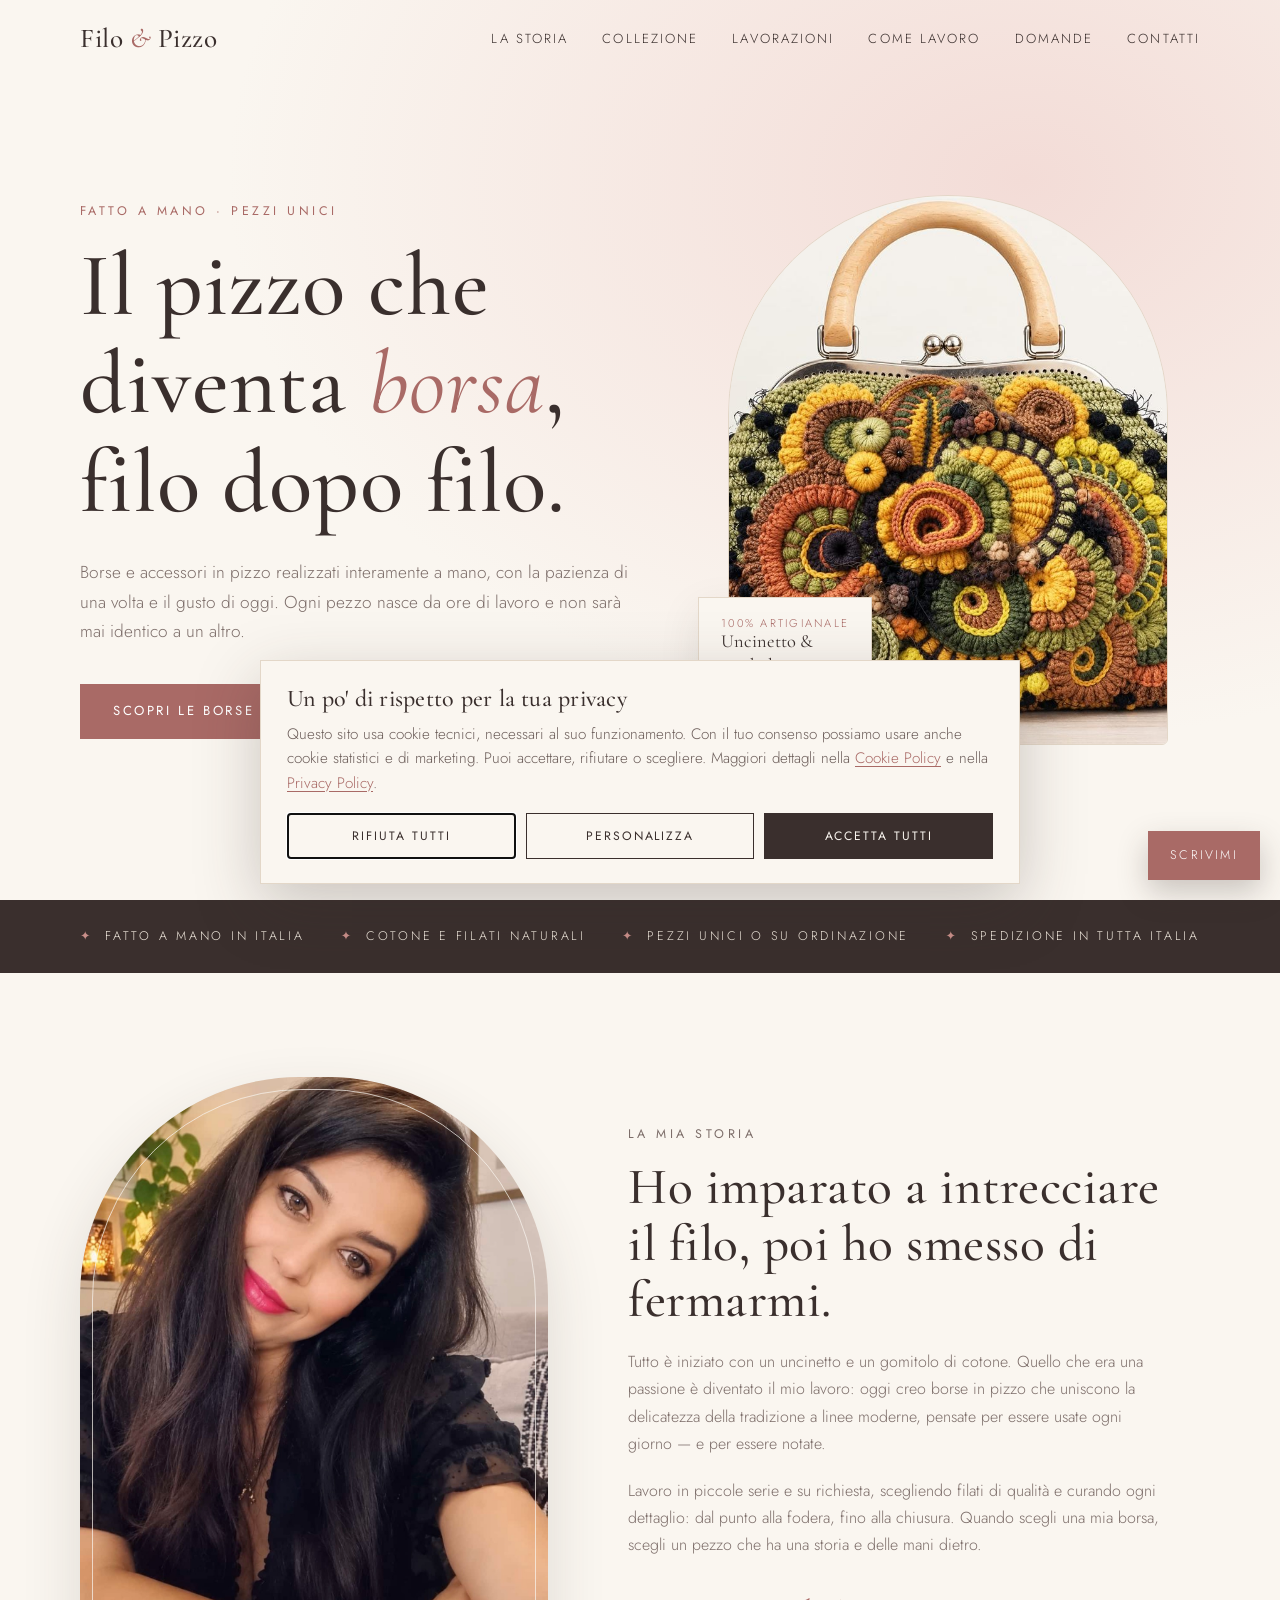
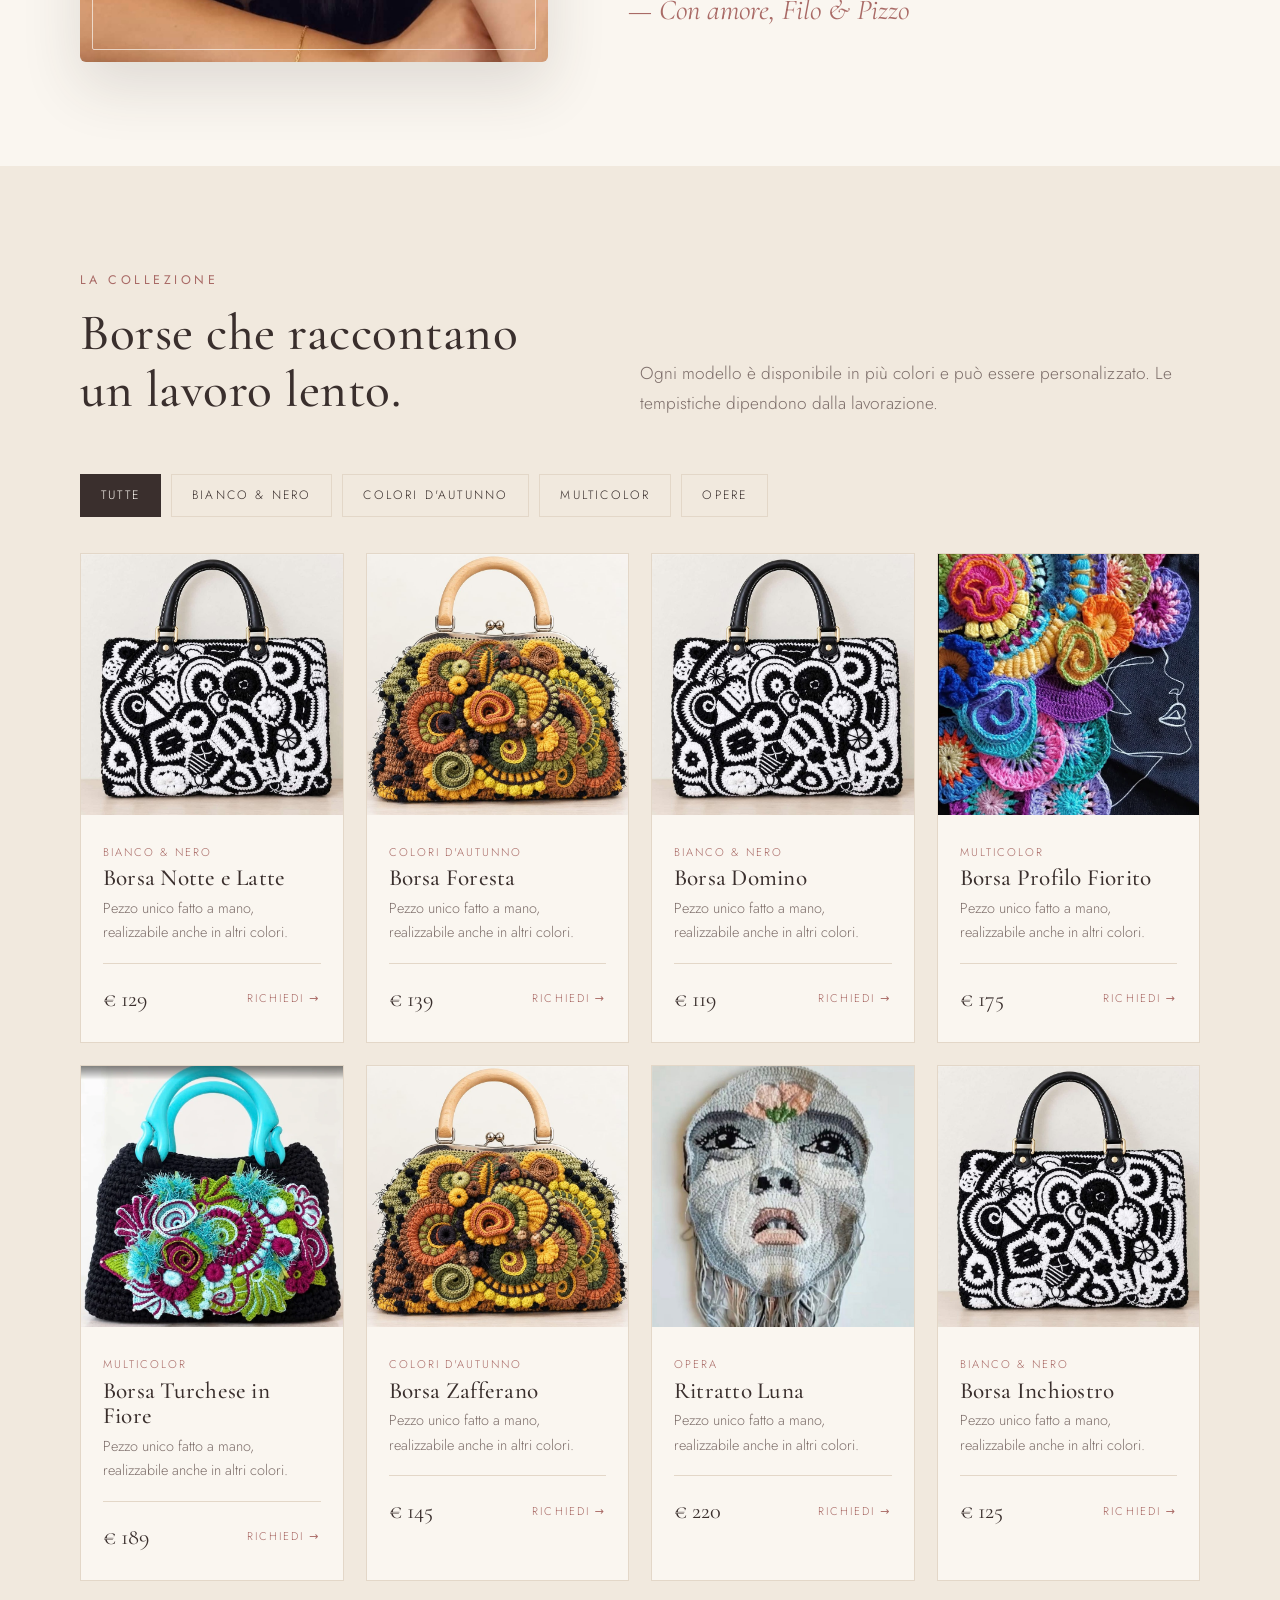
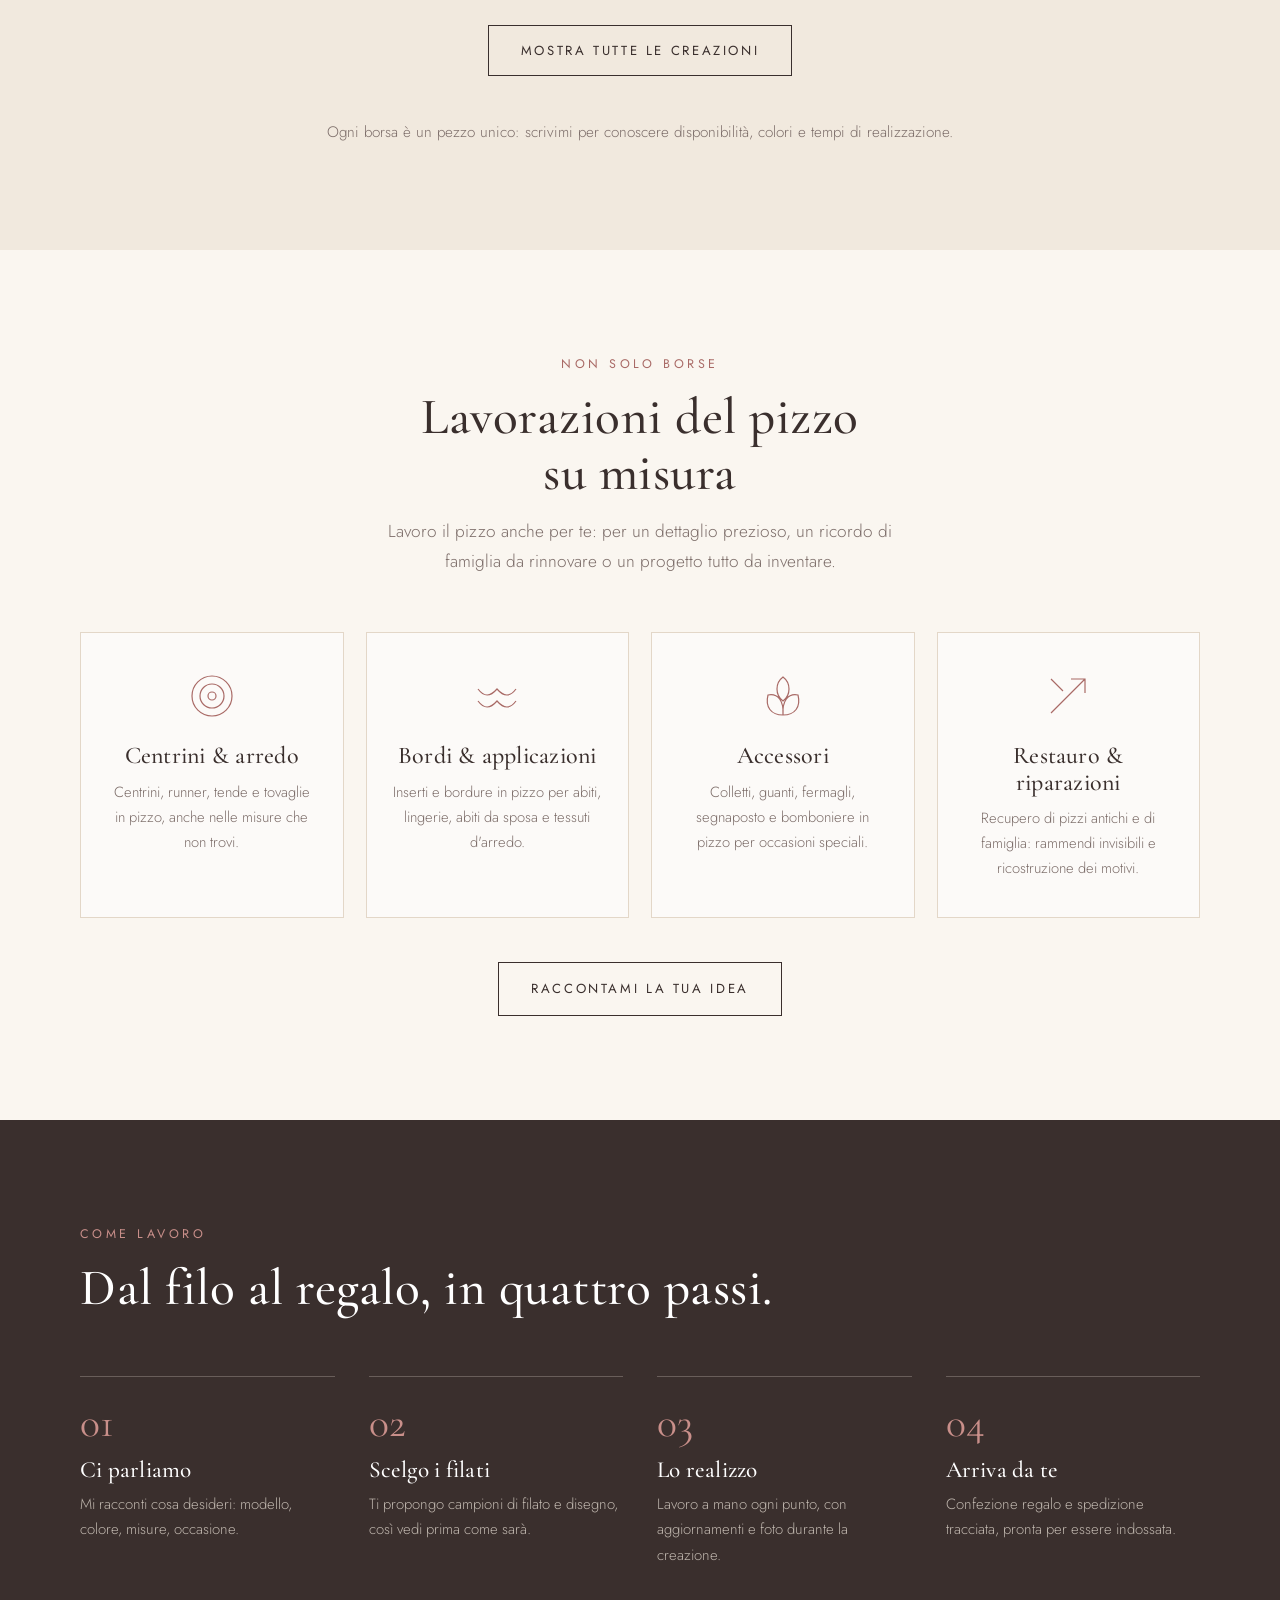
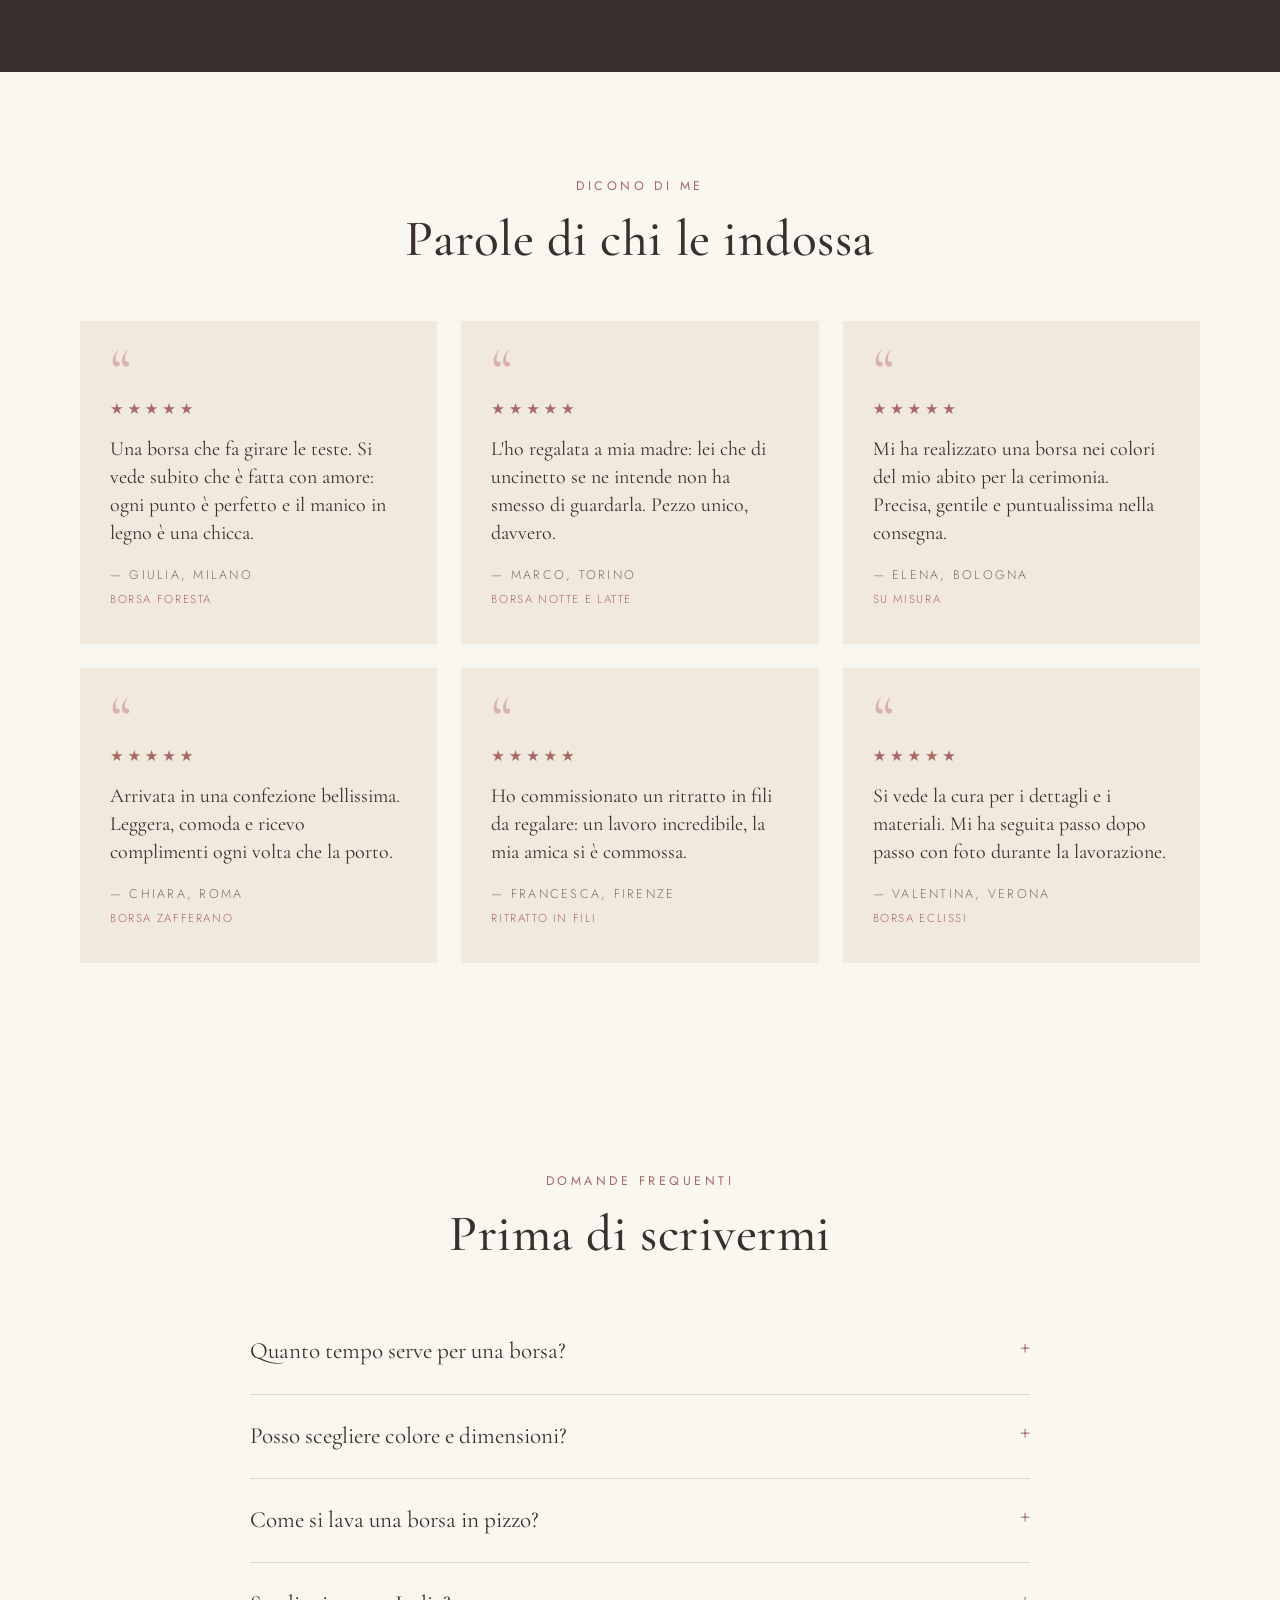
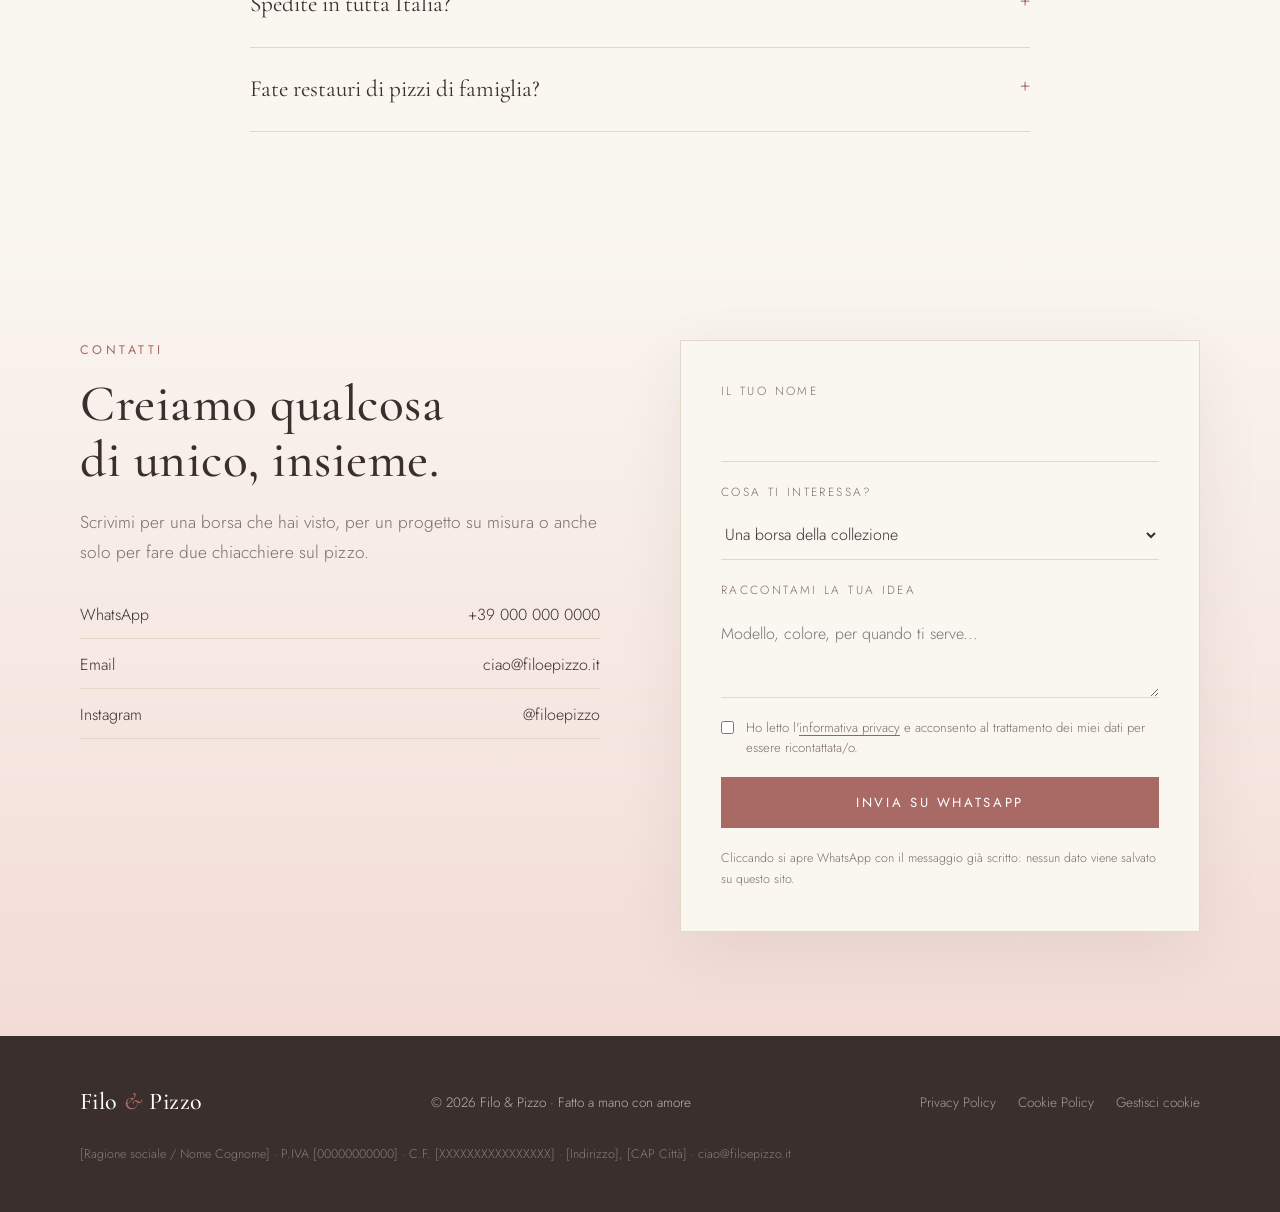
==== index.html @ 859f308c "Catalogo: aggiunta Borsa Turchese in Fiore Co-Authored-By: Claude Sonnet 5.5 <noreply@anthropic.com>" ====
<!DOCTYPE html>
<html lang="it">
<head>
<meta charset="UTF-8">
<meta name="viewport" content="width=device-width, initial-scale=1">
<title>Filo &amp; Pizzo — Borse di pizzo fatte a mano</title>
<meta name="description" content="Borse di pizzo fatte a mano, pezzi unici realizzati all'uncinetto e al tombolo. Lavorazioni del pizzo su misura per accessori, abiti e arredo.">
<meta property="og:title" content="Filo &amp; Pizzo — Borse di pizzo fatte a mano">
<meta property="og:description" content="Pezzi unici all'uncinetto e lavorazioni del pizzo su misura.">
<meta property="og:type" content="website">
<meta property="og:image" content="foto/ritratto.jpg">
<meta name="theme-color" content="#faf6f0">
<link rel="icon" href="data:image/svg+xml,%3Csvg xmlns='http://www.w3.org/2000/svg' viewBox='0 0 32 32'%3E%3Crect width='32' height='32' rx='16' fill='%23a96a66'/%3E%3Ccircle cx='16' cy='16' r='8' fill='none' stroke='%23fff' stroke-width='1.6'/%3E%3Ccircle cx='16' cy='16' r='2.6' fill='%23fff'/%3E%3C/svg%3E">
<link rel="preload" href="fonts/font2.woff2" as="font" type="font/woff2" crossorigin>
<link rel="stylesheet" href="fonts/fonts.css">
<style>
  :root{
    --ivory:#faf6f0;
    --cream:#f1e9de;
    --rose:#c98f8a;
    --rose-deep:#a96a66;
    --ink:#3a2f2d;
    --muted:#7d6e6a;
    --line:#e3d7c8;
    --serif:'Cormorant Garamond', Georgia, serif;
    --sans:'Jost', system-ui, sans-serif;
  }
  *{box-sizing:border-box;margin:0;padding:0}
  html{scroll-behavior:smooth}
  body{font-family:var(--sans);font-weight:300;color:var(--ink);background:var(--ivory);line-height:1.7;-webkit-font-smoothing:antialiased}
  img,svg{display:block;max-width:100%}
  a{color:inherit;text-decoration:none}
  .wrap{width:min(1120px,100% - 40px);margin-inline:auto}
  h1,h2,h3{font-family:var(--serif);font-weight:500;line-height:1.1;letter-spacing:.01em}
  h2{font-size:clamp(2.1rem,4.5vw,3.2rem)}
  .eyebrow{font-size:.78rem;letter-spacing:.28em;text-transform:uppercase;color:var(--rose-deep);font-weight:400;margin-bottom:14px}
  .lead{color:var(--muted);font-size:1.08rem;max-width:560px}
  section{padding:104px 0}
  .btn{display:inline-block;padding:15px 32px;font-size:.82rem;letter-spacing:.2em;text-transform:uppercase;font-weight:400;border:1px solid var(--ink);transition:.3s;cursor:pointer;background:transparent;font-family:var(--sans);color:var(--ink)}
  .btn:hover{background:var(--ink);color:var(--ivory)}
  .btn.solid{background:var(--rose-deep);border-color:var(--rose-deep);color:#fff}
  .btn.solid:hover{background:var(--ink);border-color:var(--ink)}
  .lace-edge{height:22px;background:
    radial-gradient(circle at 11px 0,transparent 8px,var(--ivory) 8.5px) 0 0/22px 22px repeat-x;}

  /* NAV */
  header{position:fixed;inset:0 0 auto 0;z-index:50;transition:.35s}
  header.scrolled{background:rgba(250,246,240,.94);backdrop-filter:blur(8px);box-shadow:0 1px 0 var(--line)}
  .nav{display:flex;align-items:center;justify-content:space-between;height:78px}
  .logo{font-family:var(--serif);font-size:1.7rem;font-weight:500;letter-spacing:.02em}
  .logo em{color:var(--rose-deep);font-style:italic}
  nav ul{display:flex;gap:34px;list-style:none;font-size:.82rem;letter-spacing:.16em;text-transform:uppercase}
  nav a:hover{color:var(--rose-deep)}
  .burger{display:none;background:none;border:0;cursor:pointer;width:32px;height:24px;position:relative}
  .burger span,.burger::before,.burger::after{content:"";position:absolute;left:0;width:100%;height:1.5px;background:var(--ink);transition:.3s}
  .burger::before{top:3px}.burger span{top:11px}.burger::after{top:19px}

  /* HERO */
  .hero{min-height:100vh;display:grid;align-items:center;padding:130px 0 90px;position:relative;overflow:hidden;
    background:radial-gradient(ellipse at 80% 20%,#f3dcd7 0,transparent 55%),var(--ivory)}
  .hero .wrap{display:grid;grid-template-columns:1.05fr .95fr;gap:60px;align-items:center}
  .hero h1{font-size:clamp(3rem,7vw,5.6rem);margin-bottom:26px}
  .hero h1 em{color:var(--rose-deep);font-weight:400}
  .hero .lead{margin-bottom:38px}
  .cta{display:flex;gap:16px;flex-wrap:wrap}
  .hero-art{position:relative;aspect-ratio:4/5;max-width:440px;margin-inline:auto;width:100%}
  .arch{position:absolute;inset:0;border-radius:220px 220px 6px 6px;background:var(--cream);overflow:hidden;border:1px solid var(--line)}
  .arch img{width:100%;height:100%;object-fit:cover}
  .badge{position:absolute;left:-30px;bottom:48px;background:var(--ivory);padding:18px 22px;border:1px solid var(--line);box-shadow:0 14px 40px rgba(58,47,45,.1);font-family:var(--serif);font-size:1.15rem;line-height:1.3}
  .badge small{display:block;font-family:var(--sans);font-size:.7rem;letter-spacing:.2em;text-transform:uppercase;color:var(--rose-deep)}

  /* STRIP */
  .strip{background:var(--ink);color:var(--cream);padding:26px 0}
  .strip ul{list-style:none;display:flex;justify-content:space-between;flex-wrap:wrap;gap:12px 30px;font-size:.78rem;letter-spacing:.22em;text-transform:uppercase}
  .strip li::before{content:"✦";color:var(--rose);margin-right:12px}

  /* STORIA */
  .about .wrap{display:grid;grid-template-columns:.9fr 1.1fr;gap:80px;align-items:center}
  .portrait{aspect-ratio:4/5;background:var(--cream);border-radius:220px 220px 6px 6px;position:relative;overflow:hidden;box-shadow:0 24px 60px rgba(58,47,45,.14)}
  .portrait img{width:100%;height:100%;object-fit:cover;object-position:50% 25%}
  .portrait::after{content:"";position:absolute;inset:12px;border:1px solid rgba(250,246,240,.7);border-radius:210px 210px 2px 2px;pointer-events:none}
  .about p{color:var(--muted);margin-top:20px;max-width:540px}
  .sign{font-family:var(--serif);font-style:italic;font-size:1.8rem;color:var(--rose-deep);margin-top:28px}

  /* COLLEZIONE */
  .collection{background:var(--cream)}
  .head{display:flex;justify-content:space-between;align-items:end;gap:30px;flex-wrap:wrap;margin-bottom:56px}
  .grid{display:grid;grid-template-columns:repeat(3,1fr);gap:28px}
  .card{background:var(--ivory);border:1px solid var(--line);transition:.35s}
  .card:hover{transform:translateY(-6px);box-shadow:0 22px 50px rgba(58,47,45,.1)}
  .card .pic{aspect-ratio:1;background:#f6eee6;overflow:hidden;position:relative}
  .card .pic img{width:100%;height:100%;object-fit:cover;transition:transform .7s ease}
  .card:hover .pic img{transform:scale(1.06)}
  .card .info{padding:22px 22px 24px}
  .card h3{font-size:1.45rem;margin:2px 0 4px}
  .card p{font-size:.9rem;color:var(--muted)}
  .products{grid-template-columns:repeat(4,1fr);gap:22px}
  .products .card.hide{display:none}
  .filters{display:flex;flex-wrap:wrap;gap:10px;margin-bottom:36px}
  .chip{font:inherit;font-size:.76rem;letter-spacing:.18em;text-transform:uppercase;padding:10px 20px;border:1px solid var(--line);background:transparent;color:var(--ink);cursor:pointer;transition:.3s}
  .chip:hover{border-color:var(--rose)}
  .chip.on{background:var(--ink);border-color:var(--ink);color:var(--ivory)}
  #more{margin-top:44px}
  #more[hidden]{display:none}
  .check{display:flex!important;grid-template-columns:none;align-items:flex-start;gap:12px;letter-spacing:0;text-transform:none;font-size:.82rem;line-height:1.5}
  .check input{width:auto;margin-top:3px;accent-color:var(--rose-deep);padding:0}
  .check a,.privacy a,footer.site a.lk{text-decoration:underline;text-underline-offset:3px}
  footer.site .flinks{display:flex;gap:22px;flex-wrap:wrap}
  footer.site .flinks a,footer.site .flinks button{font:inherit;color:inherit;background:none;border:0;cursor:pointer;opacity:.85}
  footer.site .flinks a:hover,footer.site .flinks button:hover{opacity:1;text-decoration:underline}
  .legal{width:100%;font-size:.78rem;opacity:.6;margin-top:6px}
  .card .row{display:flex;justify-content:space-between;align-items:center;margin-top:18px;padding-top:16px;border-top:1px solid var(--line)}
  .price{font-family:var(--serif);font-size:1.4rem}
  .tag{font-size:.7rem;letter-spacing:.18em;text-transform:uppercase;color:var(--rose-deep)}
  .note{text-align:center;margin-top:44px;color:var(--muted);font-size:.95rem}

  /* LAVORAZIONI */
  .services .grid{grid-template-columns:repeat(4,1fr);gap:22px}
  .service{padding:36px 26px;border:1px solid var(--line);text-align:center;transition:.3s;background:#fff8}
  .service:hover{border-color:var(--rose);background:#fff}
  .service svg{width:54px;height:54px;margin:0 auto 20px;stroke:var(--rose-deep);fill:none;stroke-width:1.2}
  .service h3{font-size:1.5rem;margin-bottom:10px}
  .service p{font-size:.92rem;color:var(--muted)}
  .center{text-align:center}
  .center .lead{margin-inline:auto}
  .services .head{display:block;text-align:center}
  .services .head .lead{margin:16px auto 0}

  /* PROCESSO */
  .process{background:var(--ink);color:var(--cream)}
  .process h2{color:#fff}
  .process .eyebrow{color:var(--rose)}
  .steps{display:grid;grid-template-columns:repeat(4,1fr);gap:34px;margin-top:60px;counter-reset:s}
  .step{border-top:1px solid rgba(241,233,222,.25);padding-top:26px}
  .step::before{counter-increment:s;content:"0" counter(s);font-family:var(--serif);font-size:2.6rem;color:var(--rose);display:block;line-height:1;margin-bottom:14px}
  .step h3{font-size:1.45rem;margin-bottom:8px;color:#fff}
  .step p{font-size:.93rem;color:rgba(241,233,222,.72)}

  /* RECENSIONI */
  .quotes{display:grid;grid-template-columns:repeat(3,1fr);gap:24px;margin-top:54px}
  blockquote{padding:34px 30px;background:var(--cream);position:relative}
  blockquote::before{content:"“";font-family:var(--serif);font-size:4rem;line-height:.5;color:var(--rose);display:block;margin-bottom:10px;opacity:.6}
  blockquote p{font-family:var(--serif);font-size:1.25rem;line-height:1.4}
  blockquote footer{margin-top:18px;font-size:.78rem;letter-spacing:.18em;text-transform:uppercase;color:var(--muted)}

  /* FAQ */
  .faq .list{max-width:780px;margin:48px auto 0;text-align:left}
  details{border-bottom:1px solid var(--line);padding:22px 0}
  summary{font-family:var(--serif);font-size:1.45rem;cursor:pointer;list-style:none;display:flex;justify-content:space-between;gap:20px}
  summary::-webkit-details-marker{display:none}
  summary::after{content:"+";color:var(--rose-deep);font-size:1.6rem;line-height:1;transition:.3s}
  details[open] summary::after{transform:rotate(45deg)}
  details p{color:var(--muted);margin-top:12px;max-width:640px}
  .wa{position:fixed;right:20px;bottom:20px;z-index:60;background:var(--rose-deep);color:#fff;padding:14px 22px;font-size:.78rem;letter-spacing:.18em;text-transform:uppercase;box-shadow:0 12px 30px rgba(58,47,45,.25);transition:.3s}
  .wa:hover{background:var(--ink)}

  .stars{color:var(--rose-deep);letter-spacing:.25em;font-size:.95rem;margin-bottom:12px}
  blockquote footer small{display:block;margin-top:4px;color:var(--rose-deep);letter-spacing:.14em;font-size:.72rem}
  /* CONTATTI */
  .contact{background:linear-gradient(180deg,var(--ivory),#f3dcd7)}
  .contact .wrap{display:grid;grid-template-columns:1fr 1fr;gap:80px;align-items:start}
  .contact .links{margin-top:34px;display:grid;gap:12px;font-size:1rem}
  .contact .links a{border-bottom:1px solid var(--line);padding-bottom:10px;display:flex;justify-content:space-between}
  .contact .links a:hover{color:var(--rose-deep);border-color:var(--rose)}
  form{background:var(--ivory);padding:40px;border:1px solid var(--line);box-shadow:0 20px 60px rgba(58,47,45,.08);display:grid;gap:20px}
  label{font-size:.74rem;letter-spacing:.2em;text-transform:uppercase;color:var(--muted);display:grid;gap:8px}
  input,select,textarea{font:inherit;font-weight:300;color:var(--ink);padding:12px 0;border:0;border-bottom:1px solid var(--line);background:transparent;outline:none;border-radius:0;font-size:1rem;letter-spacing:0;text-transform:none}
  input:focus,select:focus,textarea:focus{border-color:var(--rose-deep)}
  textarea{resize:vertical;min-height:90px}
  .privacy{font-size:.78rem;color:var(--muted);letter-spacing:0;text-transform:none}

  footer.site{background:var(--ink);color:rgba(241,233,222,.7);padding:46px 0;font-size:.85rem}
  footer.site .wrap{display:flex;justify-content:space-between;flex-wrap:wrap;gap:16px;align-items:center}
  footer.site .logo{color:#fff;font-size:1.5rem}

  .reveal{opacity:0;transform:translateY(26px);transition:opacity .9s ease,transform .9s ease}
  .reveal.in{opacity:1;transform:none}

  nav li,.logo{white-space:nowrap}
  @media (max-width:1040px){
    .burger{display:block}
    nav ul{position:absolute;top:78px;left:0;right:0;background:var(--ivory);flex-direction:column;gap:0;padding:8px 20px 20px;border-bottom:1px solid var(--line);display:none}
    nav ul.open{display:flex}
    nav li{padding:14px 0;border-bottom:1px solid var(--line)}
  }
  @media (max-width:980px){
    .hero .wrap,.about .wrap,.contact .wrap{grid-template-columns:1fr;gap:50px}
    .hero-art{max-width:340px}
    .badge{left:-10px}
    .grid,.services .grid,.products{grid-template-columns:repeat(2,1fr)}
    .steps{grid-template-columns:repeat(2,1fr)}
    .quotes{grid-template-columns:1fr}
    .portrait{max-width:380px}
  }
  @media (max-width:680px){
    section{padding:72px 0}
    .burger{display:block}
    nav ul{position:absolute;top:78px;left:0;right:0;background:var(--ivory);flex-direction:column;gap:0;padding:8px 20px 20px;border-bottom:1px solid var(--line);display:none}
    nav ul.open{display:flex}
    nav li{padding:14px 0;border-bottom:1px solid var(--line)}
    .grid,.services .grid,.steps{grid-template-columns:1fr}
    .products{grid-template-columns:repeat(2,1fr);gap:12px}
    .card .info{padding:14px 14px 16px}
    .card h3{font-size:1.2rem}
    .card p{display:none}
    .card .row{margin-top:10px;padding-top:10px}
    .price{font-size:1.15rem}
    form{padding:28px 22px}
    .strip ul{justify-content:center;text-align:center}
  }
  @media (prefers-reduced-motion:reduce){*{transition:none!important;scroll-behavior:auto!important}.reveal{opacity:1;transform:none}}
</style>
</head>
<body>

<header id="top">
  <div class="wrap nav">
    <a href="#" class="logo">Filo <em>&amp;</em> Pizzo</a>
    <nav>
      <ul id="menu">
        <li><a href="#storia">La storia</a></li>
        <li><a href="#collezione">Collezione</a></li>
        <li><a href="#lavorazioni">Lavorazioni</a></li>
        <li><a href="#come">Come lavoro</a></li>
        <li><a href="#faq">Domande</a></li>
        <li><a href="#contatti">Contatti</a></li>
      </ul>
    </nav>
    <button class="burger" id="burger" aria-label="Apri il menu"><span></span></button>
  </div>
</header>

<main>
<!-- HERO -->
<section class="hero">
  <div class="wrap">
    <div class="reveal">
      <p class="eyebrow">Fatto a mano · Pezzi unici</p>
      <h1>Il pizzo che diventa <em>borsa</em>, filo dopo filo.</h1>
      <p class="lead">Borse e accessori in pizzo realizzati interamente a mano, con la pazienza di una volta e il gusto di oggi. Ogni pezzo nasce da ore di lavoro e non sarà mai identico a un altro.</p>
      <div class="cta">
        <a href="#collezione" class="btn solid">Scopri le borse</a>
        <a href="#contatti" class="btn">Richiedi un pezzo su misura</a>
      </div>
    </div>
    <div class="hero-art reveal">
      <div class="arch">
        <img src="foto/borsa-autunno.jpg" alt="Borsa fatta a mano all'uncinetto con fiori e spirali in lana colorata e manico in legno" fetchpriority="high">
      </div>
      <div class="badge"><small>100% artigianale</small>Uncinetto &amp;<br>tombolo</div>
    </div>
  </div>
</section>

<div class="strip">
  <div class="wrap"><ul>
    <li>Fatto a mano in Italia</li>
    <li>Cotone e filati naturali</li>
    <li>Pezzi unici o su ordinazione</li>
    <li>Spedizione in tutta Italia</li>
  </ul></div>
</div>

<!-- STORIA -->
<section class="about" id="storia">
  <div class="wrap">
    <div class="portrait reveal">
      <img src="foto/ritratto.jpg" alt="Ritratto dell'artigiana che realizza le borse in pizzo" loading="lazy">
    </div>
    <div class="reveal">
      <p class="eyebrow">La mia storia</p>
      <h2>Ho imparato a intrecciare il filo, poi ho smesso di fermarmi.</h2>
      <p>Tutto è iniziato con un uncinetto e un gomitolo di cotone. Quello che era una passione è diventato il mio lavoro: oggi creo borse in pizzo che uniscono la delicatezza della tradizione a linee moderne, pensate per essere usate ogni giorno — e per essere notate.</p>
      <p>Lavoro in piccole serie e su richiesta, scegliendo filati di qualità e curando ogni dettaglio: dal punto alla fodera, fino alla chiusura. Quando scegli una mia borsa, scegli un pezzo che ha una storia e delle mani dietro.</p>
      <div class="sign">— Con amore, Filo &amp; Pizzo</div>
    </div>
  </div>
</section>

<!-- COLLEZIONE -->
<section class="collection" id="collezione">
  <div class="wrap">
    <div class="head reveal">
      <div>
        <p class="eyebrow">La collezione</p>
        <h2>Borse che raccontano<br>un lavoro lento.</h2>
      </div>
      <p class="lead">Ogni modello è disponibile in più colori e può essere personalizzato. Le tempistiche dipendono dalla lavorazione.</p>
    </div>

    <div class="filters reveal" role="tablist" aria-label="Filtra la collezione">
      <button class="chip on" data-f="all">Tutte</button>
      <button class="chip" data-f="bn">Bianco &amp; nero</button>
      <button class="chip" data-f="au">Colori d'autunno</button>
      <button class="chip" data-f="mc">Multicolor</button>
      <button class="chip" data-f="op">Opere</button>
    </div>

    <!-- BOZZA: prodotti generati da JS (script in fondo) con le foto di esempio ripetute; sostituire con i modelli reali -->
    <div class="grid products" id="products"></div>
    <p class="center"><button class="btn" id="more" type="button">Mostra tutte le creazioni</button></p>
    <!-- BOZZA: nomi, prezzi e descrizioni sono esempi; sostituire con i modelli reali e le foto dei prodotti -->
    <p class="note">Ogni borsa è un pezzo unico: scrivimi per conoscere disponibilità, colori e tempi di realizzazione.</p>
  </div>
</section>

<!-- LAVORAZIONI -->
<section class="services" id="lavorazioni">
  <div class="wrap">
    <div class="head reveal">
      <p class="eyebrow">Non solo borse</p>
      <h2>Lavorazioni del pizzo<br>su misura</h2>
      <p class="lead">Lavoro il pizzo anche per te: per un dettaglio prezioso, un ricordo di famiglia da rinnovare o un progetto tutto da inventare.</p>
    </div>
    <div class="grid">
      <div class="service reveal">
        <svg viewBox="0 0 54 54"><circle cx="27" cy="27" r="20"/><circle cx="27" cy="27" r="12"/><circle cx="27" cy="27" r="4"/></svg>
        <h3>Centrini &amp; arredo</h3>
        <p>Centrini, runner, tende e tovaglie in pizzo, anche nelle misure che non trovi.</p>
      </div>
      <div class="service reveal">
        <svg viewBox="0 0 54 54"><path d="M8 20c6 8 12 8 19 0 7 8 13 8 19 0M8 32c6 8 12 8 19 0 7 8 13 8 19 0"/></svg>
        <h3>Bordi &amp; applicazioni</h3>
        <p>Inserti e bordure in pizzo per abiti, lingerie, abiti da sposa e tessuti d'arredo.</p>
      </div>
      <div class="service reveal">
        <svg viewBox="0 0 54 54"><path d="M27 8c8 6 8 18 0 24-8-6-8-18 0-24ZM12 26c10-2 16 6 15 20-12 0-18-8-15-20ZM42 26c-10-2-16 6-15 20 12 0 18-8 15-20Z"/></svg>
        <h3>Accessori</h3>
        <p>Colletti, guanti, fermagli, segnaposto e bomboniere in pizzo per occasioni speciali.</p>
      </div>
      <div class="service reveal">
        <svg viewBox="0 0 54 54"><path d="M10 44 L44 10M30 10h14v14M10 10l12 12"/></svg>
        <h3>Restauro &amp; riparazioni</h3>
        <p>Recupero di pizzi antichi e di famiglia: rammendi invisibili e ricostruzione dei motivi.</p>
      </div>
    </div>
    <p class="note center reveal" style="margin-top:44px"><a href="#contatti" class="btn">Raccontami la tua idea</a></p>
  </div>
</section>

<!-- PROCESSO -->
<section class="process" id="come">
  <div class="wrap">
    <p class="eyebrow">Come lavoro</p>
    <h2>Dal filo al regalo, in quattro passi.</h2>
    <div class="steps">
      <div class="step reveal"><h3>Ci parliamo</h3><p>Mi racconti cosa desideri: modello, colore, misure, occasione.</p></div>
      <div class="step reveal"><h3>Scelgo i filati</h3><p>Ti propongo campioni di filato e disegno, così vedi prima come sarà.</p></div>
      <div class="step reveal"><h3>Lo realizzo</h3><p>Lavoro a mano ogni punto, con aggiornamenti e foto durante la creazione.</p></div>
      <div class="step reveal"><h3>Arriva da te</h3><p>Confezione regalo e spedizione tracciata, pronta per essere indossata.</p></div>
    </div>
  </div>
</section>

<!-- RECENSIONI -->
<section id="recensioni">
  <div class="wrap center">
    <p class="eyebrow">Dicono di me</p>
    <h2>Parole di chi le indossa</h2>
    <div class="quotes" style="text-align:left">
      <blockquote class="reveal"><div class="stars" aria-label="5 stelle su 5">★★★★★</div><p>Una borsa che fa girare le teste. Si vede subito che è fatta con amore: ogni punto è perfetto e il manico in legno è una chicca.</p><footer>— Giulia, Milano<small>Borsa Foresta</small></footer></blockquote>
      <blockquote class="reveal"><div class="stars" aria-label="5 stelle su 5">★★★★★</div><p>L'ho regalata a mia madre: lei che di uncinetto se ne intende non ha smesso di guardarla. Pezzo unico, davvero.</p><footer>— Marco, Torino<small>Borsa Notte e Latte</small></footer></blockquote>
      <blockquote class="reveal"><div class="stars" aria-label="5 stelle su 5">★★★★★</div><p>Mi ha realizzato una borsa nei colori del mio abito per la cerimonia. Precisa, gentile e puntualissima nella consegna.</p><footer>— Elena, Bologna<small>Su misura</small></footer></blockquote>
      <blockquote class="reveal"><div class="stars" aria-label="5 stelle su 5">★★★★★</div><p>Arrivata in una confezione bellissima. Leggera, comoda e ricevo complimenti ogni volta che la porto.</p><footer>— Chiara, Roma<small>Borsa Zafferano</small></footer></blockquote>
      <blockquote class="reveal"><div class="stars" aria-label="5 stelle su 5">★★★★★</div><p>Ho commissionato un ritratto in fili da regalare: un lavoro incredibile, la mia amica si è commossa.</p><footer>— Francesca, Firenze<small>Ritratto in Fili</small></footer></blockquote>
      <blockquote class="reveal"><div class="stars" aria-label="5 stelle su 5">★★★★★</div><p>Si vede la cura per i dettagli e i materiali. Mi ha seguita passo dopo passo con foto durante la lavorazione.</p><footer>— Valentina, Verona<small>Borsa Eclissi</small></footer></blockquote>
    </div>
    <!-- BOZZA: recensioni di esempio inventate. Prima della pubblicazione sostituirle con recensioni reali e autorizzate dalle clienti (le recensioni false sono vietate) -->
</div>
</section>

<!-- FAQ -->
<section class="faq center" id="faq">
  <div class="wrap">
    <p class="eyebrow">Domande frequenti</p>
    <h2>Prima di scrivermi</h2>
    <div class="list">
      <details><summary>Quanto tempo serve per una borsa?</summary><p>Dipende dal modello: di solito da una a tre settimane. Per i pezzi su misura ti do una data precisa dopo aver definito il progetto.</p></details>
      <details><summary>Posso scegliere colore e dimensioni?</summary><p>Certo. Ogni modello si può realizzare in più colori di filato, con misure e finiture personalizzate.</p></details>
      <details><summary>Come si lava una borsa in pizzo?</summary><p>Lavaggio a mano in acqua fredda con sapone neutro, asciugatura in piano. Insieme alla borsa ricevi le istruzioni di cura.</p></details>
      <details><summary>Spedite in tutta Italia?</summary><p>Sì, con corriere tracciato e confezione regalo. I tempi di consegna sono di 2–4 giorni lavorativi.</p></details>
      <details><summary>Fate restauri di pizzi di famiglia?</summary><p>Sì, valuto ogni pezzo con te e ti dico con onestà cosa si può recuperare.</p></details>
    </div>
  </div>
</section>

<!-- CONTATTI -->
<section class="contact" id="contatti">
  <div class="wrap">
    <div class="reveal">
      <p class="eyebrow">Contatti</p>
      <h2>Creiamo qualcosa<br>di unico, insieme.</h2>
      <p class="lead" style="margin-top:20px">Scrivimi per una borsa che hai visto, per un progetto su misura o anche solo per fare due chiacchiere sul pizzo.</p>
      <div class="links">
        <a href="https://wa.me/390000000000" target="_blank" rel="noopener"><span>WhatsApp</span><span>+39 000 000 0000</span></a>
        <a href="mailto:ciao@filoepizzo.it"><span>Email</span><span>ciao@filoepizzo.it</span></a>
        <a href="https://instagram.com/" target="_blank" rel="noopener"><span>Instagram</span><span>@filoepizzo</span></a>
      </div>
    </div>

    <form id="form" class="reveal">
      <label>Il tuo nome<input type="text" name="nome" required autocomplete="name"></label>
      <label>Cosa ti interessa?
        <select name="tipo">
          <option>Una borsa della collezione</option>
          <option>Una borsa su misura</option>
          <option>Lavorazione del pizzo</option>
          <option>Restauro / riparazione</option>
          <option>Altro</option>
        </select>
      </label>
      <label>Raccontami la tua idea<textarea name="msg" placeholder="Modello, colore, per quando ti serve..."></textarea></label>
      <label class="check"><input type="checkbox" name="privacy" required><span>Ho letto l'<a href="privacy.html" target="_blank" rel="noopener">informativa privacy</a> e acconsento al trattamento dei miei dati per essere ricontattata/o.</span></label>
      <button class="btn solid" type="submit">Invia su WhatsApp</button>
      <p class="privacy">Cliccando si apre WhatsApp con il messaggio già scritto: nessun dato viene salvato su questo sito.</p>
    </form>
  </div>
</section>
</main>

<a class="wa" href="https://wa.me/390000000000" target="_blank" rel="noopener" aria-label="Scrivimi su WhatsApp">Scrivimi</a>

<footer class="site">
  <div class="wrap">
    <a href="#" class="logo">Filo <em>&amp;</em> Pizzo</a>
    <span>© <span id="y"></span> Filo &amp; Pizzo · Fatto a mano con amore</span>
    <div class="flinks">
      <a href="privacy.html">Privacy Policy</a>
      <a href="cookie.html">Cookie Policy</a>
      <button type="button" data-cookie-settings>Gestisci cookie</button>
    </div>
    <p class="legal">[Ragione sociale / Nome Cognome] · P.IVA [00000000000] · C.F. [XXXXXXXXXXXXXXXX] · [Indirizzo], [CAP Città] · ciao@filoepizzo.it</p>
  </div>
</footer>

<script>
  // Header che cambia allo scroll
  const header = document.getElementById('top');
  const onScroll = () => header.classList.toggle('scrolled', scrollY > 30);
  addEventListener('scroll', onScroll, {passive:true}); onScroll();

  // Menu mobile
  const menu = document.getElementById('menu');
  document.getElementById('burger').addEventListener('click', () => menu.classList.toggle('open'));
  menu.querySelectorAll('a').forEach(a => a.addEventListener('click', () => menu.classList.remove('open')));

  // Comparsa morbida delle sezioni
  const io = new IntersectionObserver(es => es.forEach(e => {
    if (e.isIntersecting) { e.target.classList.add('in'); io.unobserve(e.target); }
  }), {threshold:.12});
  document.querySelectorAll('.reveal').forEach(el => io.observe(el));

  // Collezione di esempio (20 pezzi) — BOZZA: foto ripetute, sostituire con i prodotti reali
  const PHOTOS = {
    bn:{src:'foto/borsa-bianconera.jpg', alt:'Borsa all\'uncinetto freeform in bianco e nero con manici in pelle', label:'Bianco & nero', pos:'50% 50%'},
    au:{src:'foto/borsa-autunno.jpg', alt:'Borsa all\'uncinetto freeform nei colori dell\'autunno con manico in legno', label:'Colori d\'autunno', pos:'50% 50%'},
    mc:{src:'foto/borsa-multicolor.webp', alt:'Borsa nera con fiori, spirali e rosoni a uncinetto in colori vivaci accanto a un profilo disegnato', label:'Multicolor', pos:'35% 40%'},
    mc2:{src:'foto/borsa-turchese.webp', alt:"Borsa nera in cotone con manici turchesi e grande composizione di fiori e spirali a uncinetto in turchese, verde e magenta", label:'Multicolor', pos:'50% 55%'},
    op:{src:'foto/opera-volto.jpg', alt:'Ritratto di un volto realizzato interamente all\'uncinetto', label:'Opera', pos:'50% 30%'}
  };
  const PRODUCTS = [
    ['bn','Borsa Notte e Latte',129],['au','Borsa Foresta',139],['bn','Borsa Domino',119],['mc','Borsa Profilo Fiorito',175],['mc','Borsa Turchese in Fiore',189,'mc2'],['au','Borsa Zafferano',145],
    ['op','Ritratto Luna',220],['bn','Borsa Inchiostro',125],['au','Borsa Terra Bruciata',135],['bn','Borsa Eclissi',149],
    ['au','Borsa Muschio',129],['bn','Borsa Scacco',115],['au','Borsa Quercia',155],['bn','Borsa Panna e Carbone',122],
    ['au','Borsa Ruggine',139],['bn','Borsa Onice',132],['au','Borsa Cannella',125],['bn','Borsa Piano Nero',118],
    ['au','Borsa Giardino d\'Autunno',165],['op','Ritratto in Fili',240],['bn','Borsa Zebra',128],['au','Borsa Sottobosco',149]
  ];
  const list = document.getElementById('products'), more = document.getElementById('more');
  const VISIBLE = 8; let filter = 'all', expanded = false;
  list.innerHTML = PRODUCTS.map(([k,name,price,photo]) => {
    const p = PHOTOS[photo || k];
    return `<article class="card reveal" data-k="${k}">
      <div class="pic"><img src="${p.src}" alt="${p.alt}" loading="lazy" style="object-position:${p.pos}"></div>
      <div class="info"><span class="tag">${p.label}</span><h3>${name}</h3>
        <p>Pezzo unico fatto a mano, realizzabile anche in altri colori.</p>
        <div class="row"><span class="price">€ ${price}</span><a href="#contatti" class="tag" data-ask="${name}">Richiedi →</a></div></div>
    </article>`;
  }).join('');
  function render(){
    let n = 0, total = 0;
    list.querySelectorAll('.card').forEach(c => {
      const ok = filter === 'all' || c.dataset.k === filter;
      if (ok) total++;
      const show = ok && (expanded || n < VISIBLE);
      c.classList.toggle('hide', !show);
      if (show) { n++; c.classList.add('in'); }
    });
    more.hidden = expanded || total <= VISIBLE;
  }
  document.querySelectorAll('.chip').forEach(b => b.addEventListener('click', () => {
    document.querySelectorAll('.chip').forEach(x => x.classList.remove('on'));
    b.classList.add('on'); filter = b.dataset.f; render();
  }));
  more.addEventListener('click', () => { expanded = true; render(); });
  render();

  // "Richiedi" precompila il messaggio del form
  list.addEventListener('click', e => {
    const a = e.target.closest('[data-ask]'); if (!a) return;
    const t = document.querySelector('#form textarea');
    t.value = `Vorrei informazioni su: ${a.dataset.ask}.`;
    document.querySelector('#form select').value = 'Una borsa della collezione';
  });

  // Form → WhatsApp (cambia il numero qui sotto, formato internazionale senza +)
  const WHATSAPP = '390000000000';
  document.getElementById('form').addEventListener('submit', e => {
    e.preventDefault();
    const f = new FormData(e.target);
    const text = `Ciao! Sono ${f.get('nome')}. Mi interessa: ${f.get('tipo')}.\n${f.get('msg') || ''}`;
    window.open(`https://wa.me/${WHATSAPP}?text=${encodeURIComponent(text)}`, '_blank', 'noopener');
  });

  document.getElementById('y').textContent = new Date().getFullYear();
</script>
<script src="cookie.js" defer></script>
</body>
</html>
---- fonts/fonts.css ----
@font-face {
  font-family: 'Cormorant Garamond';
  font-style: italic;
  font-weight: 400;
  font-display: swap;
  src: url(font1.woff2) format('woff2');
  unicode-range: U+0000-00FF, U+0131, U+0152-0153, U+02BB-02BC, U+02C6, U+02DA, U+02DC, U+0304, U+0308, U+0329, U+2000-206F, U+20AC, U+2122, U+2191, U+2193, U+2212, U+2215, U+FEFF, U+FFFD;
}
@font-face {
  font-family: 'Cormorant Garamond';
  font-style: italic;
  font-weight: 500;
  font-display: swap;
  src: url(font1.woff2) format('woff2');
  unicode-range: U+0000-00FF, U+0131, U+0152-0153, U+02BB-02BC, U+02C6, U+02DA, U+02DC, U+0304, U+0308, U+0329, U+2000-206F, U+20AC, U+2122, U+2191, U+2193, U+2212, U+2215, U+FEFF, U+FFFD;
}
@font-face {
  font-family: 'Cormorant Garamond';
  font-style: normal;
  font-weight: 400;
  font-display: swap;
  src: url(font2.woff2) format('woff2');
  unicode-range: U+0000-00FF, U+0131, U+0152-0153, U+02BB-02BC, U+02C6, U+02DA, U+02DC, U+0304, U+0308, U+0329, U+2000-206F, U+20AC, U+2122, U+2191, U+2193, U+2212, U+2215, U+FEFF, U+FFFD;
}
@font-face {
  font-family: 'Cormorant Garamond';
  font-style: normal;
  font-weight: 500;
  font-display: swap;
  src: url(font2.woff2) format('woff2');
  unicode-range: U+0000-00FF, U+0131, U+0152-0153, U+02BB-02BC, U+02C6, U+02DA, U+02DC, U+0304, U+0308, U+0329, U+2000-206F, U+20AC, U+2122, U+2191, U+2193, U+2212, U+2215, U+FEFF, U+FFFD;
}
@font-face {
  font-family: 'Cormorant Garamond';
  font-style: normal;
  font-weight: 600;
  font-display: swap;
  src: url(font2.woff2) format('woff2');
  unicode-range: U+0000-00FF, U+0131, U+0152-0153, U+02BB-02BC, U+02C6, U+02DA, U+02DC, U+0304, U+0308, U+0329, U+2000-206F, U+20AC, U+2122, U+2191, U+2193, U+2212, U+2215, U+FEFF, U+FFFD;
}
@font-face {
  font-family: 'Jost';
  font-style: normal;
  font-weight: 300;
  font-display: swap;
  src: url(font3.woff2) format('woff2');
  unicode-range: U+0000-00FF, U+0131, U+0152-0153, U+02BB-02BC, U+02C6, U+02DA, U+02DC, U+0304, U+0308, U+0329, U+2000-206F, U+20AC, U+2122, U+2191, U+2193, U+2212, U+2215, U+FEFF, U+FFFD;
}
@font-face {
  font-family: 'Jost';
  font-style: normal;
  font-weight: 400;
  font-display: swap;
  src: url(font3.woff2) format('woff2');
  unicode-range: U+0000-00FF, U+0131, U+0152-0153, U+02BB-02BC, U+02C6, U+02DA, U+02DC, U+0304, U+0308, U+0329, U+2000-206F, U+20AC, U+2122, U+2191, U+2193, U+2212, U+2215, U+FEFF, U+FFFD;
}
@font-face {
  font-family: 'Jost';
  font-style: normal;
  font-weight: 500;
  font-display: swap;
  src: url(font3.woff2) format('woff2');
  unicode-range: U+0000-00FF, U+0131, U+0152-0153, U+02BB-02BC, U+02C6, U+02DA, U+02DC, U+0304, U+0308, U+0329, U+2000-206F, U+20AC, U+2122, U+2191, U+2193, U+2212, U+2215, U+FEFF, U+FFFD;
}
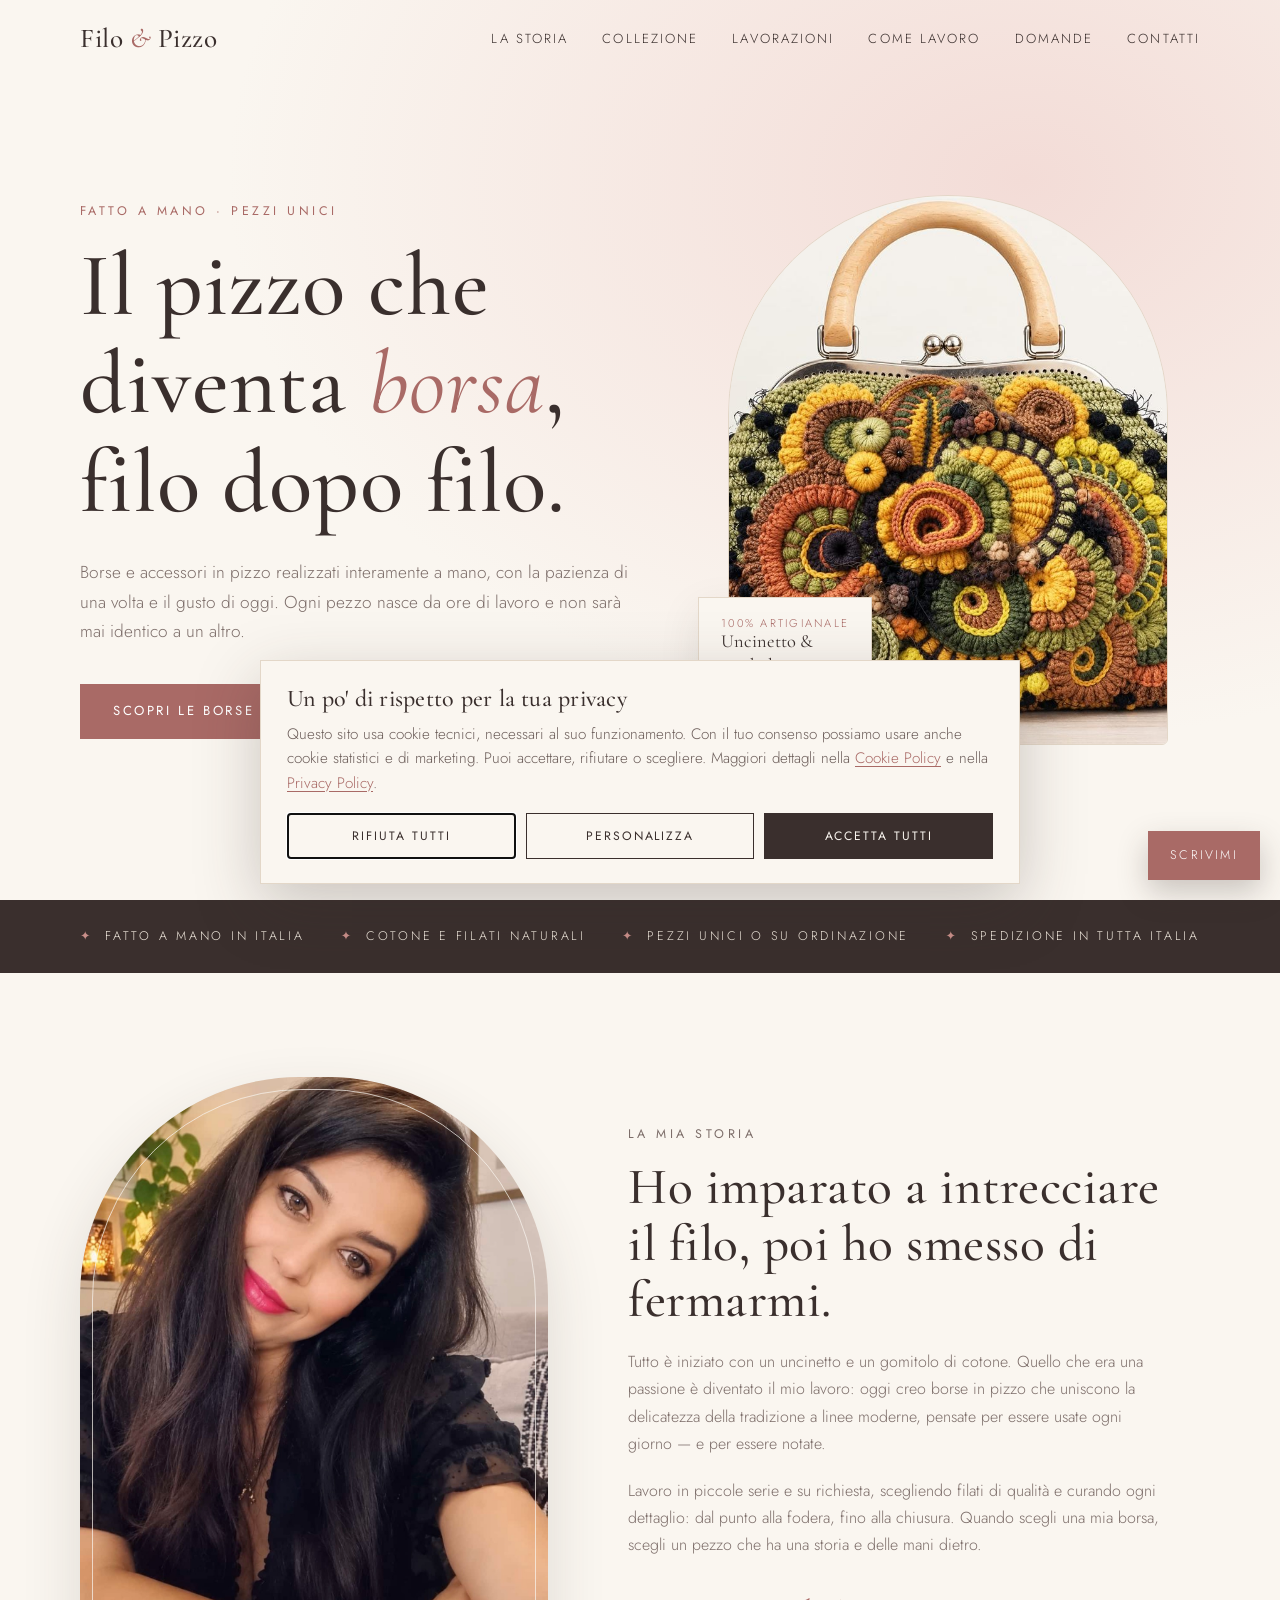
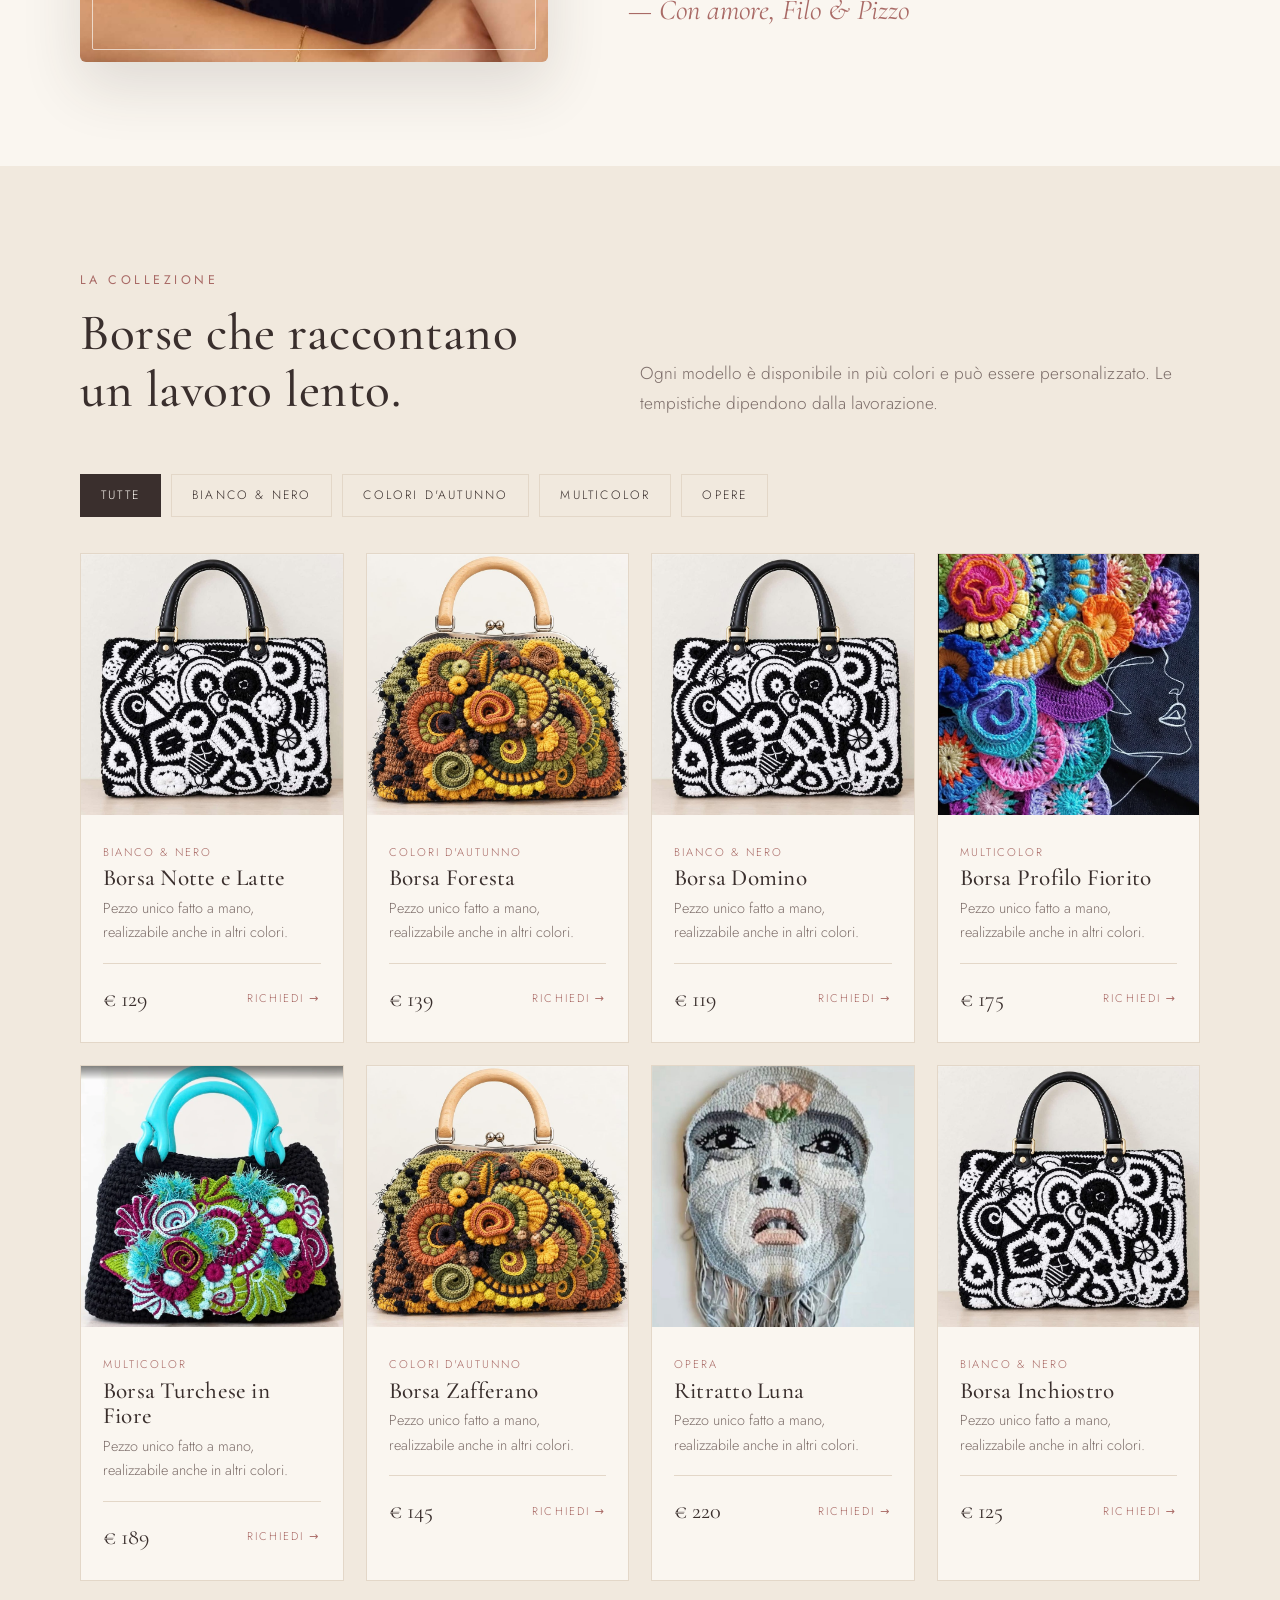
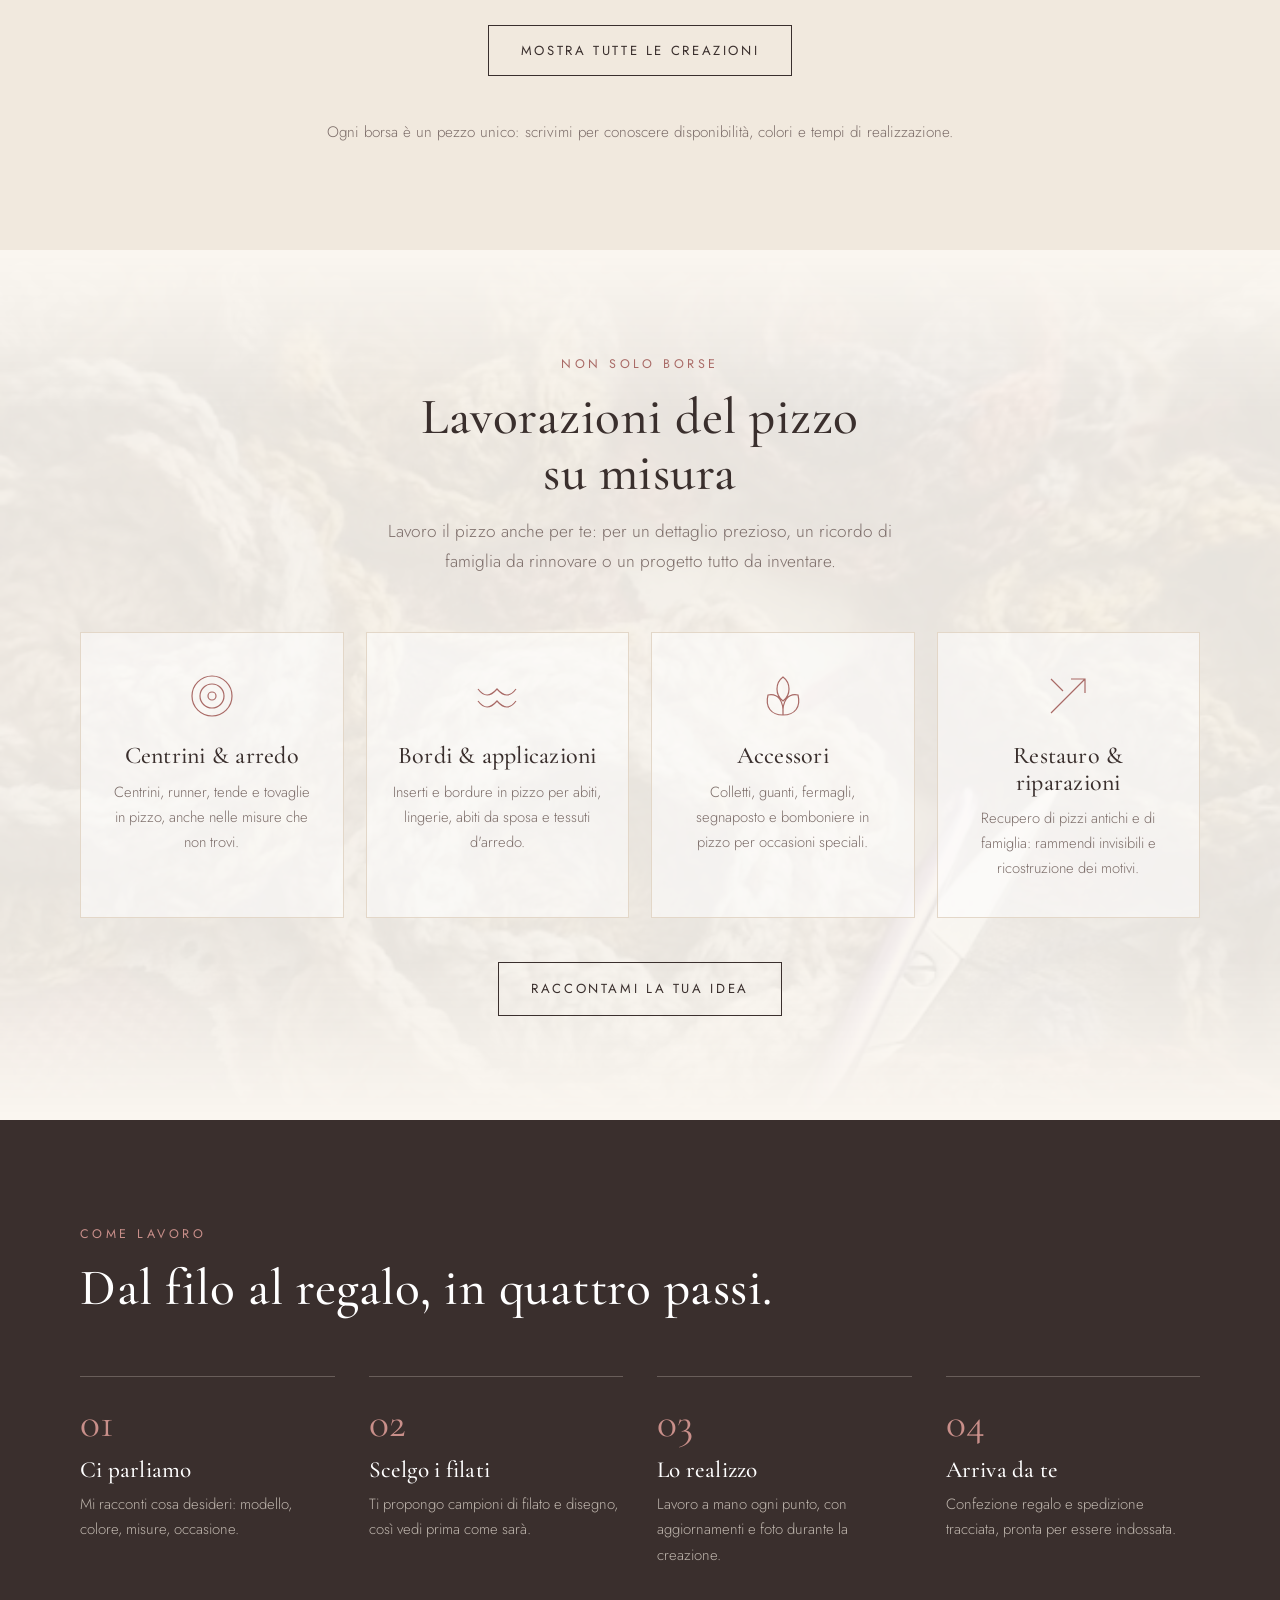
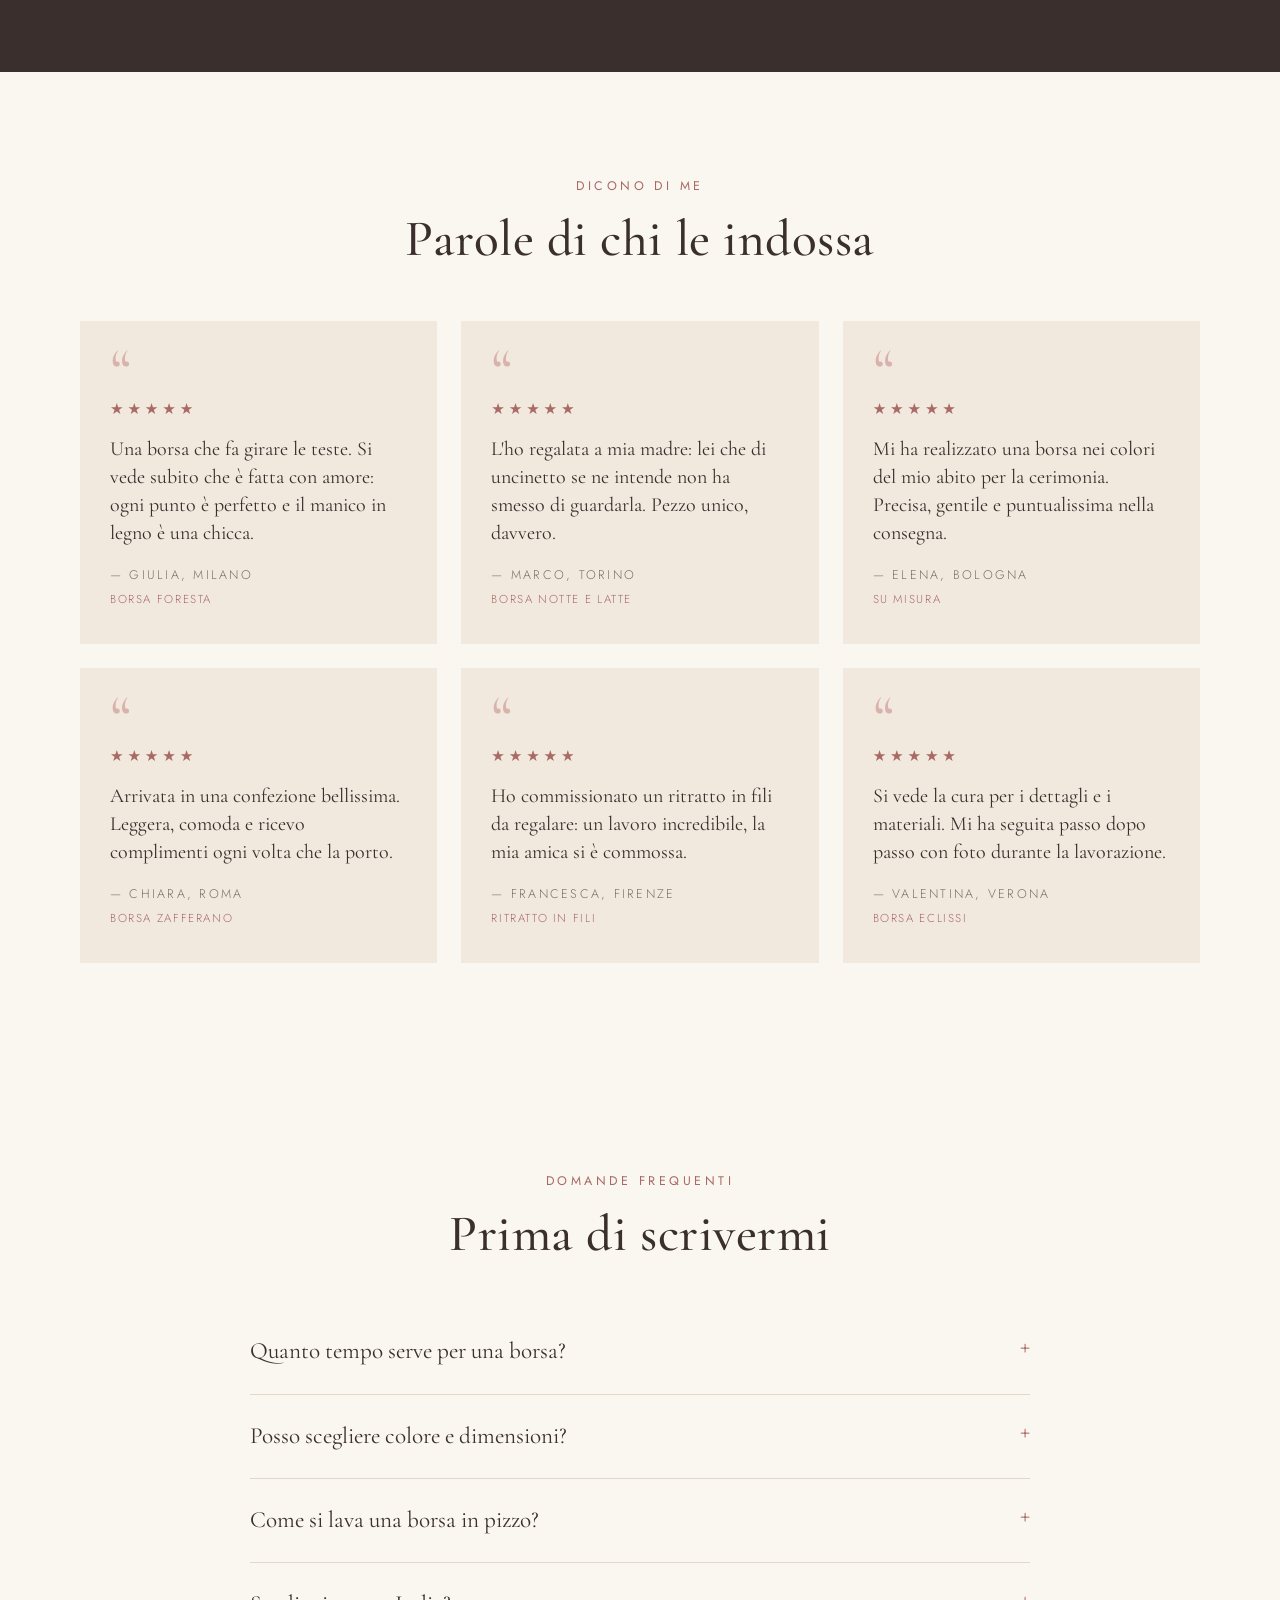
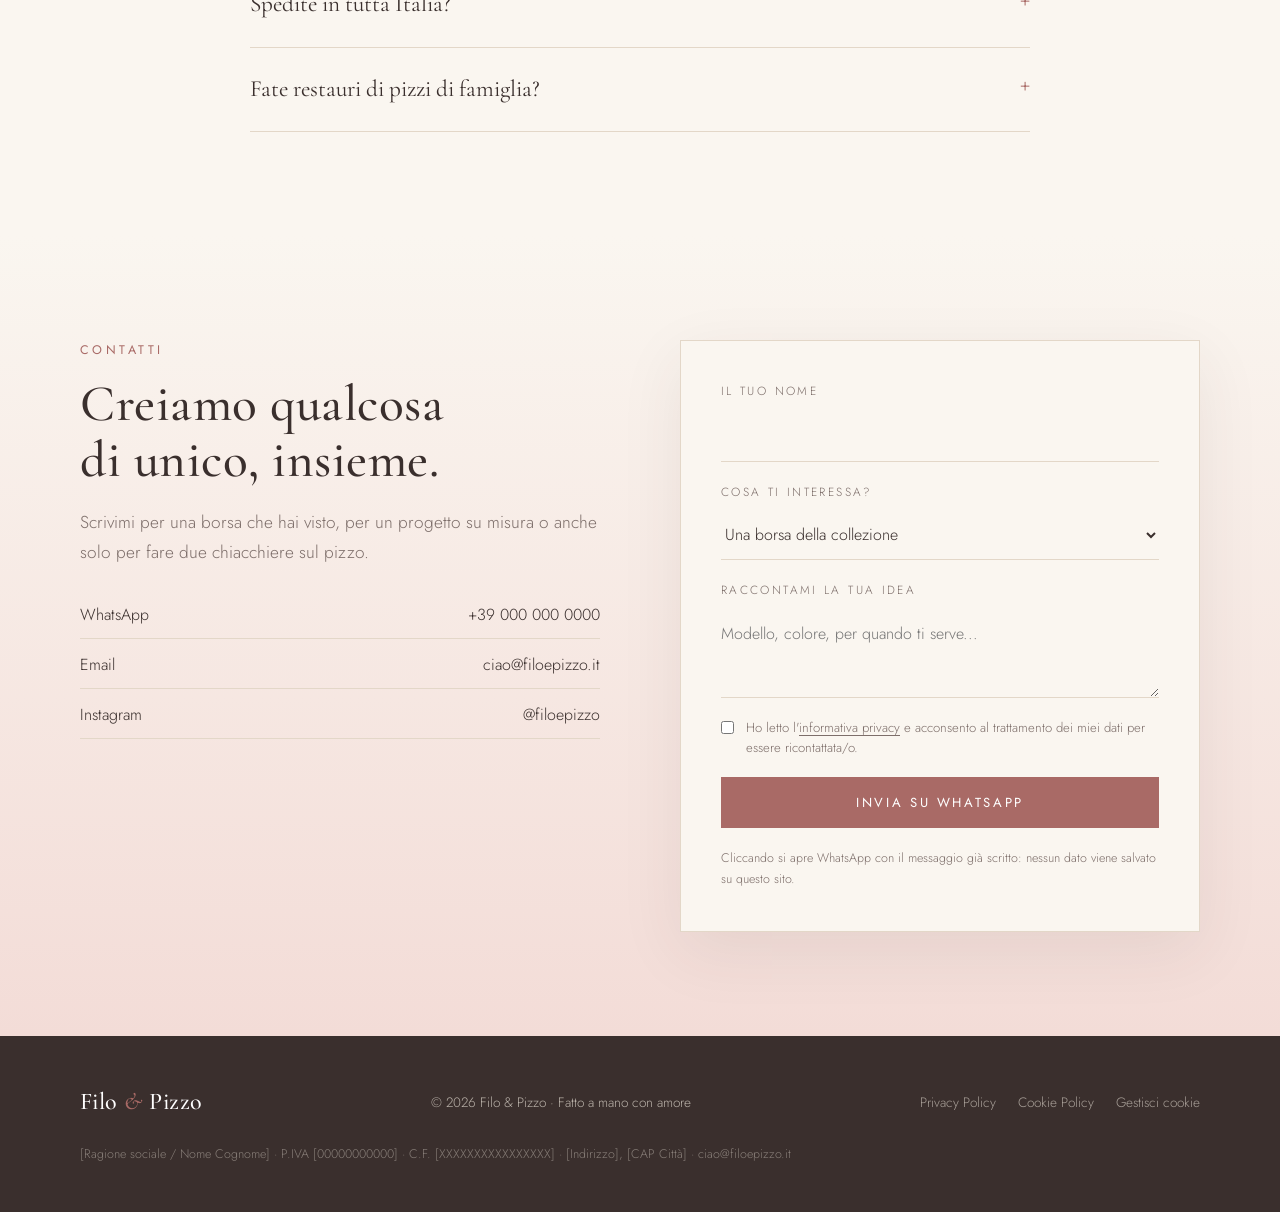
==== commit df5c28a4: "Sezione Lavorazioni: sfondo fotografico in trasparenza Co-Authored-By: Claude Sonnet 5.5 <noreply@an" ====
--- a/index.html
+++ b/index.html
@@ -115,6 +115,9 @@
   .note{text-align:center;margin-top:44px;color:var(--muted);font-size:.95rem}
 
   /* LAVORAZIONI */
+  .services{position:relative;isolation:isolate;overflow:hidden}
+  .services::before{content:"";position:absolute;inset:0;z-index:-1;background:url(foto/sfondo-lavorazioni.webp) center/cover no-repeat;opacity:.08;
+    -webkit-mask-image:linear-gradient(to bottom,transparent 0,#000 18%,#000 82%,transparent 100%);mask-image:linear-gradient(to bottom,transparent 0,#000 18%,#000 82%,transparent 100%)}
   .services .grid{grid-template-columns:repeat(4,1fr);gap:22px}
   .service{padding:36px 26px;border:1px solid var(--line);text-align:center;transition:.3s;background:#fff8}
   .service:hover{border-color:var(--rose);background:#fff}
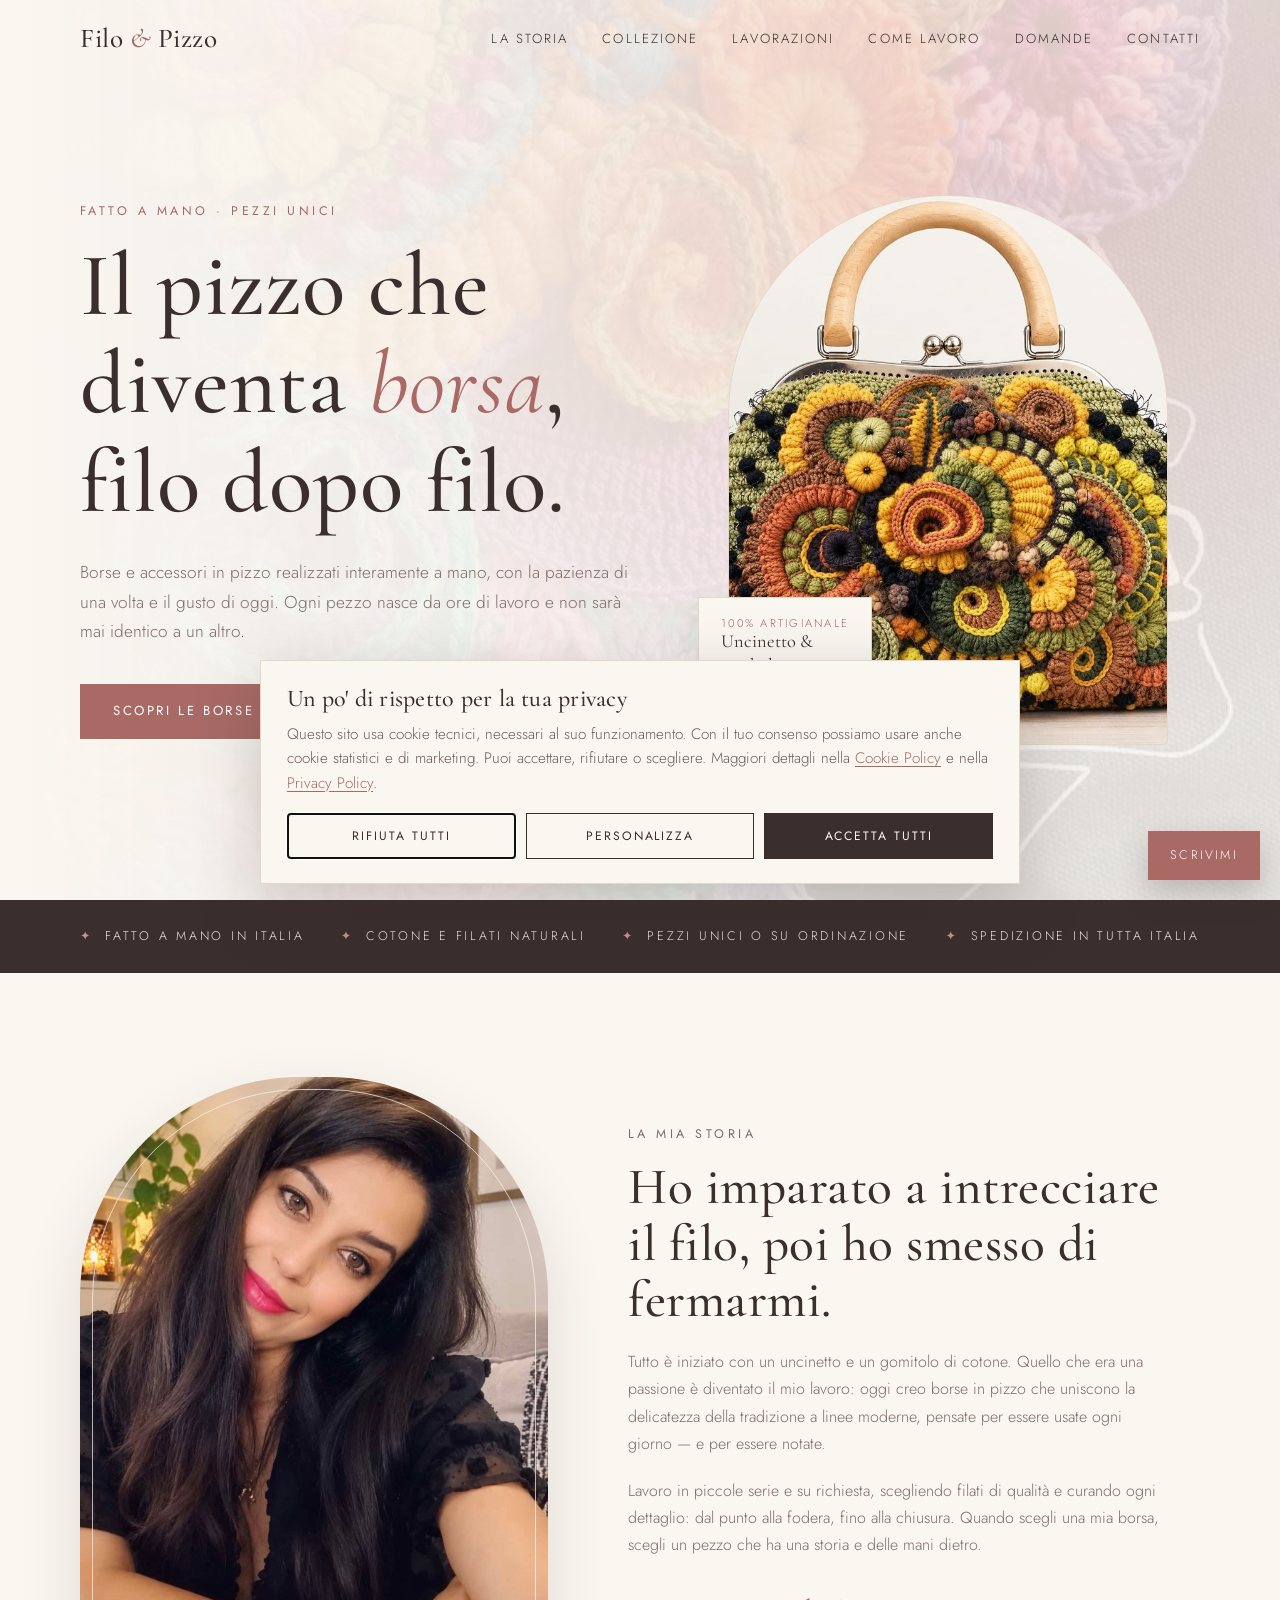
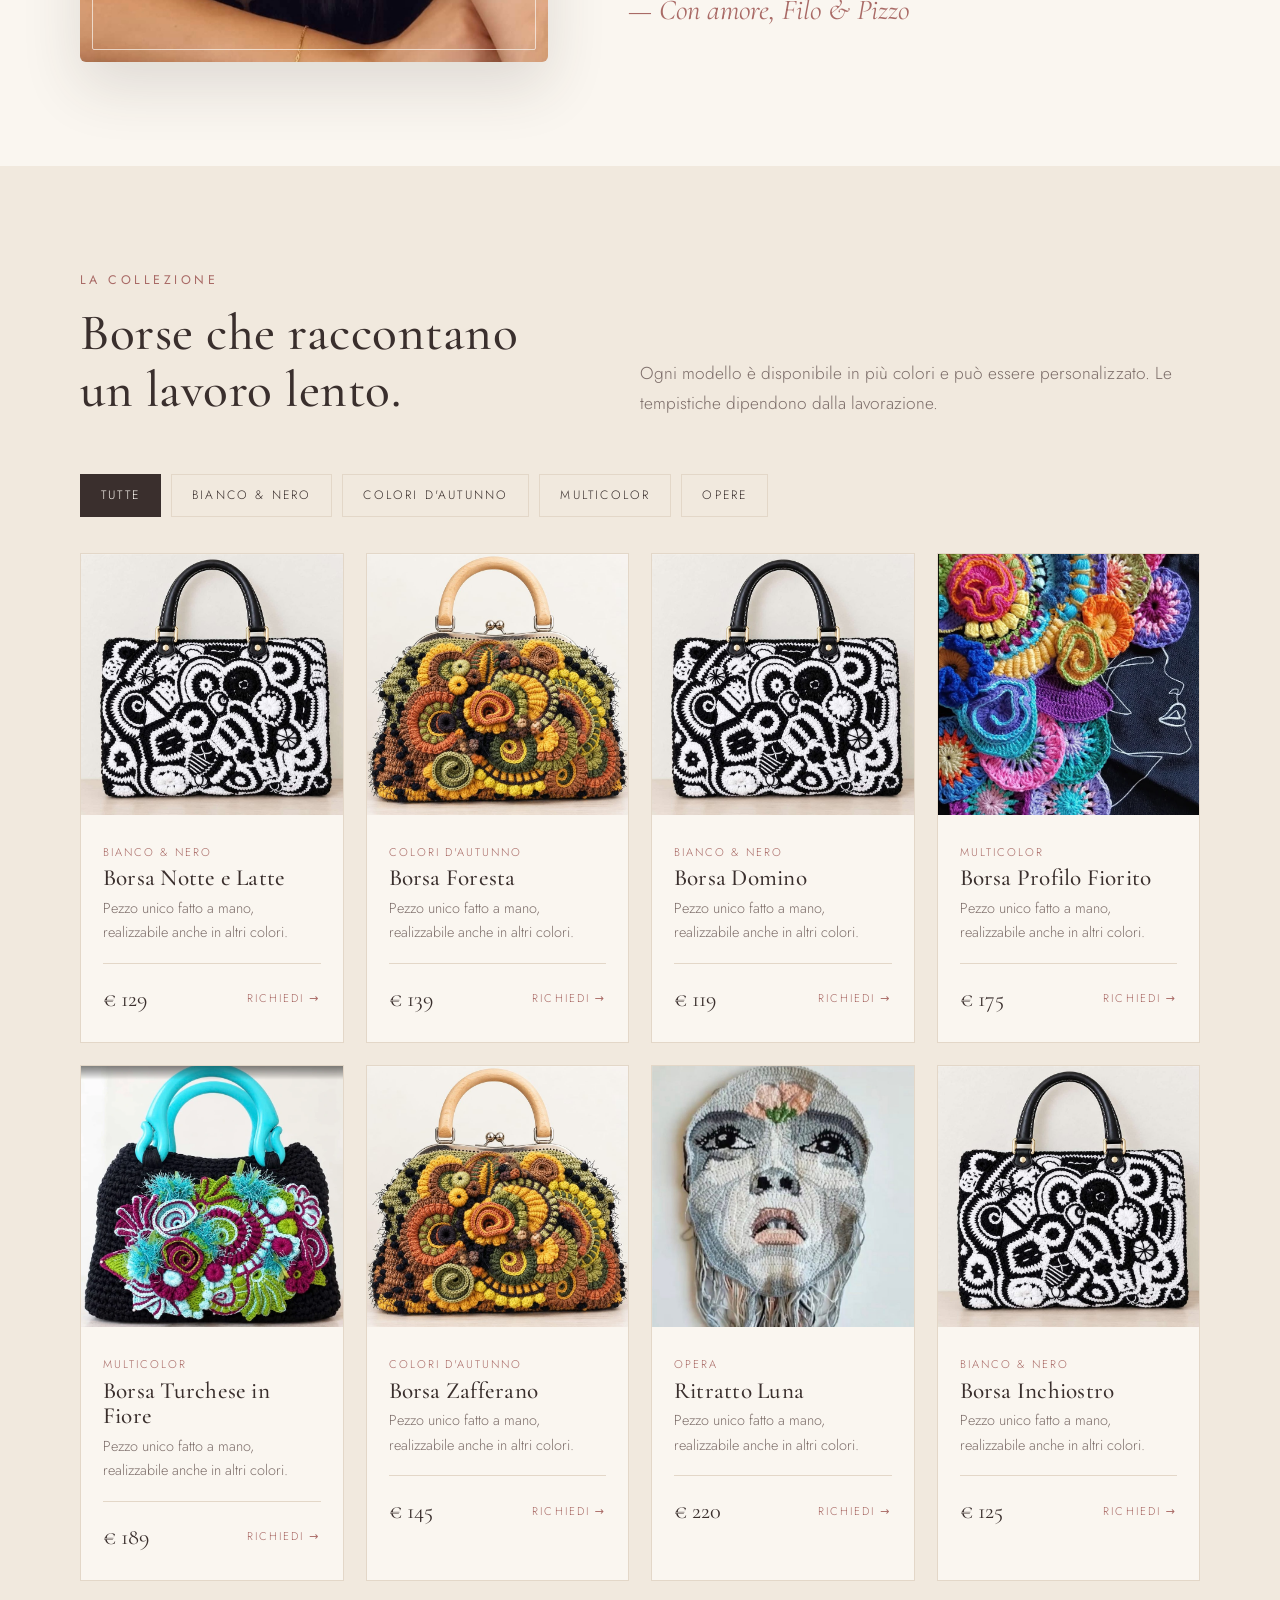
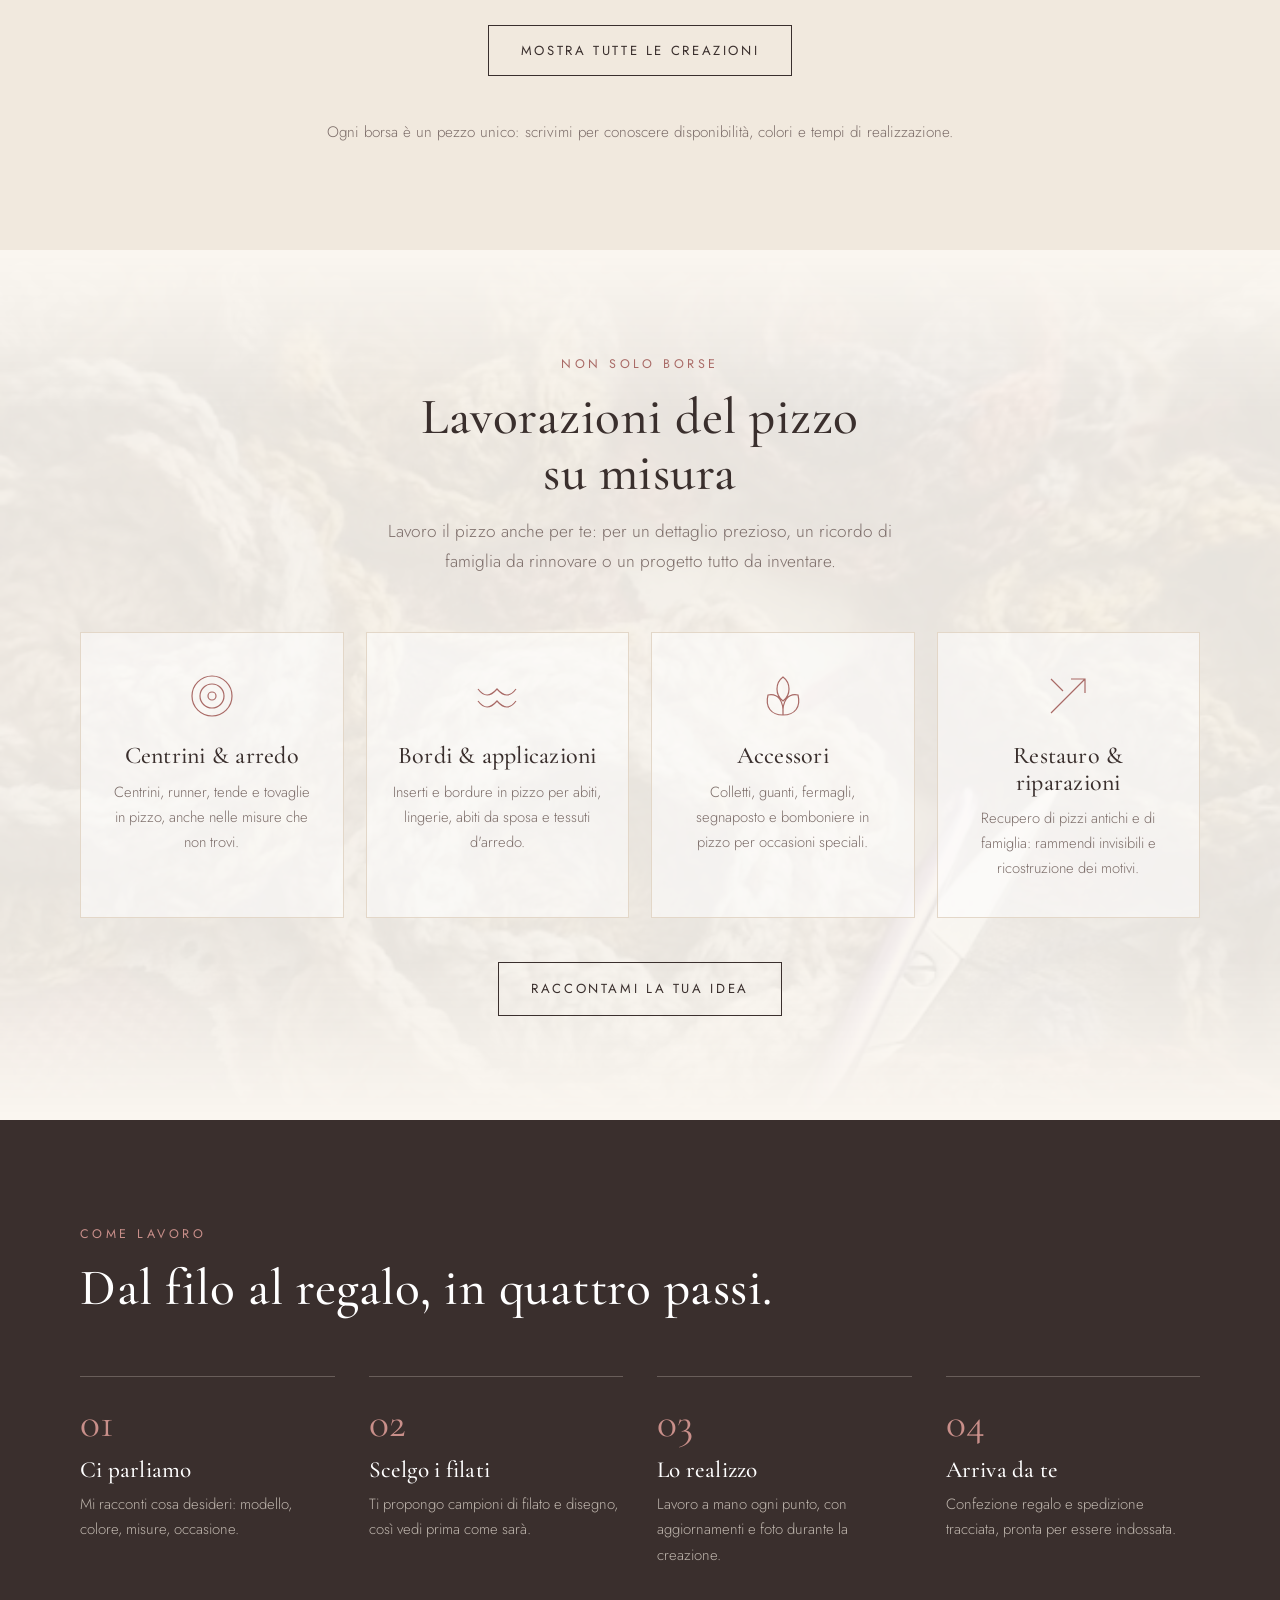
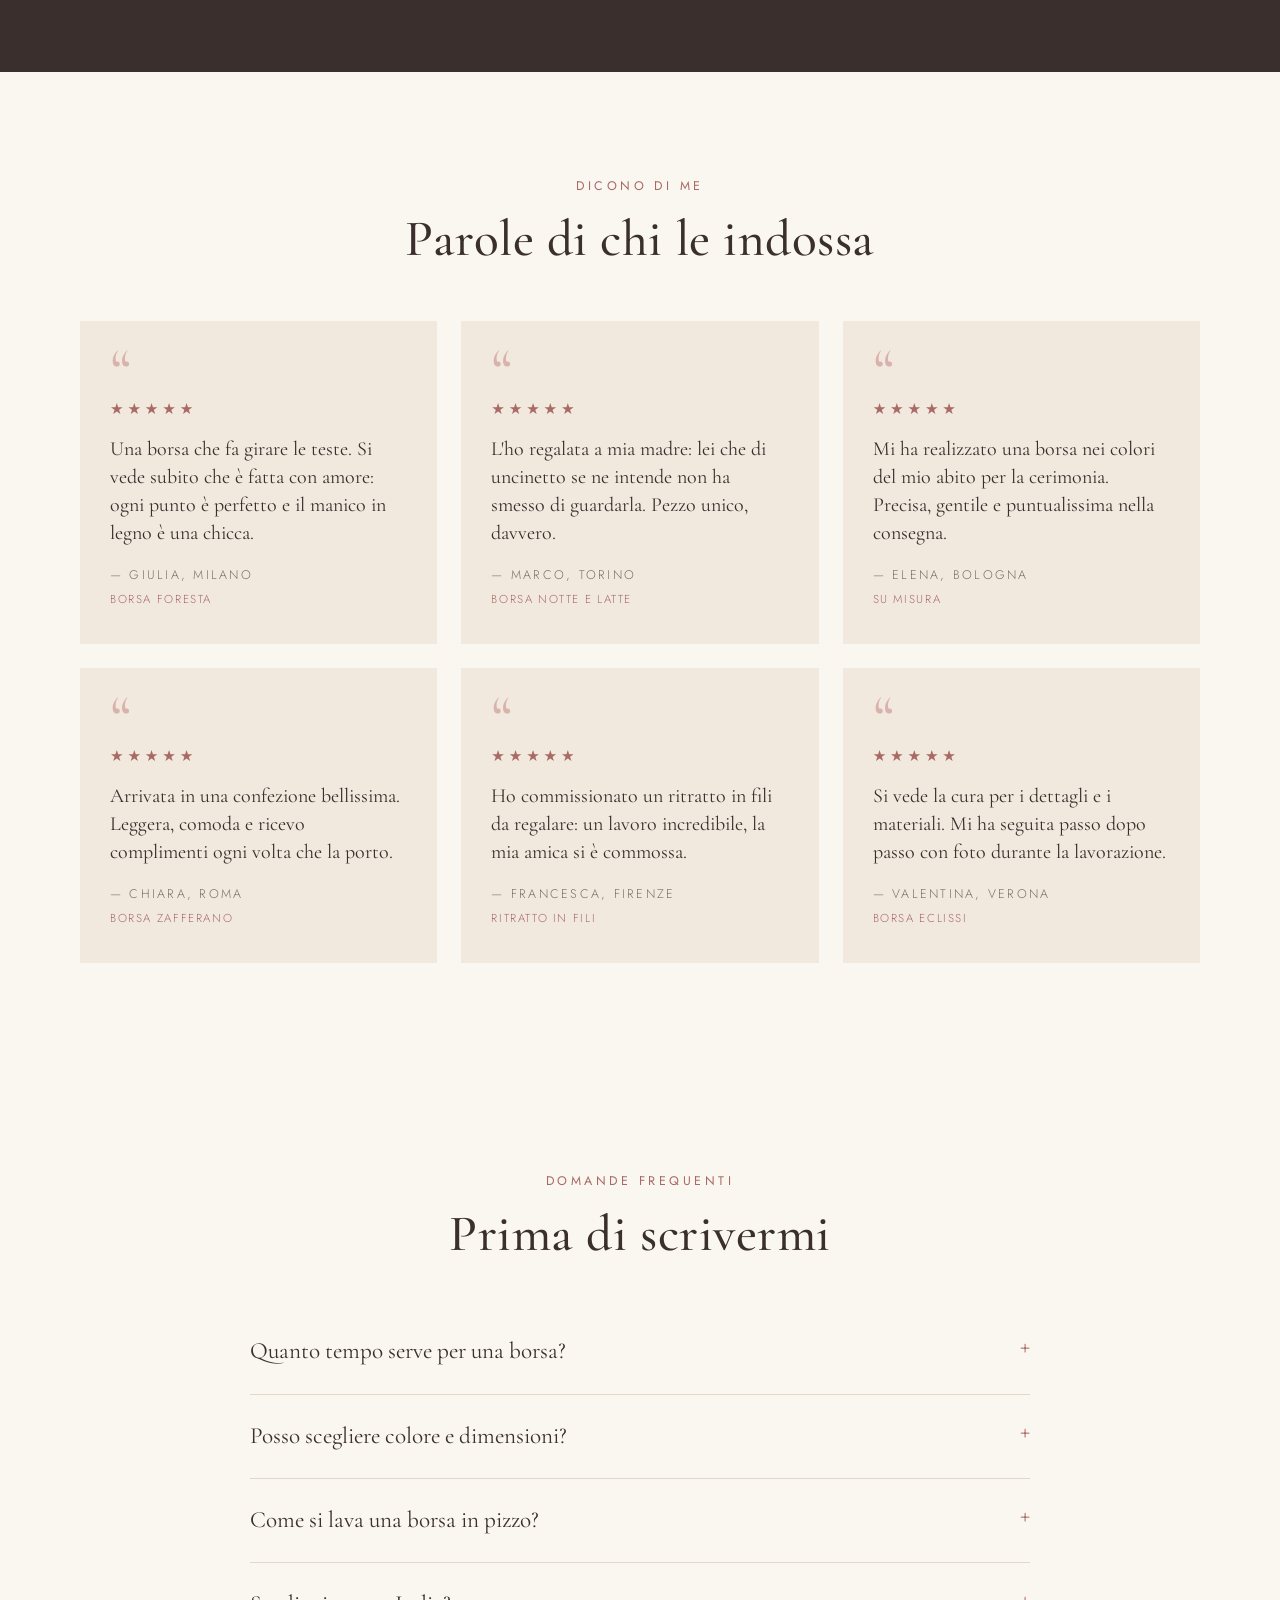
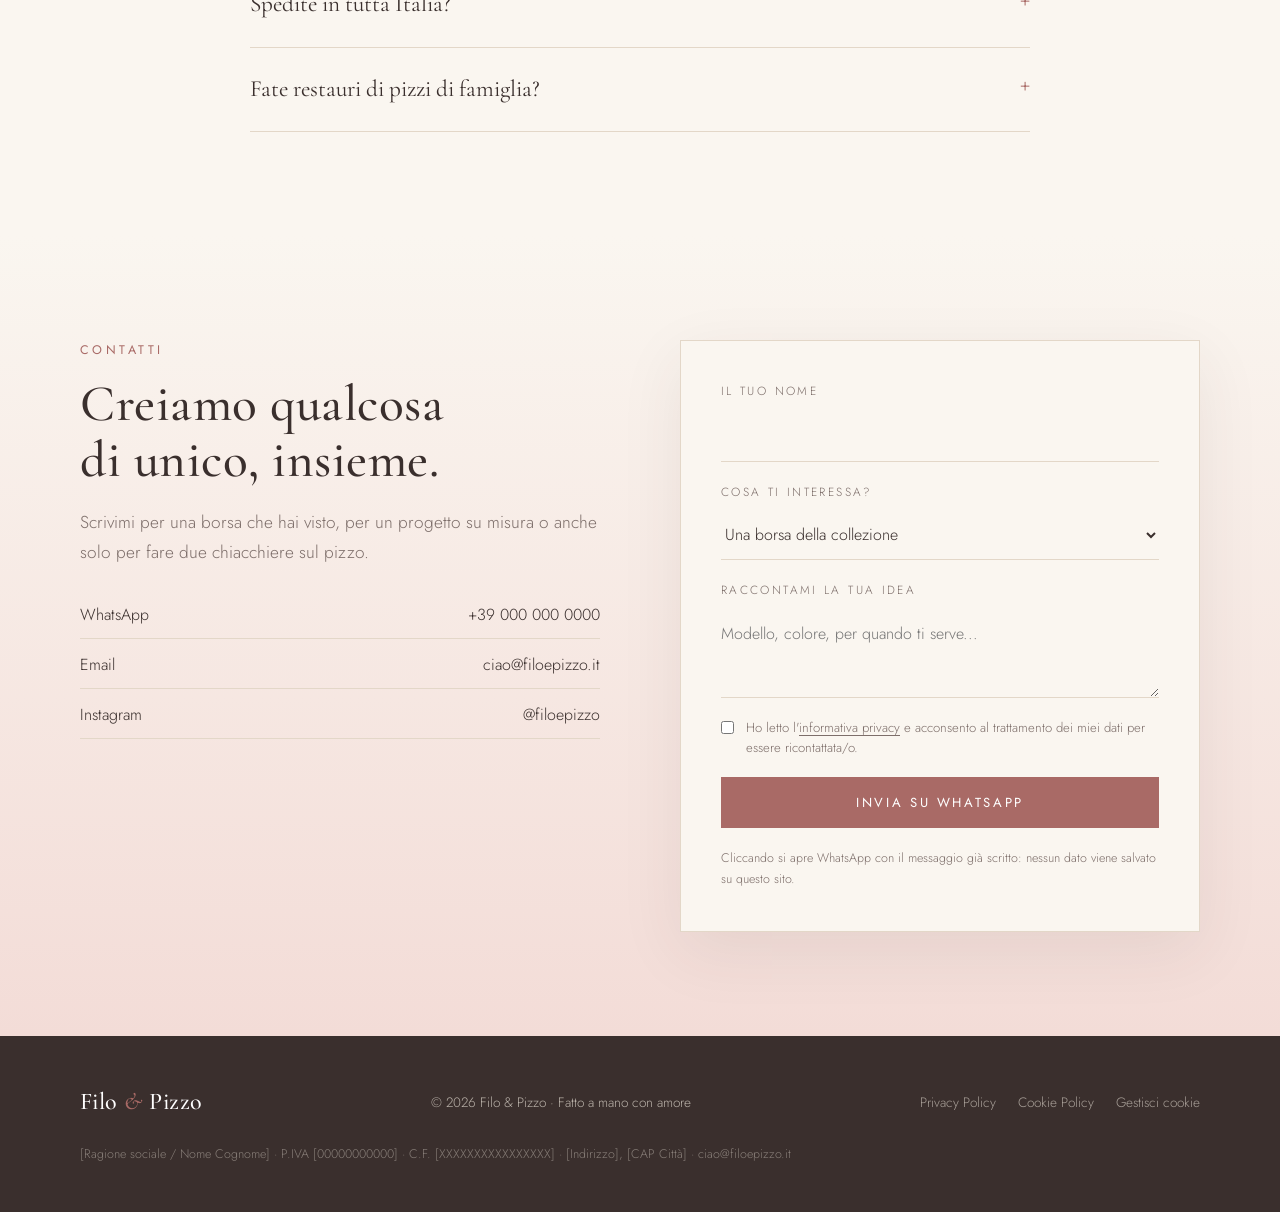
==== commit 225af7fc: "Hero: sfondo fotografico in trasparenza Co-Authored-By: Claude Sonnet 5.5 <noreply@anthropic.com>" ====
--- a/index.html
+++ b/index.html
@@ -58,6 +58,9 @@
   /* HERO */
   .hero{min-height:100vh;display:grid;align-items:center;padding:130px 0 90px;position:relative;overflow:hidden;
     background:radial-gradient(ellipse at 80% 20%,#f3dcd7 0,transparent 55%),var(--ivory)}
+  .hero{isolation:isolate}
+  .hero::before{content:"";position:absolute;inset:0;z-index:-1;background:url(foto/sfondo-hero.webp) right center/cover no-repeat;opacity:.1;
+    -webkit-mask-image:linear-gradient(to right,transparent 0,#000 70%);mask-image:linear-gradient(to right,transparent 0,#000 70%)}
   .hero .wrap{display:grid;grid-template-columns:1.05fr .95fr;gap:60px;align-items:center}
   .hero h1{font-size:clamp(3rem,7vw,5.6rem);margin-bottom:26px}
   .hero h1 em{color:var(--rose-deep);font-weight:400}
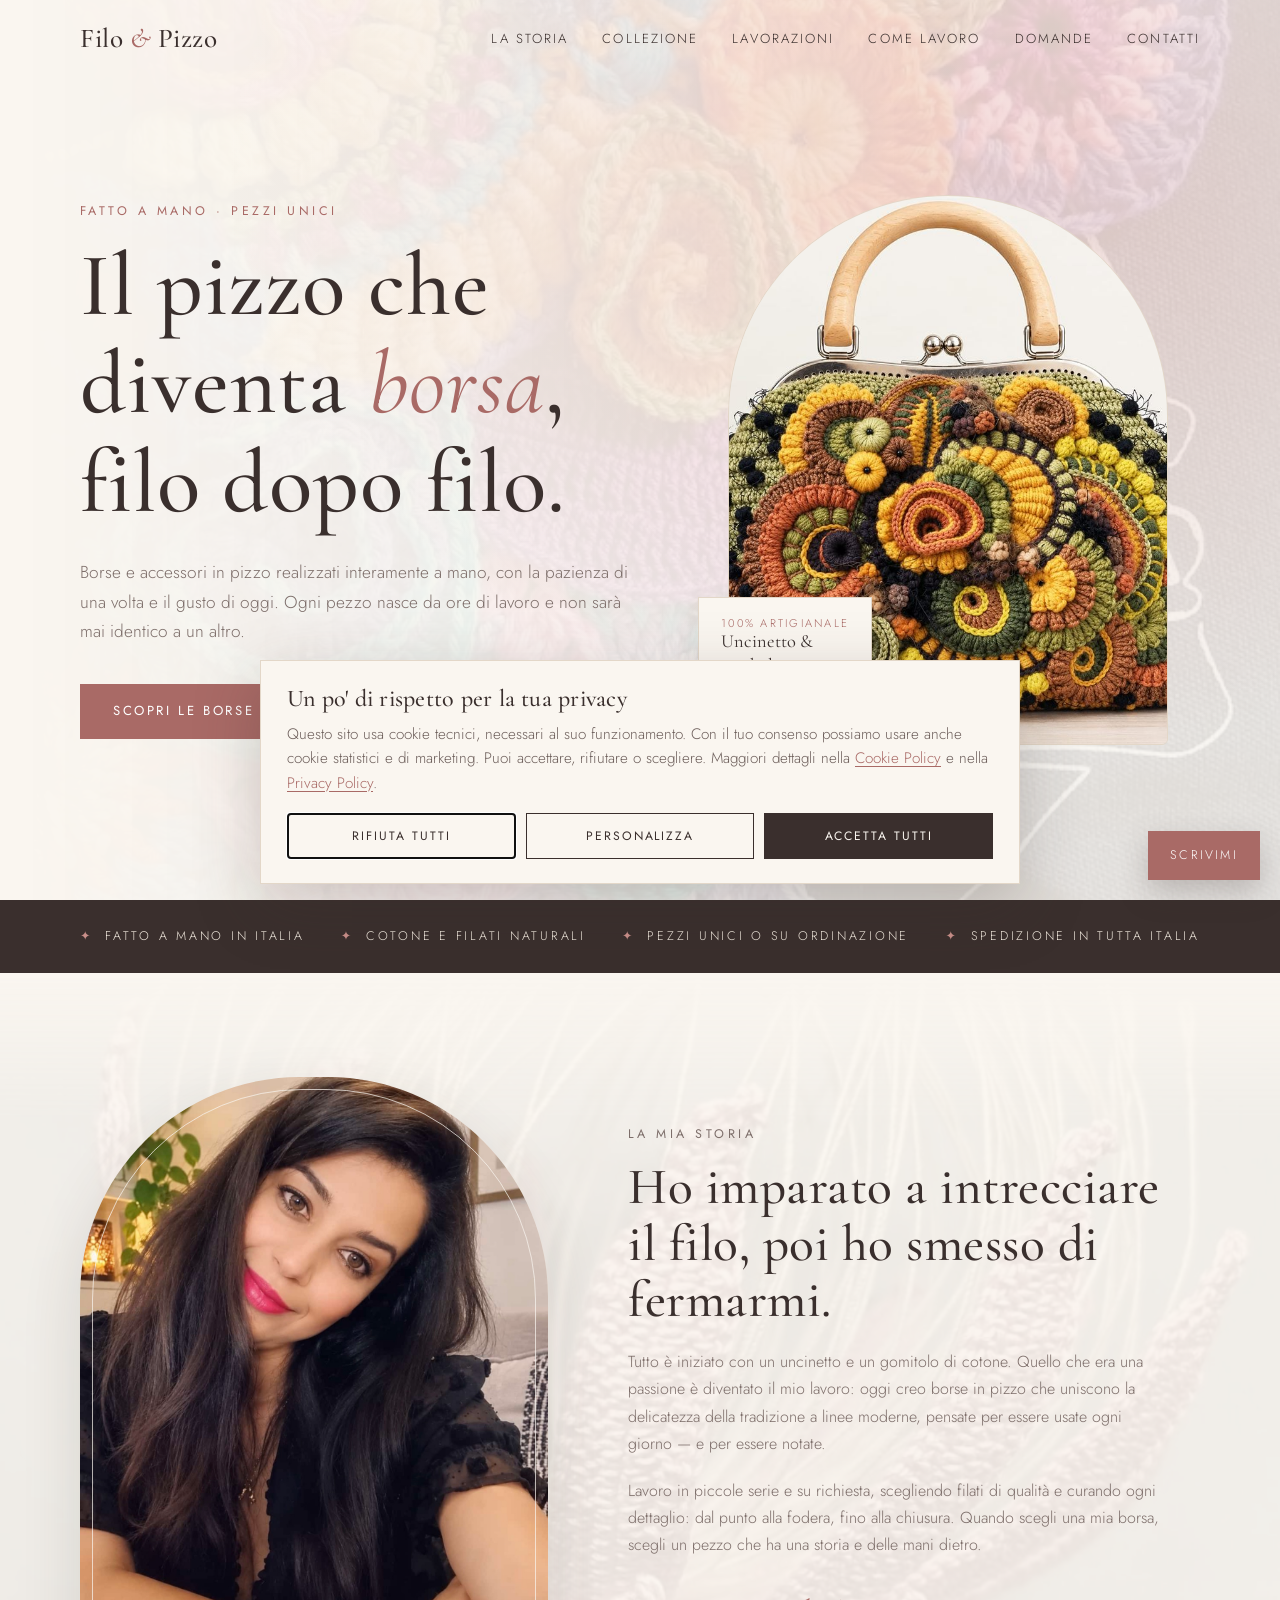
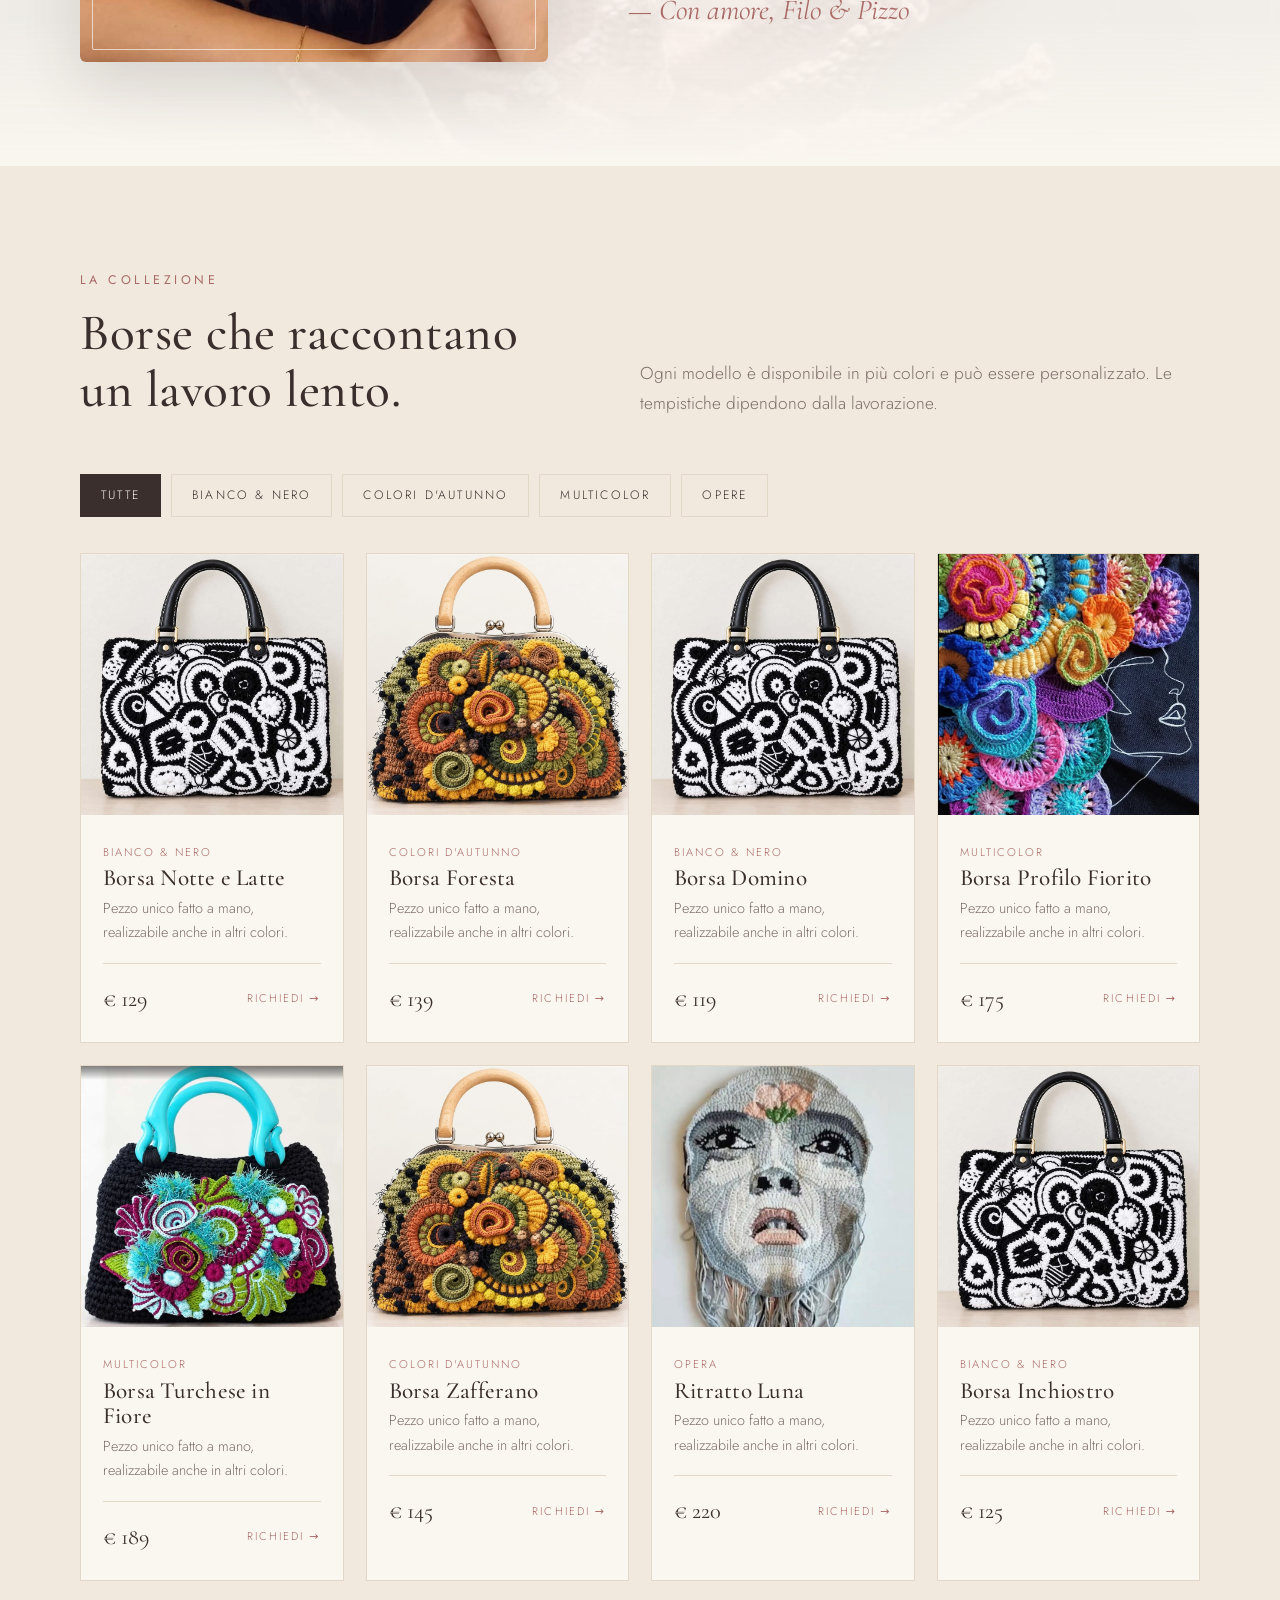
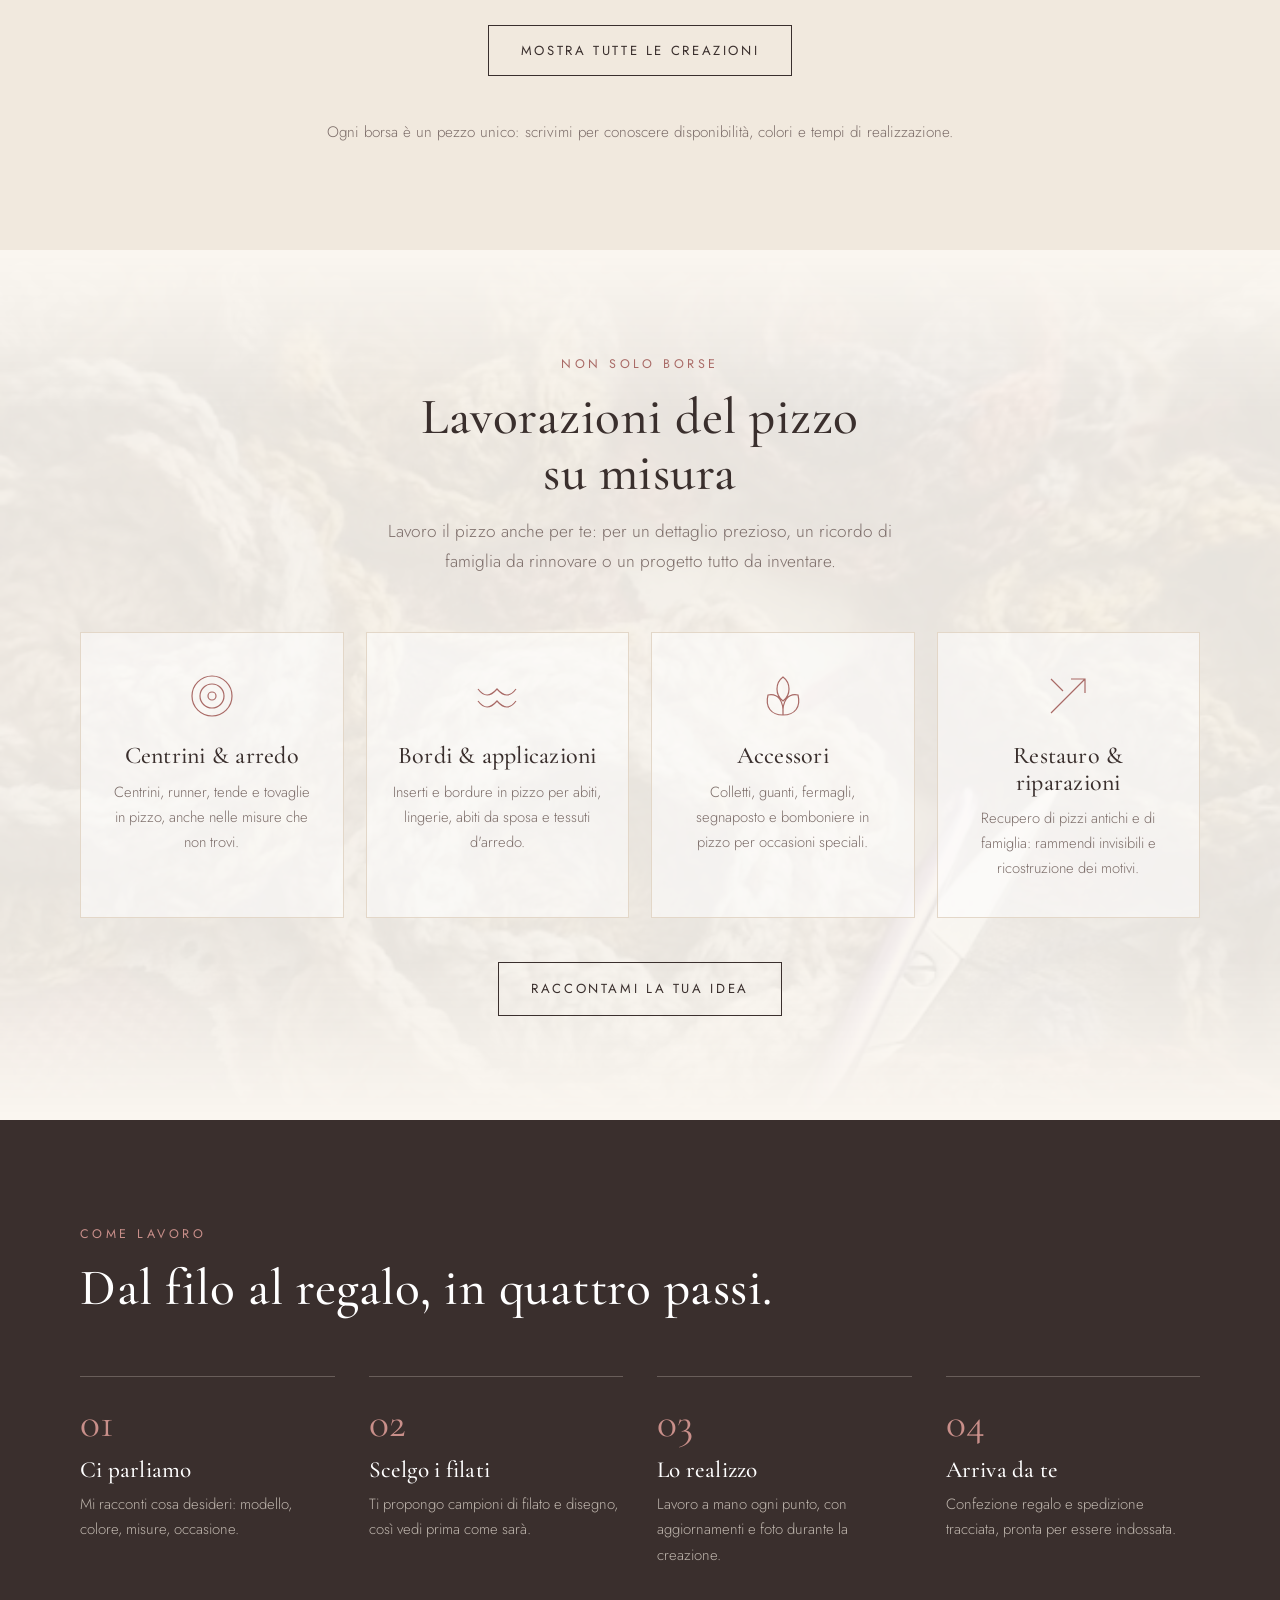
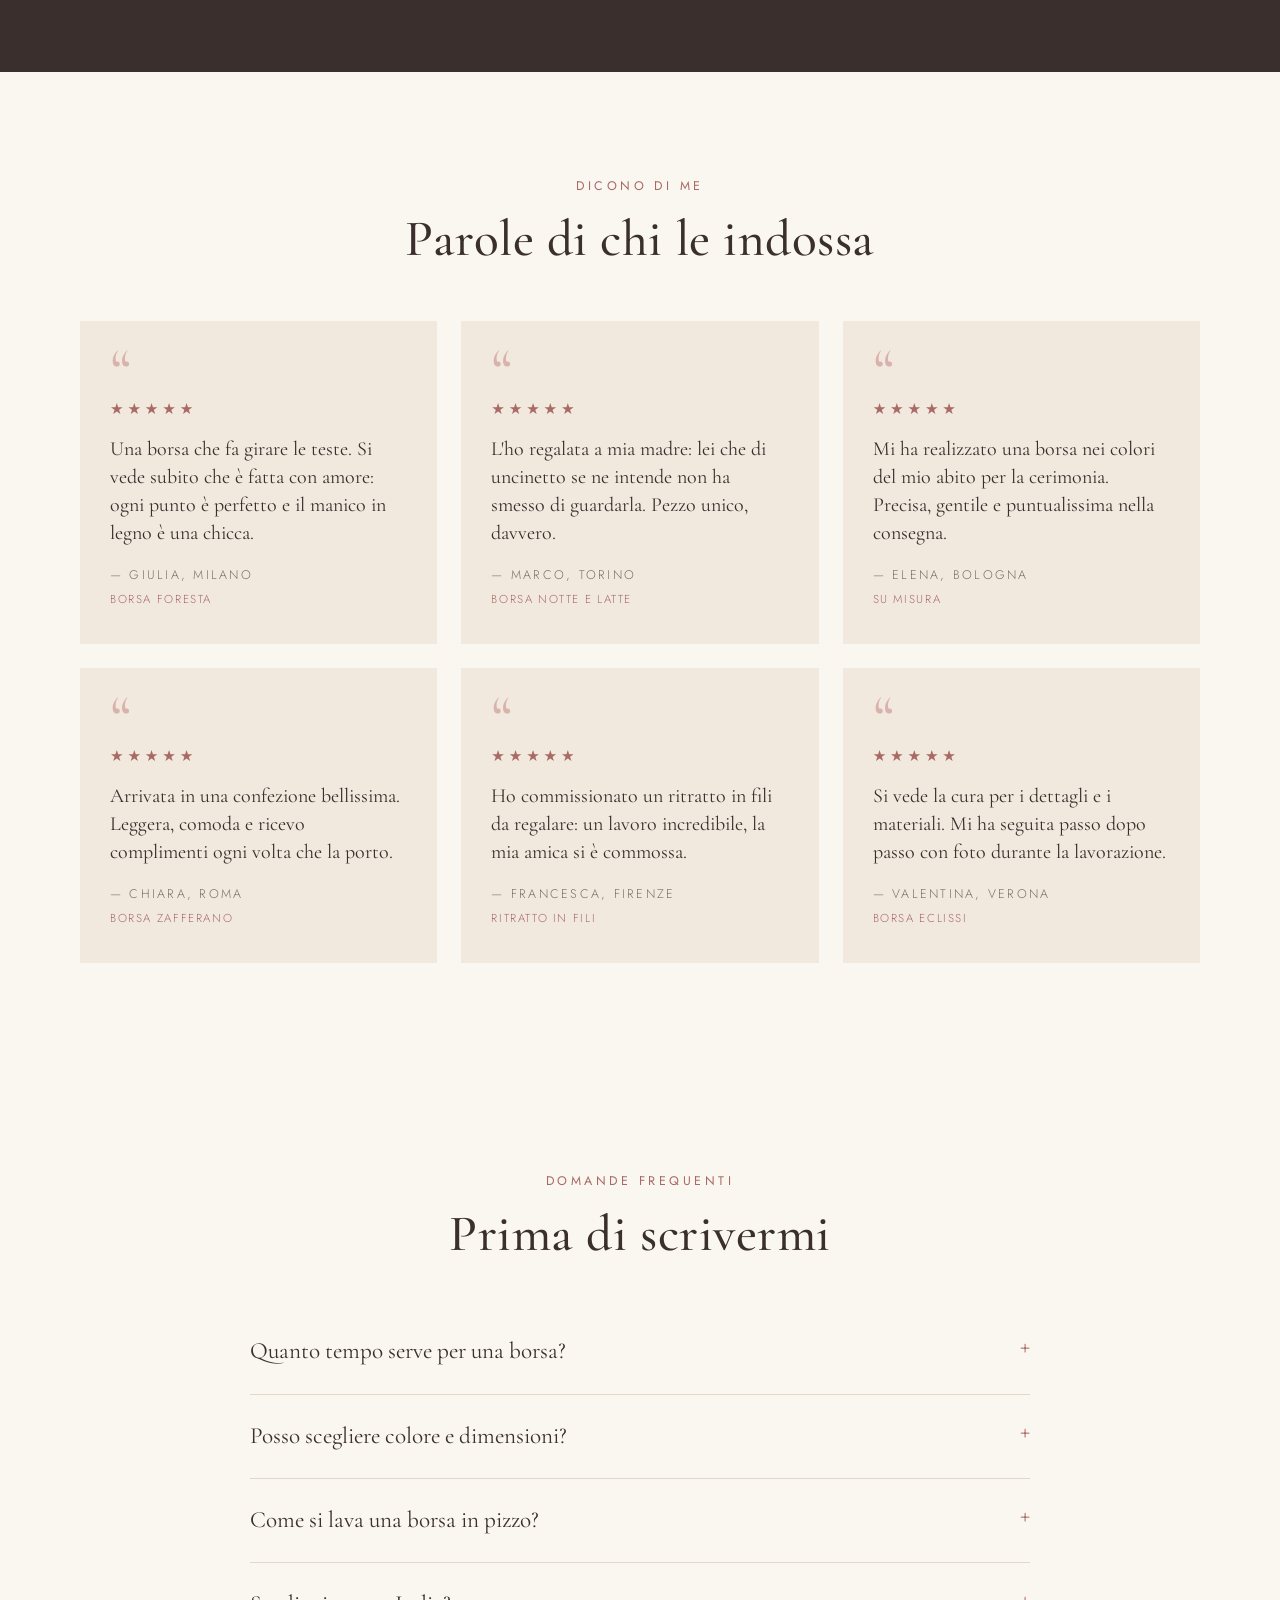
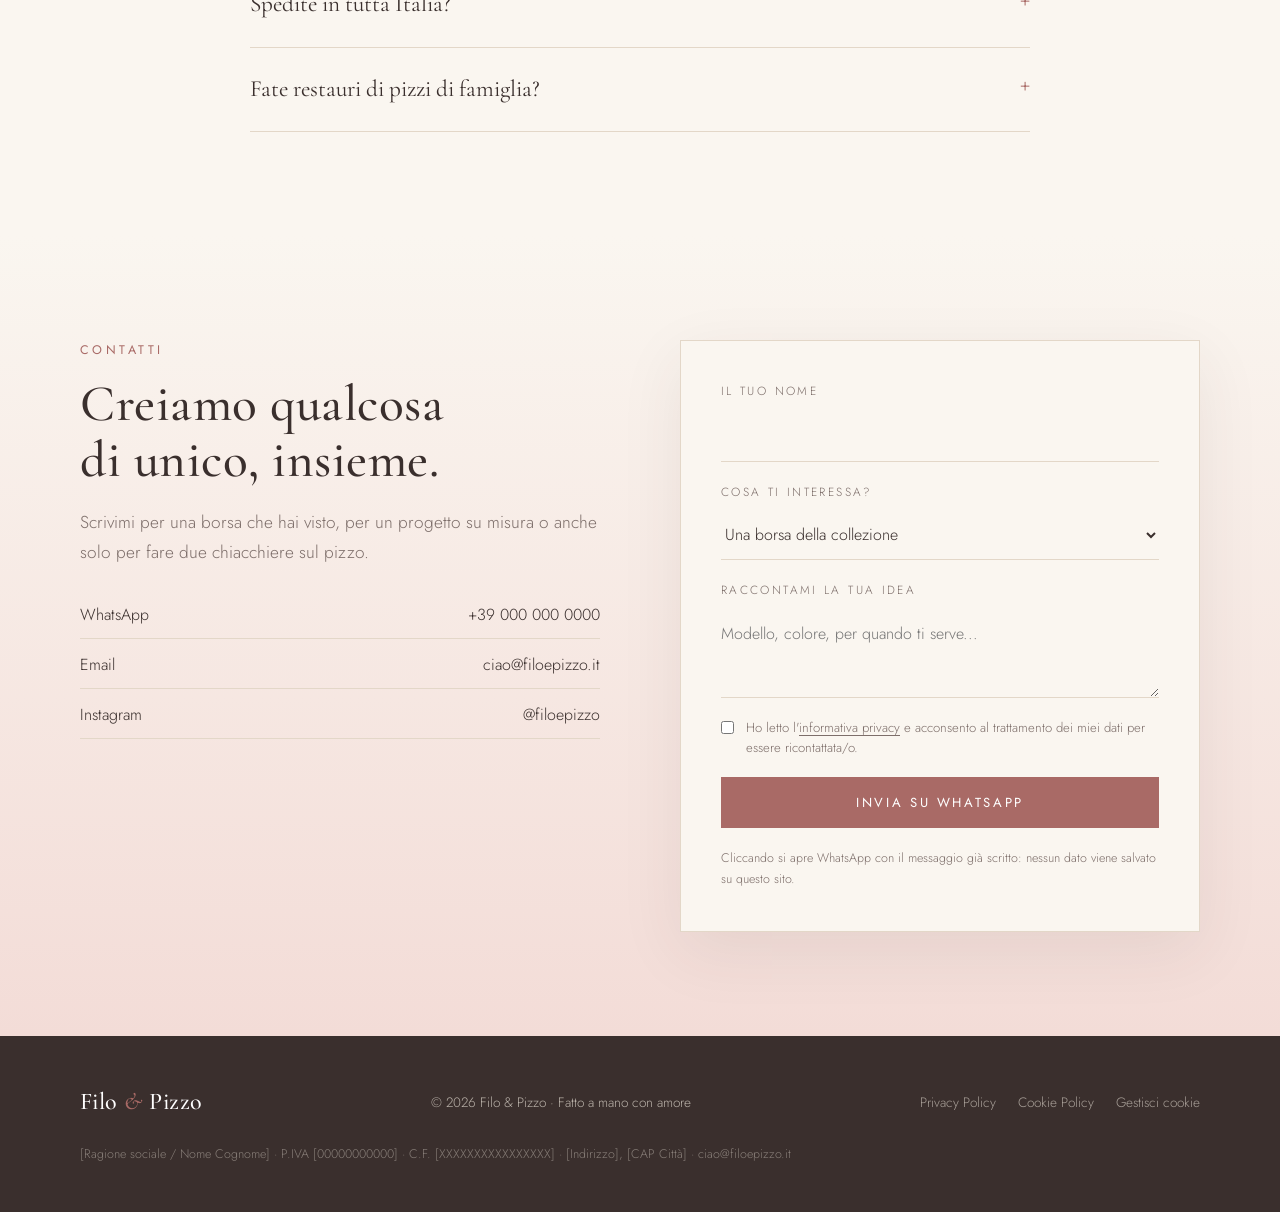
==== commit f9b6bf9e: "Sezione Storia: sfondo fotografico in trasparenza Co-Authored-By: Claude Sonnet 5.5 <noreply@anthrop" ====
--- a/index.html
+++ b/index.html
@@ -78,6 +78,9 @@
   .strip li::before{content:"✦";color:var(--rose);margin-right:12px}
 
   /* STORIA */
+  .about{position:relative;isolation:isolate;overflow:hidden}
+  .about::before{content:"";position:absolute;inset:0;z-index:-1;background:url(foto/sfondo-storia.webp) center/cover no-repeat;opacity:.1;
+    -webkit-mask-image:linear-gradient(to bottom,transparent 0,#000 18%,#000 82%,transparent 100%);mask-image:linear-gradient(to bottom,transparent 0,#000 18%,#000 82%,transparent 100%)}
   .about .wrap{display:grid;grid-template-columns:.9fr 1.1fr;gap:80px;align-items:center}
   .portrait{aspect-ratio:4/5;background:var(--cream);border-radius:220px 220px 6px 6px;position:relative;overflow:hidden;box-shadow:0 24px 60px rgba(58,47,45,.14)}
   .portrait img{width:100%;height:100%;object-fit:cover;object-position:50% 25%}
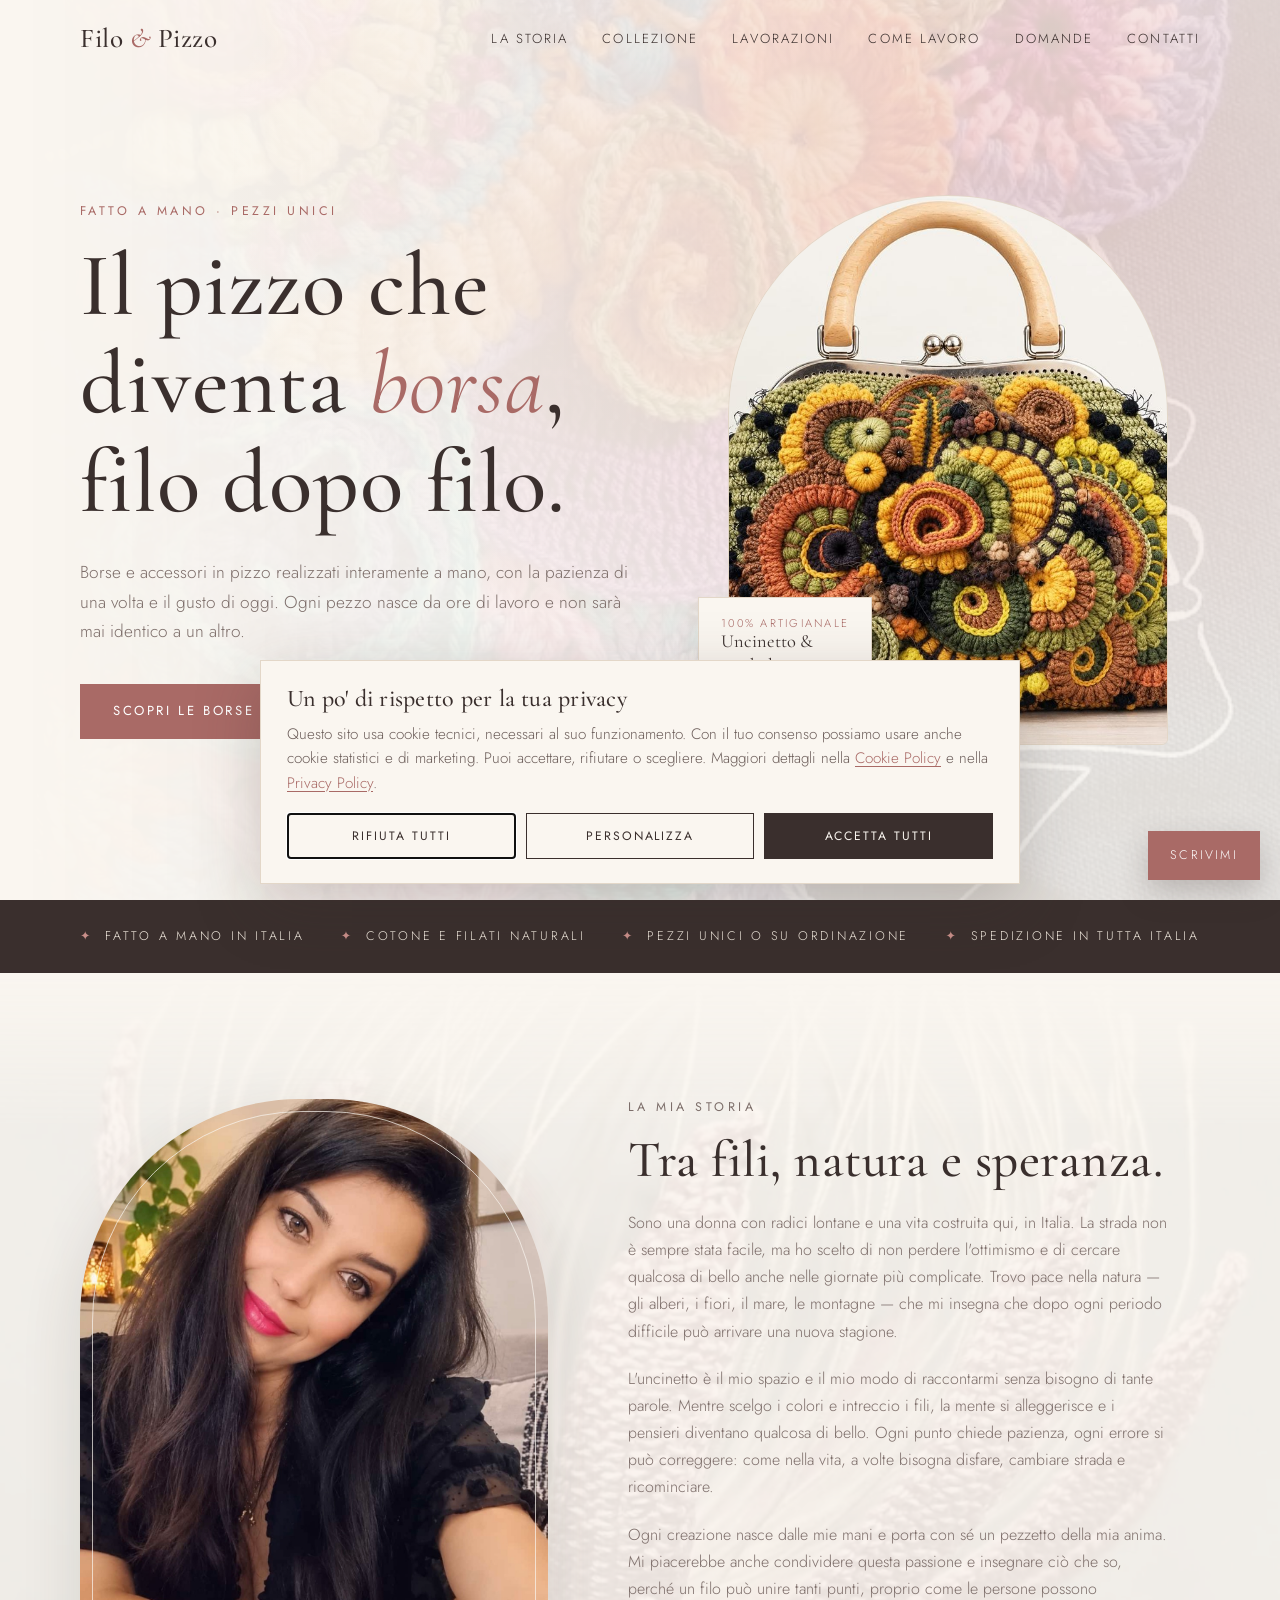
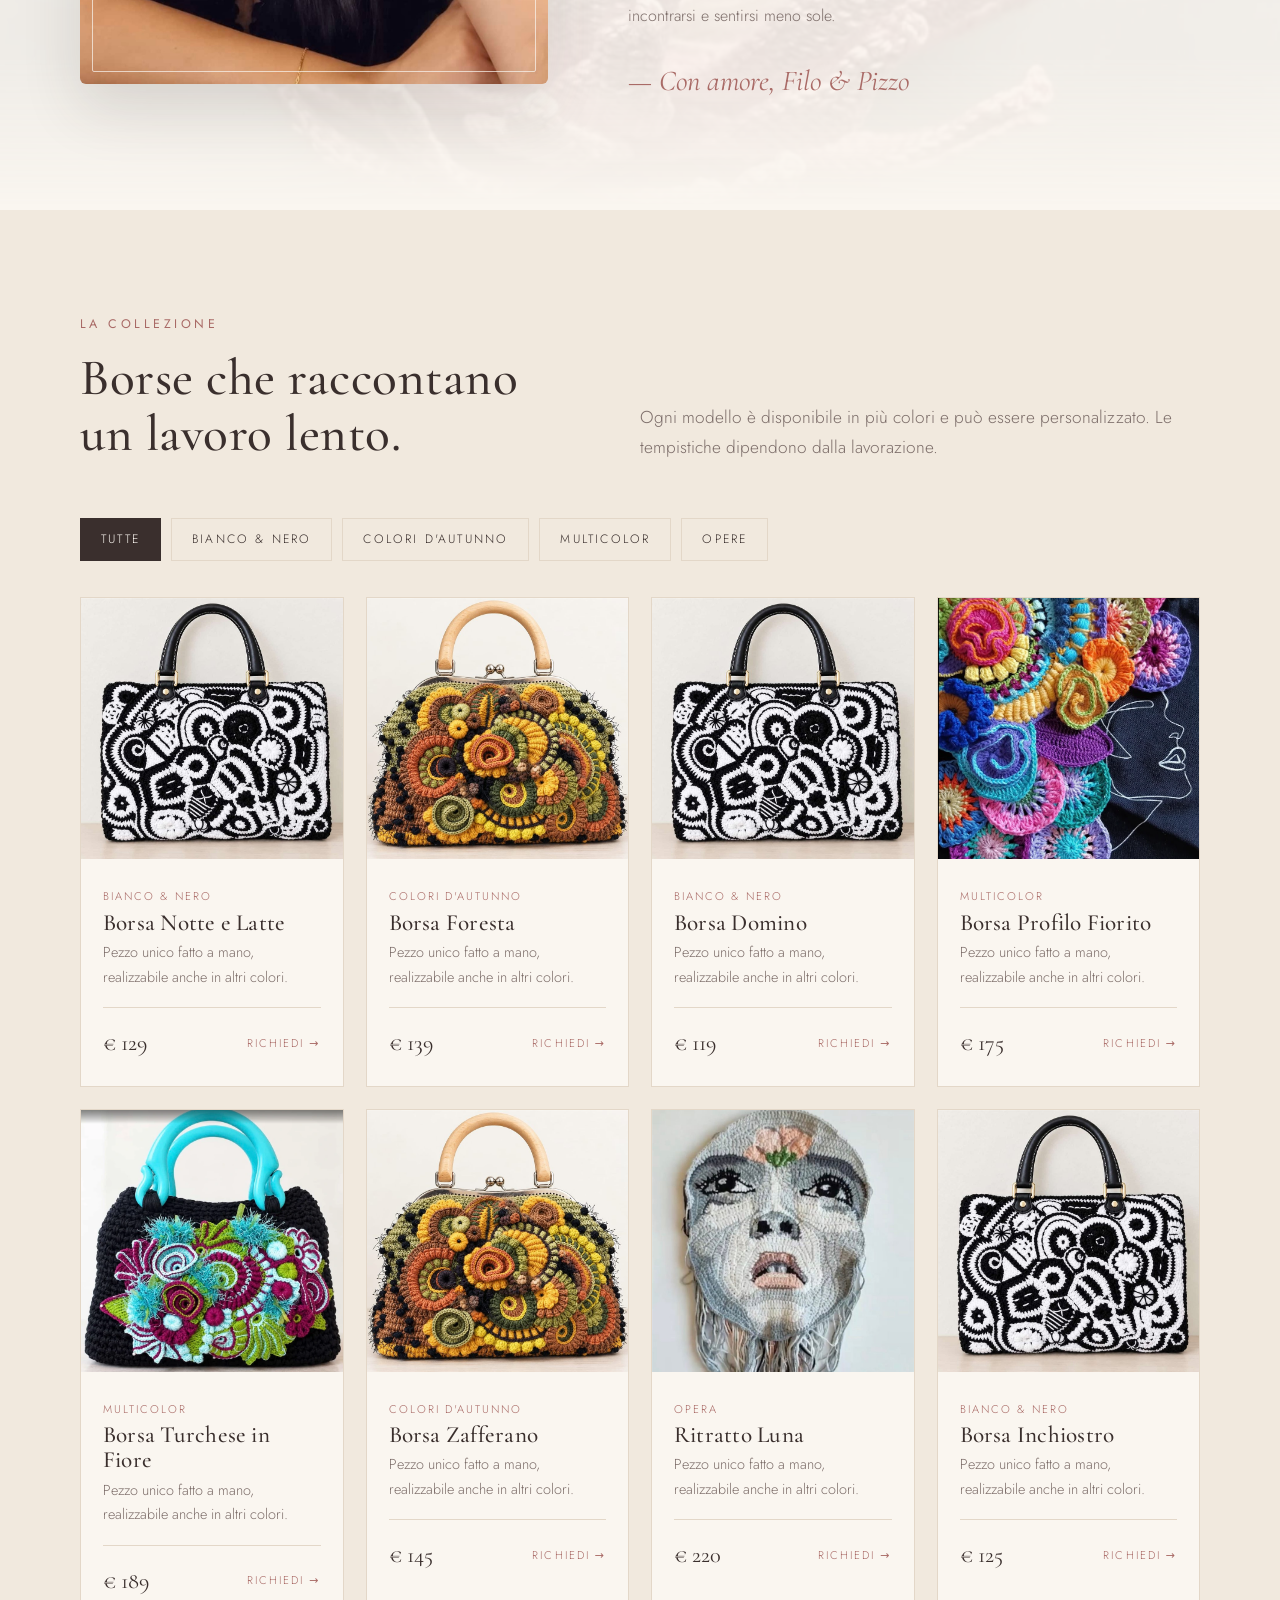
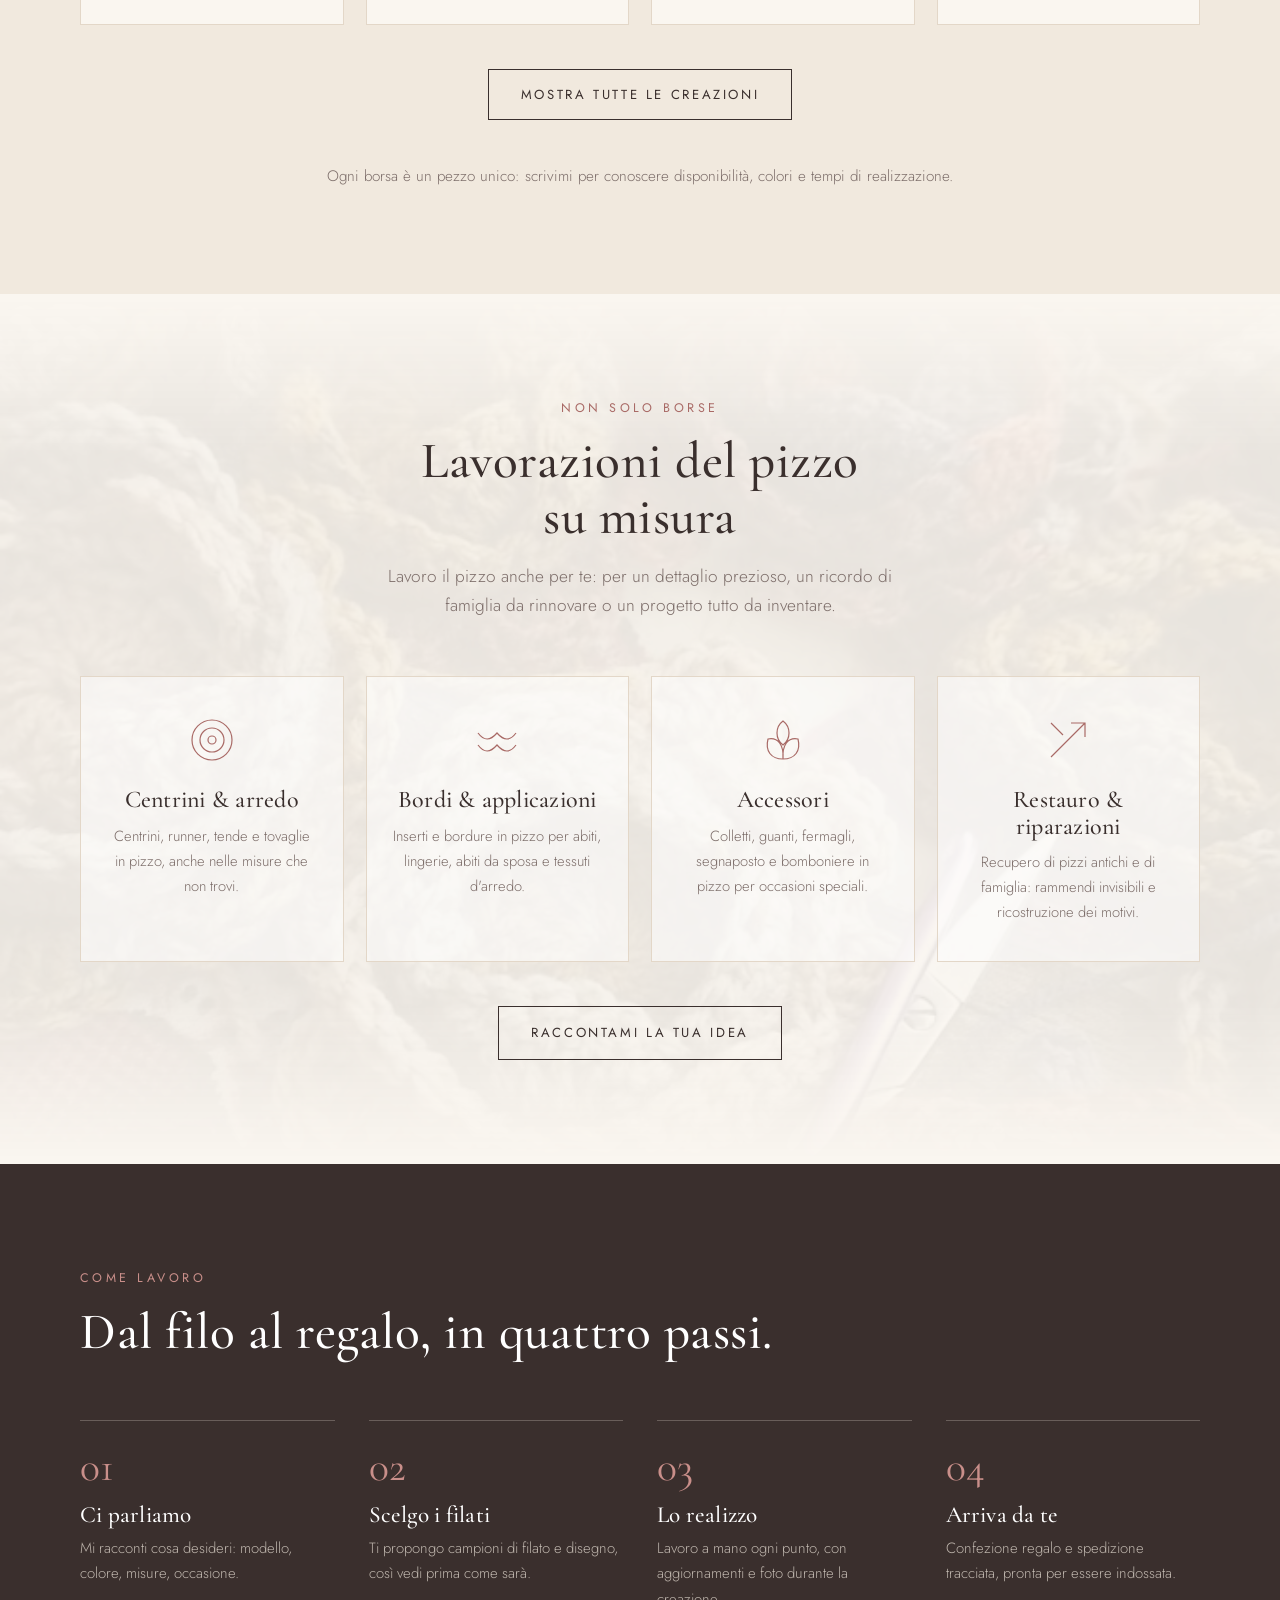
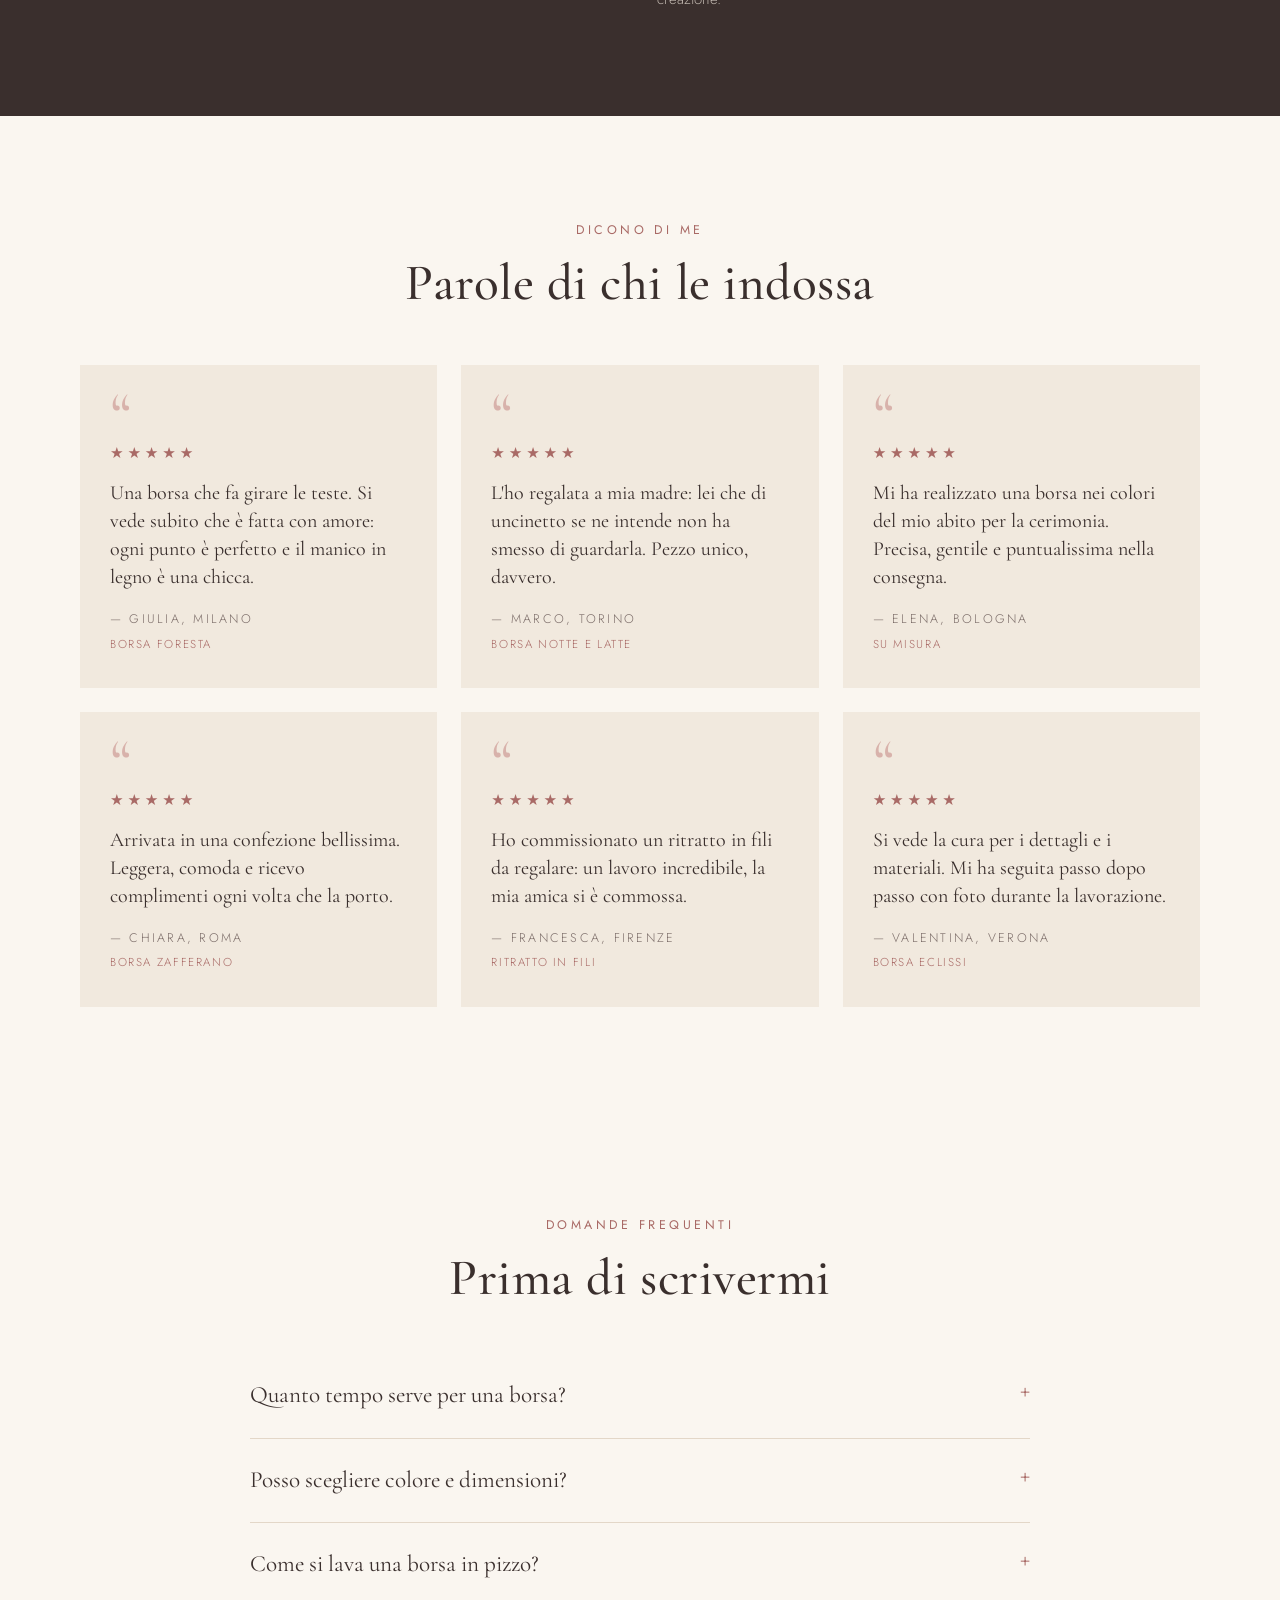
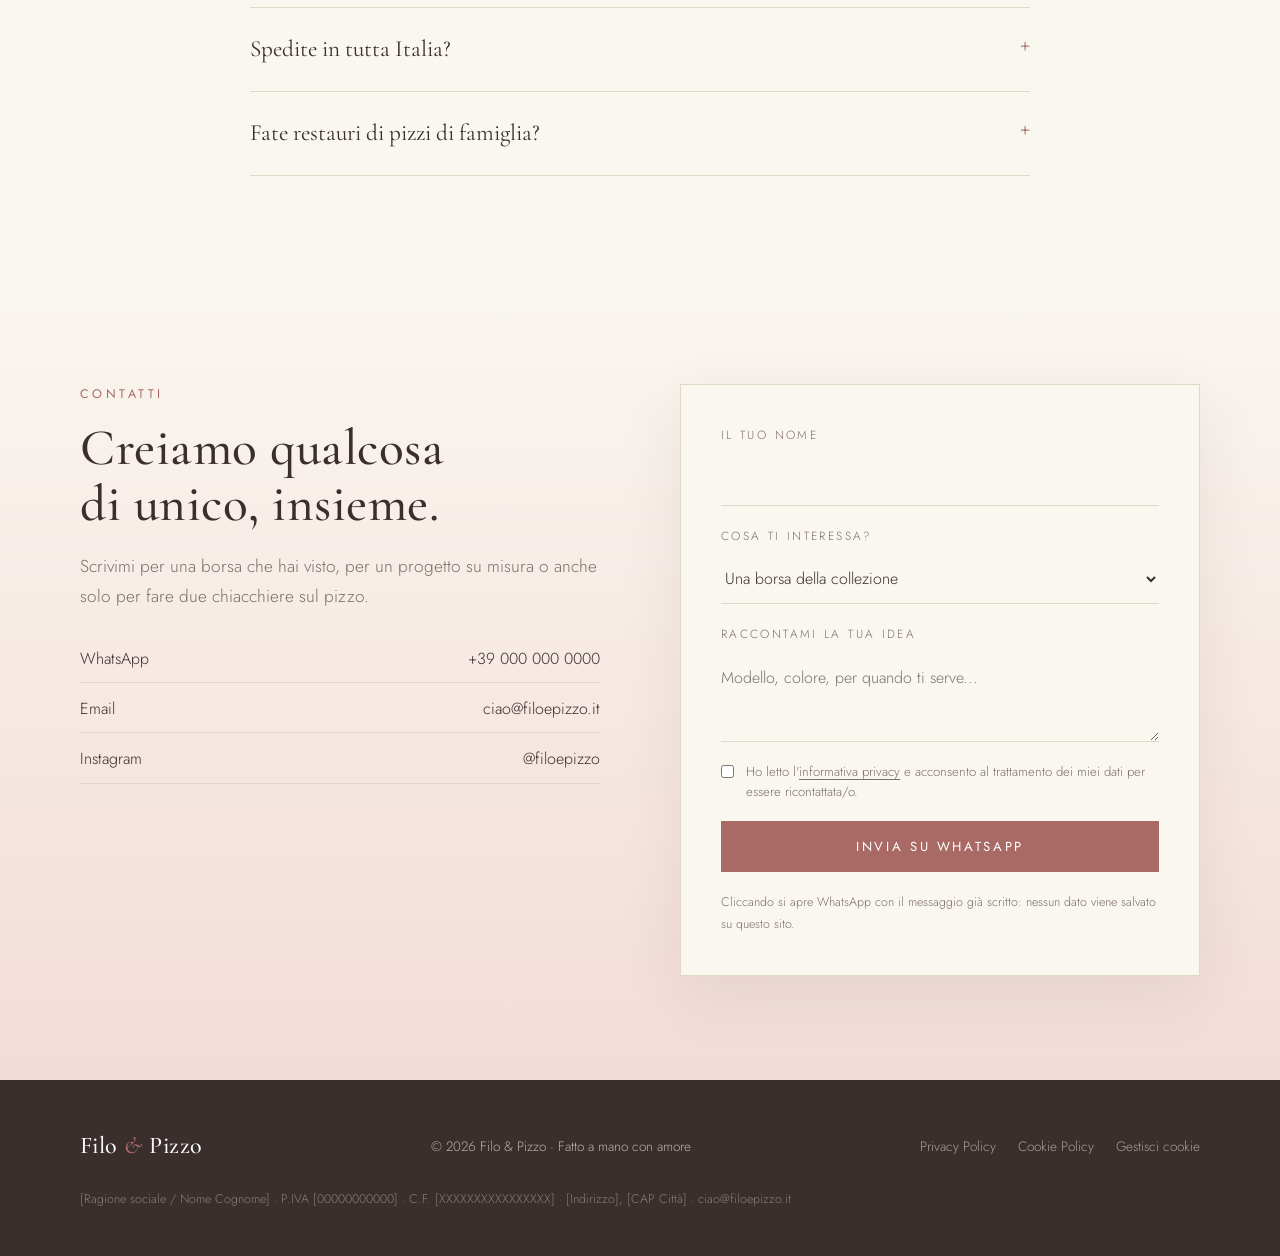
==== commit a614b2c0: "Sezione Storia: testo riassunto dalla bio della cliente Co-Authored-By: Claude Sonnet 5.5 <noreply@a" ====
--- a/index.html
+++ b/index.html
@@ -278,9 +278,10 @@
     </div>
     <div class="reveal">
       <p class="eyebrow">La mia storia</p>
-      <h2>Ho imparato a intrecciare il filo, poi ho smesso di fermarmi.</h2>
-      <p>Tutto è iniziato con un uncinetto e un gomitolo di cotone. Quello che era una passione è diventato il mio lavoro: oggi creo borse in pizzo che uniscono la delicatezza della tradizione a linee moderne, pensate per essere usate ogni giorno — e per essere notate.</p>
-      <p>Lavoro in piccole serie e su richiesta, scegliendo filati di qualità e curando ogni dettaglio: dal punto alla fodera, fino alla chiusura. Quando scegli una mia borsa, scegli un pezzo che ha una storia e delle mani dietro.</p>
+      <h2>Tra fili, natura e speranza.</h2>
+      <p>Sono una donna con radici lontane e una vita costruita qui, in Italia. La strada non è sempre stata facile, ma ho scelto di non perdere l'ottimismo e di cercare qualcosa di bello anche nelle giornate più complicate. Trovo pace nella natura — gli alberi, i fiori, il mare, le montagne — che mi insegna che dopo ogni periodo difficile può arrivare una nuova stagione.</p>
+      <p>L'uncinetto è il mio spazio e il mio modo di raccontarmi senza bisogno di tante parole. Mentre scelgo i colori e intreccio i fili, la mente si alleggerisce e i pensieri diventano qualcosa di bello. Ogni punto chiede pazienza, ogni errore si può correggere: come nella vita, a volte bisogna disfare, cambiare strada e ricominciare.</p>
+      <p>Ogni creazione nasce dalle mie mani e porta con sé un pezzetto della mia anima. Mi piacerebbe anche condividere questa passione e insegnare ciò che so, perché un filo può unire tanti punti, proprio come le persone possono incontrarsi e sentirsi meno sole.</p>
       <div class="sign">— Con amore, Filo &amp; Pizzo</div>
     </div>
   </div>
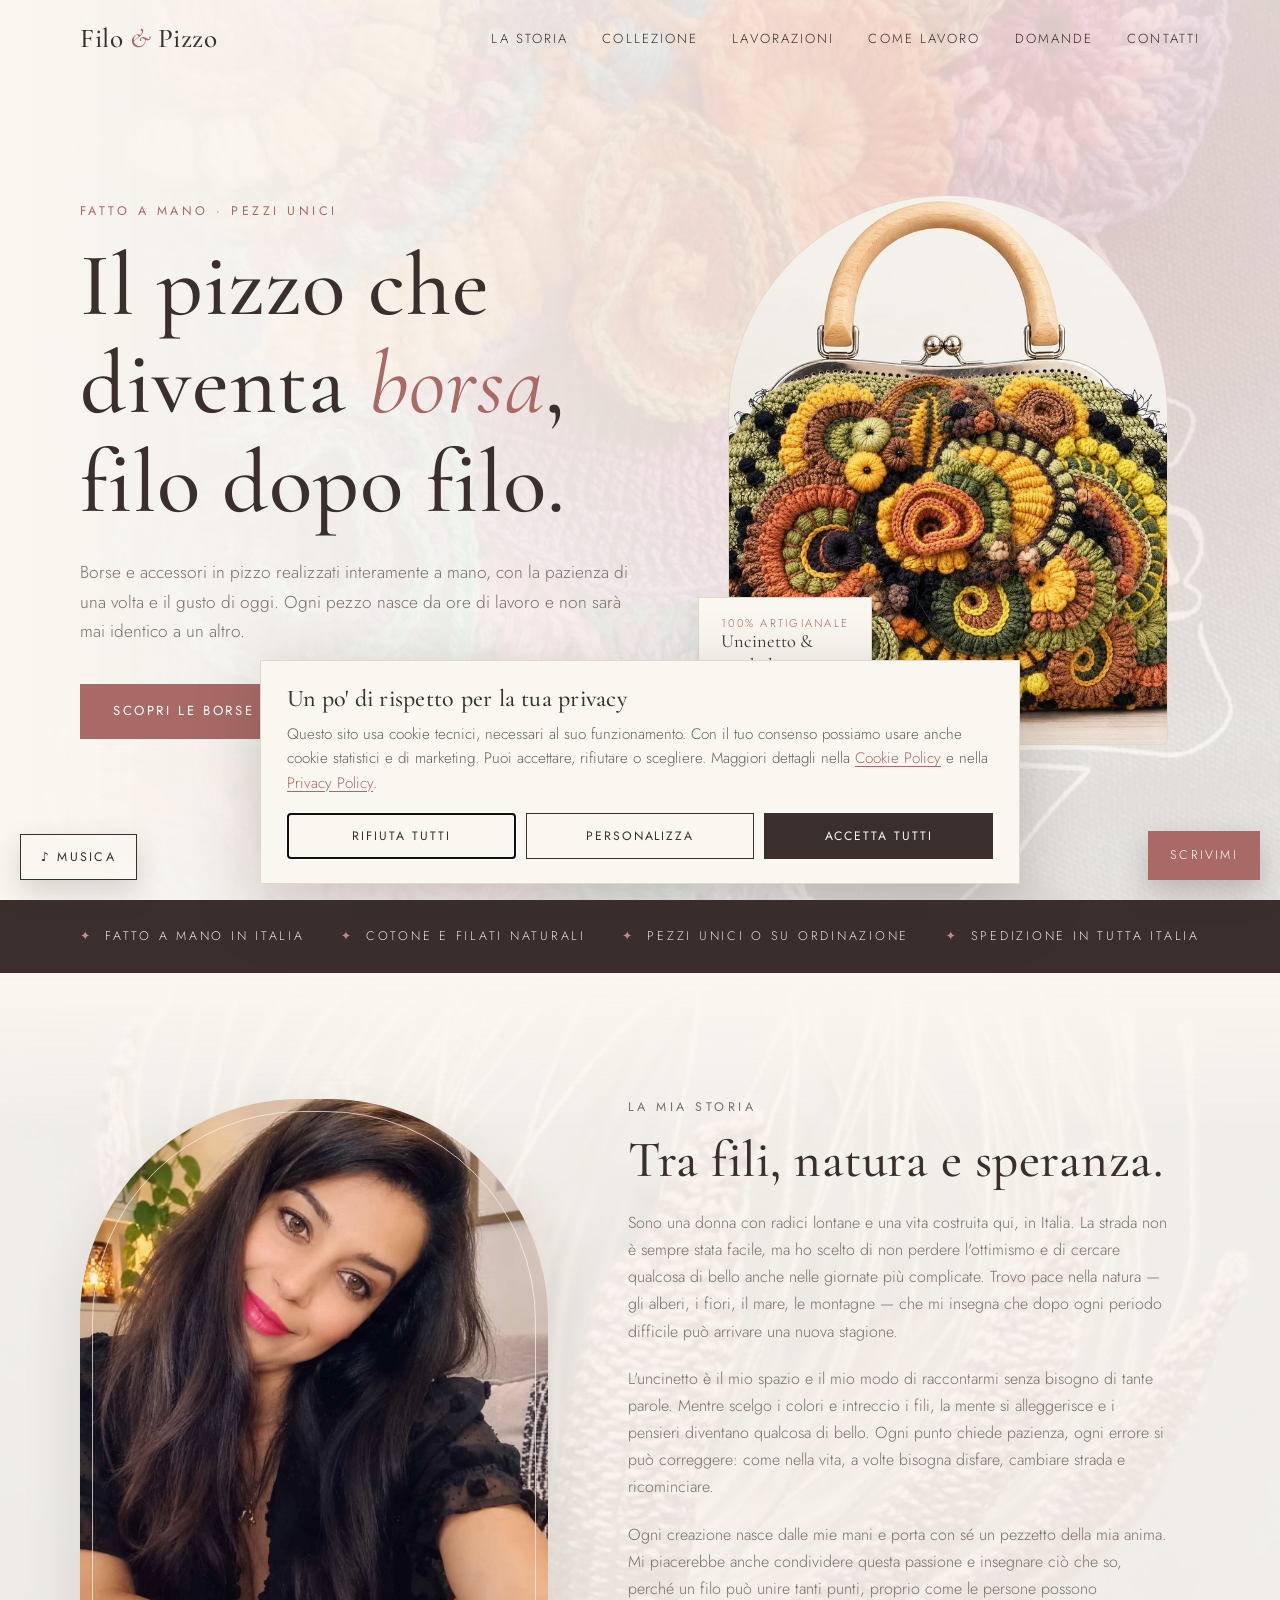
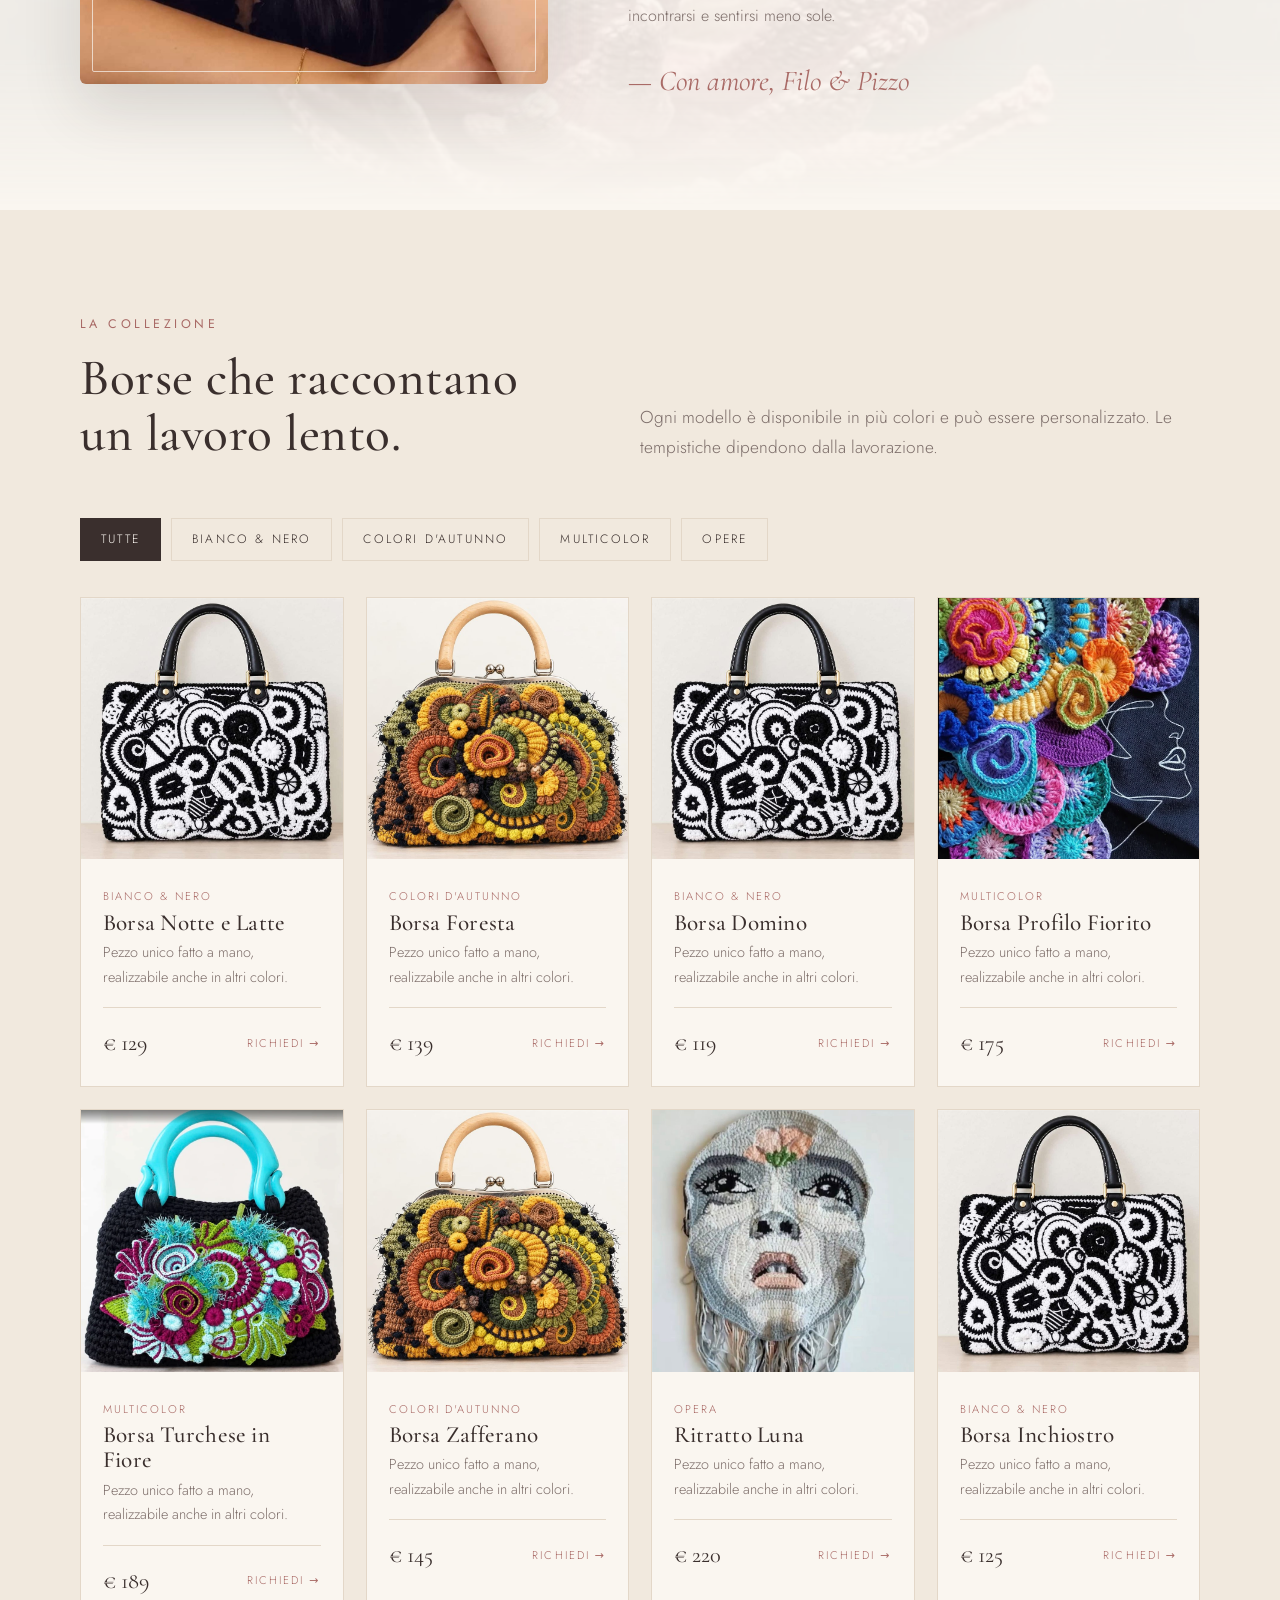
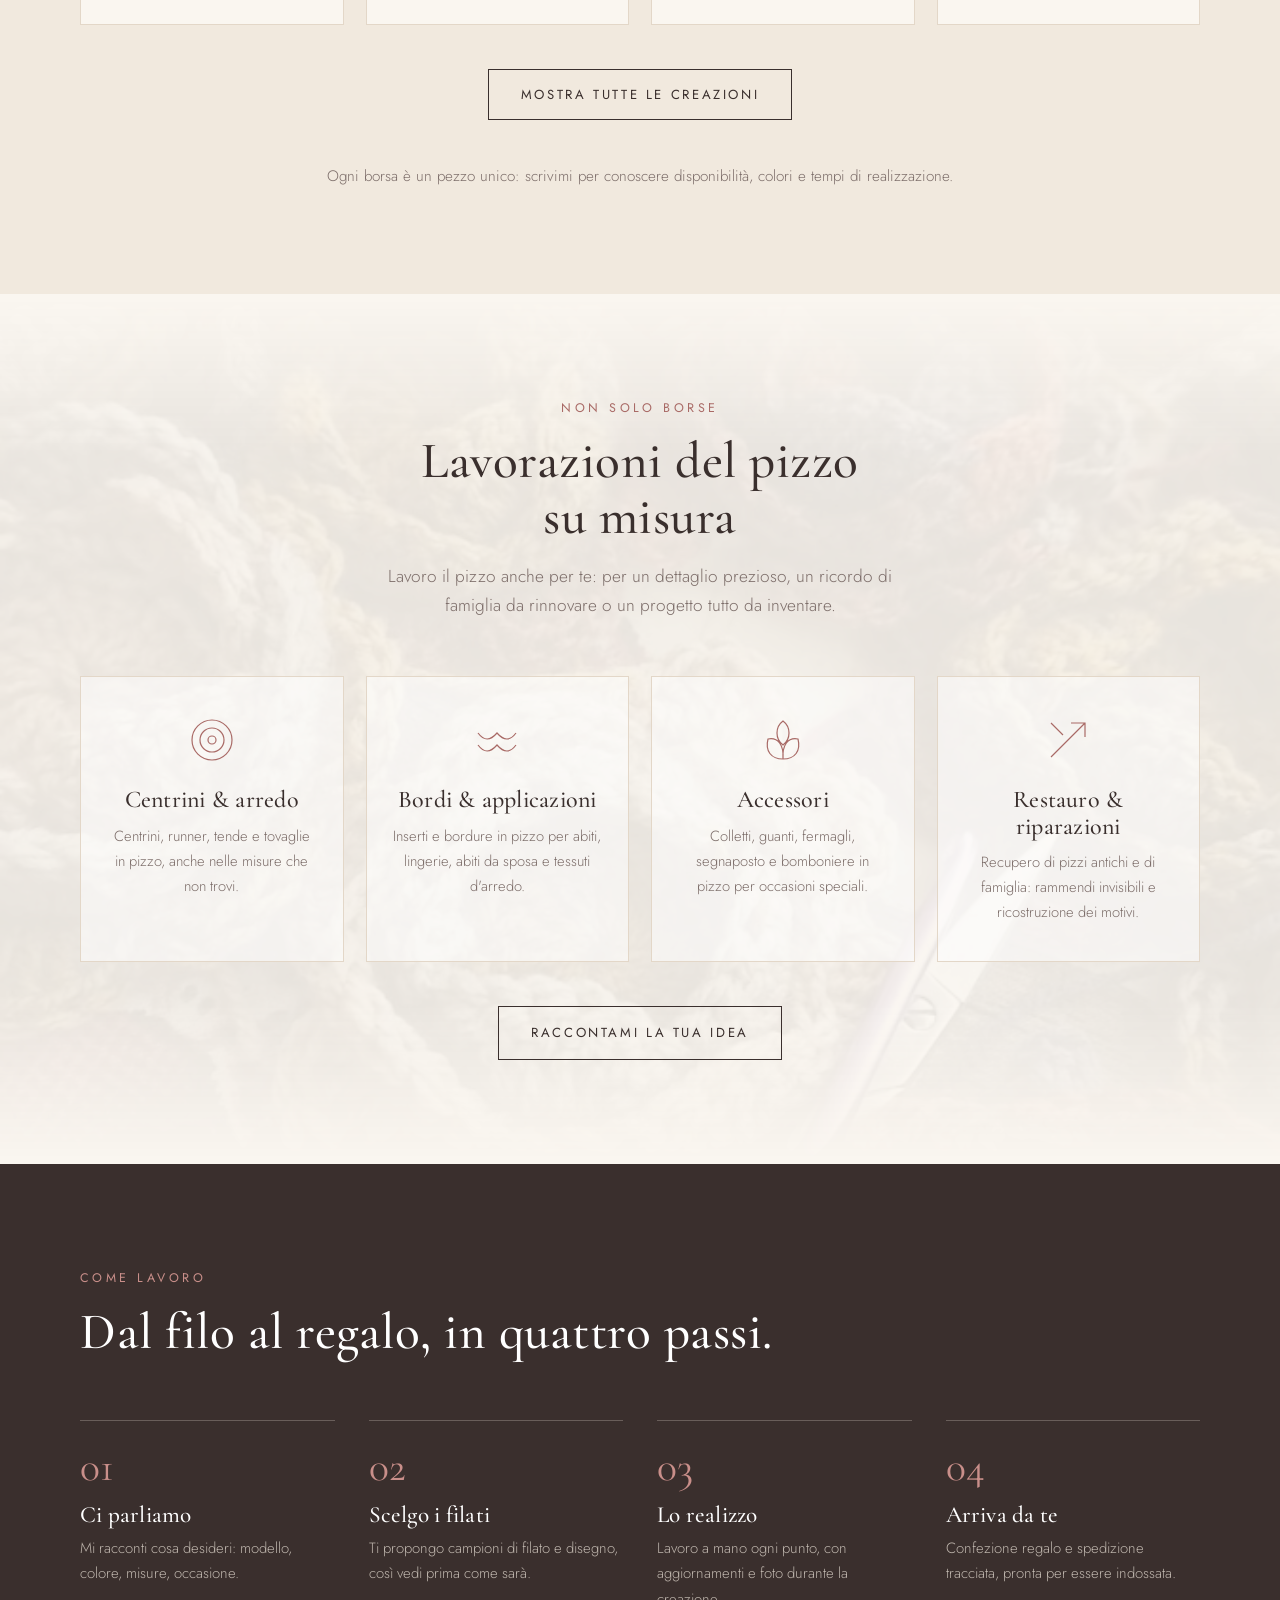
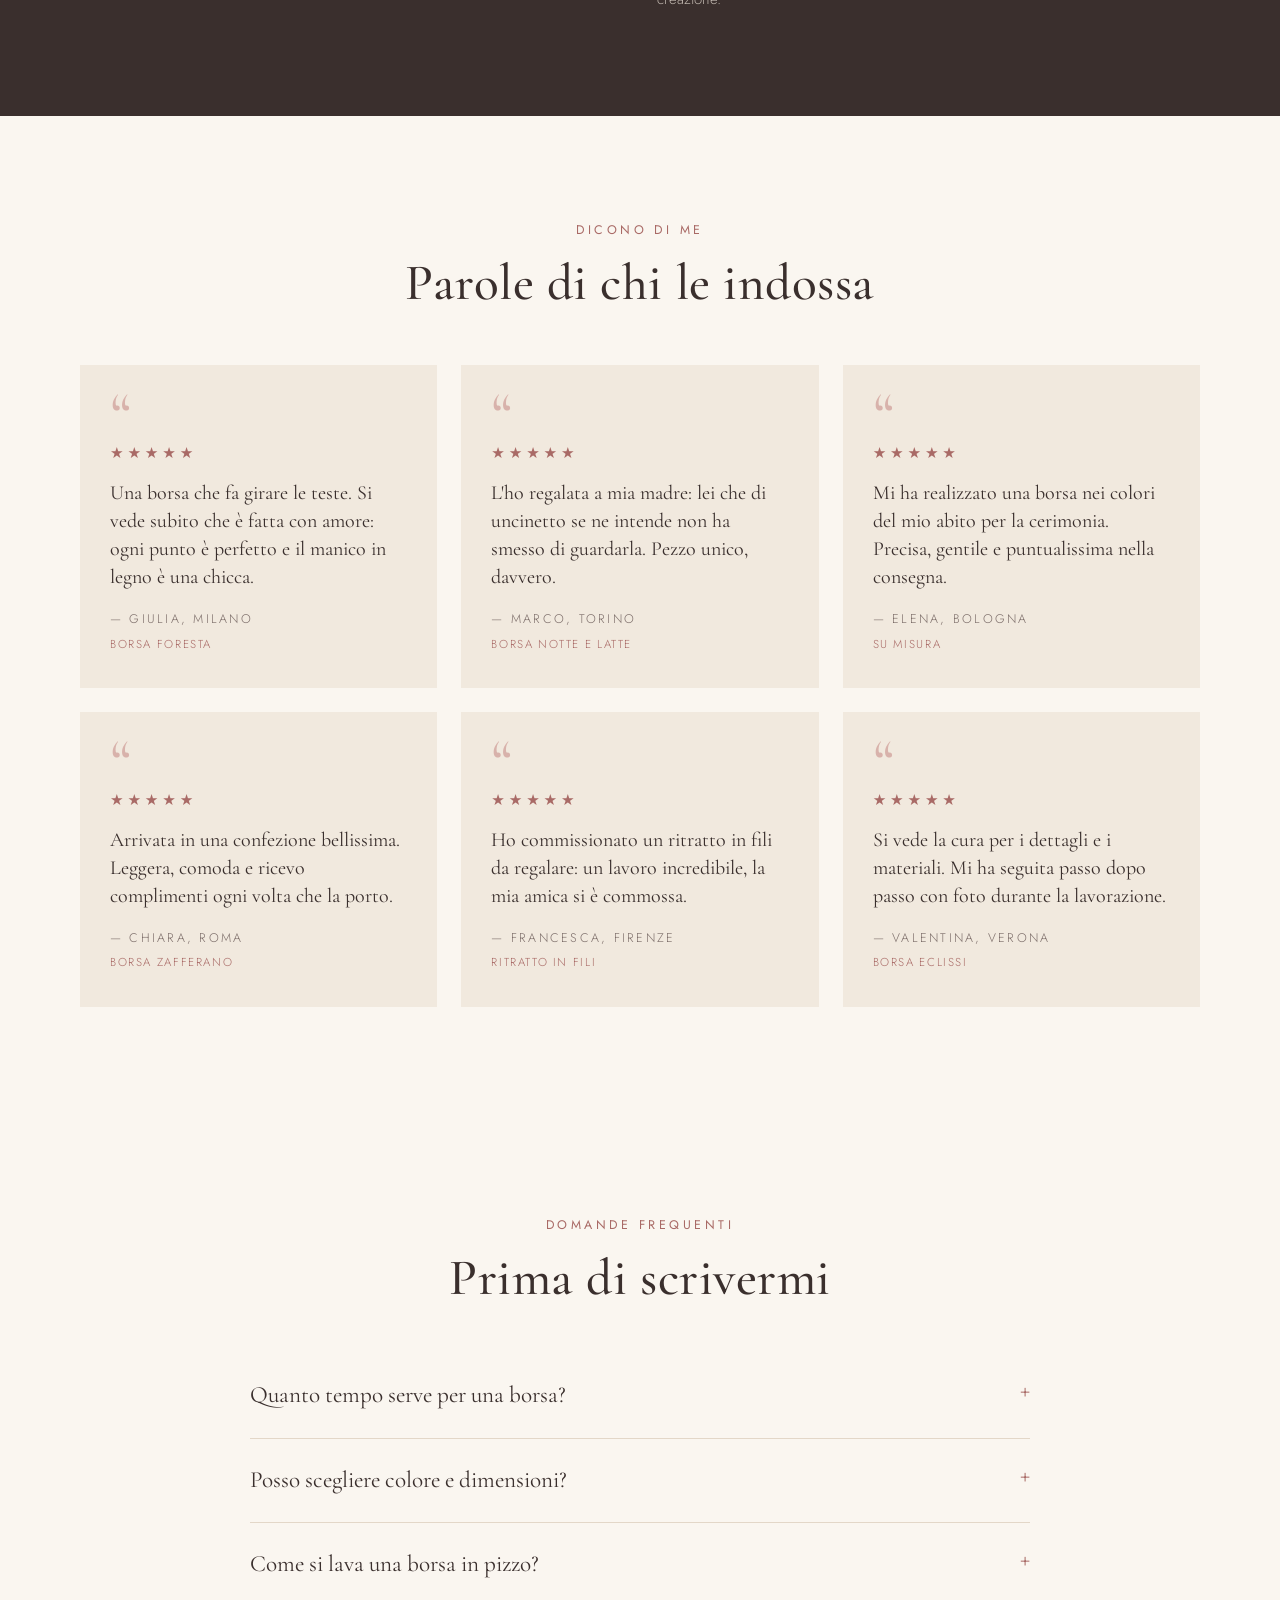
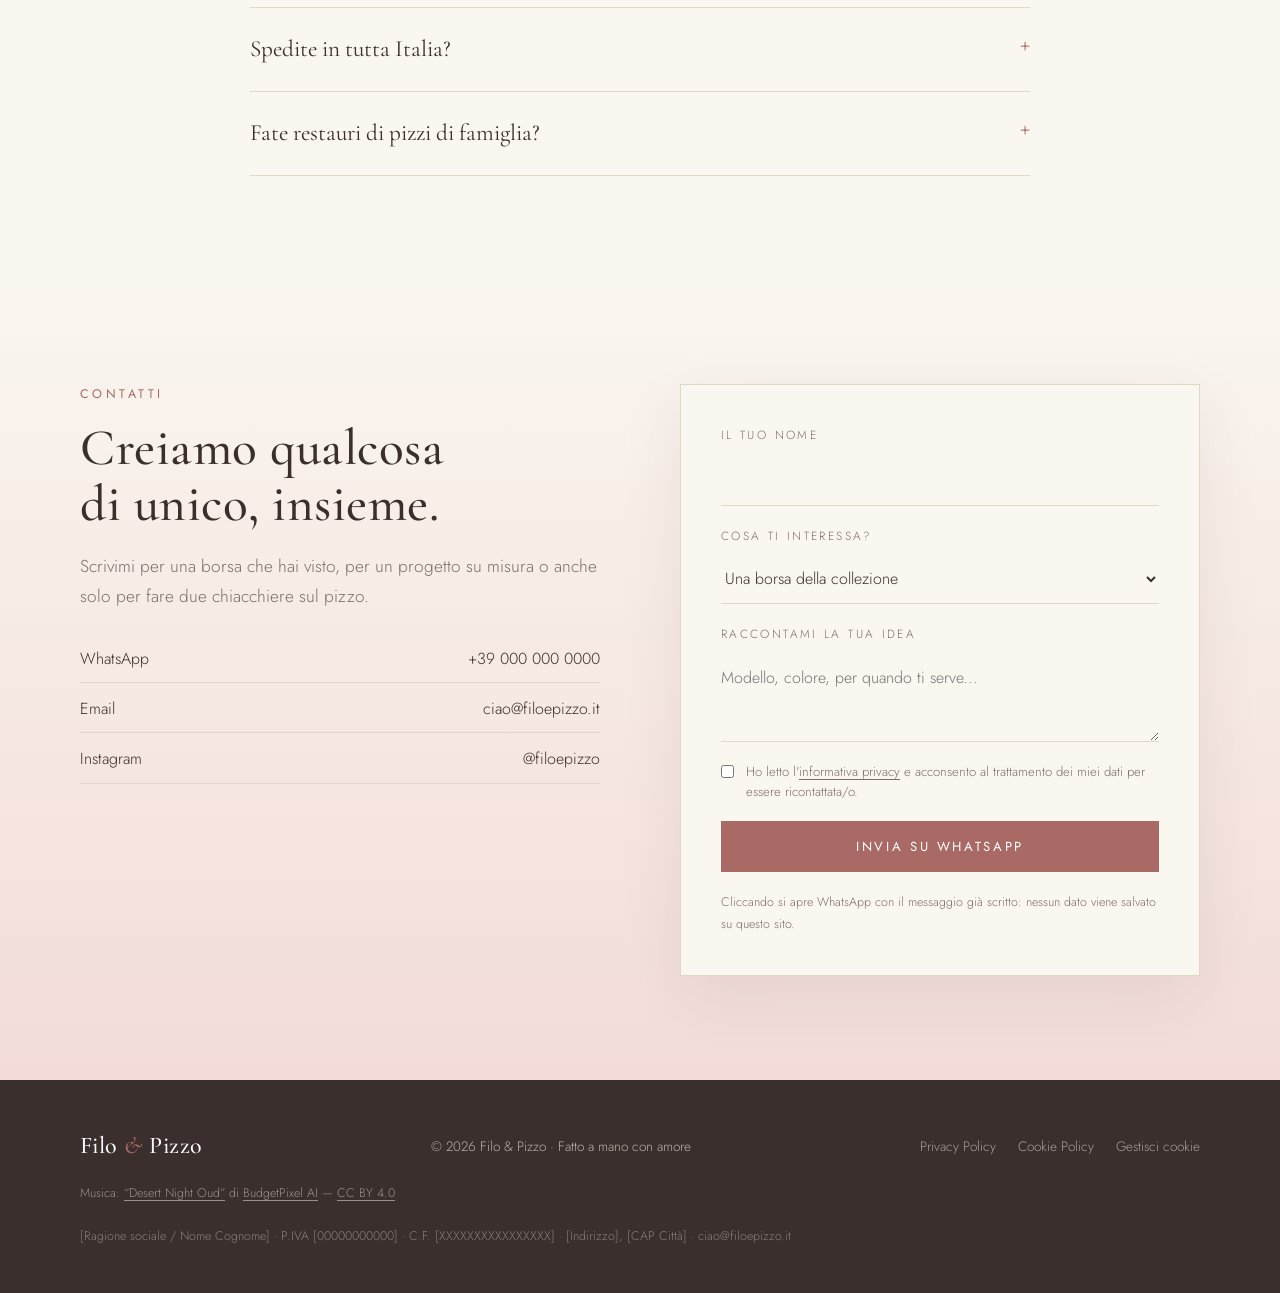
==== commit de93f785: "Musica di sottofondo con pulsante (Desert Night Oud, CC BY 4.0) Co-Authored-By: Claude Sonnet 5.5 <n" ====
--- a/index.html
+++ b/index.html
@@ -162,6 +162,11 @@
   details p{color:var(--muted);margin-top:12px;max-width:640px}
   .wa{position:fixed;right:20px;bottom:20px;z-index:60;background:var(--rose-deep);color:#fff;padding:14px 22px;font-size:.78rem;letter-spacing:.18em;text-transform:uppercase;box-shadow:0 12px 30px rgba(58,47,45,.25);transition:.3s}
   .wa:hover{background:var(--ink)}
+  .mus{position:fixed;left:20px;bottom:20px;z-index:60;background:rgba(250,246,240,.92);color:var(--ink);border:1px solid var(--ink);padding:13px 20px;font:400 .78rem Jost,system-ui,sans-serif;letter-spacing:.18em;text-transform:uppercase;cursor:pointer;box-shadow:0 12px 30px rgba(58,47,45,.18);transition:.3s}
+  .mus[hidden]{display:none}
+  .mus:hover,.mus[aria-pressed="true"]{background:var(--ink);color:var(--ivory)}
+  footer.site .credit{flex-basis:100%;font-size:.78rem;opacity:.75}
+  footer.site .credit a{text-decoration:underline;text-underline-offset:3px}
 
   .stars{color:var(--rose-deep);letter-spacing:.25em;font-size:.95rem;margin-bottom:12px}
   blockquote footer small{display:block;margin-top:4px;color:var(--rose-deep);letter-spacing:.14em;font-size:.72rem}
@@ -430,6 +435,9 @@
 
 <a class="wa" href="https://wa.me/390000000000" target="_blank" rel="noopener" aria-label="Scrivimi su WhatsApp">Scrivimi</a>
 
+<button class="mus" id="mus" type="button" aria-pressed="false" hidden>♪ Musica</button>
+<audio id="aud" src="audio/desert-night-oud.mp3" loop preload="metadata"></audio>
+
 <footer class="site">
   <div class="wrap">
     <a href="#" class="logo">Filo <em>&amp;</em> Pizzo</a>
@@ -439,6 +447,7 @@
       <a href="cookie.html">Cookie Policy</a>
       <button type="button" data-cookie-settings>Gestisci cookie</button>
     </div>
+    <p class="credit">Musica: <a href="https://budgetpixel.com/background-music/desert-night-oud-bdbdff92" target="_blank" rel="noopener">“Desert Night Oud”</a> di <a href="https://budgetpixel.com" target="_blank" rel="noopener">BudgetPixel AI</a> — <a href="https://creativecommons.org/licenses/by/4.0/" target="_blank" rel="noopener">CC BY 4.0</a></p>
     <p class="legal">[Ragione sociale / Nome Cognome] · P.IVA [00000000000] · C.F. [XXXXXXXXXXXXXXXX] · [Indirizzo], [CAP Città] · ciao@filoepizzo.it</p>
   </div>
 </footer>
@@ -522,6 +531,20 @@
   });
 
   document.getElementById('y').textContent = new Date().getFullYear();
+
+/* Musica di sottofondo: parte solo al clic (i browser bloccano l'autoplay), nessun dato salvato.
+   Il pulsante compare solo se il file audio è stato caricato correttamente. */
+(function(){
+  const a = document.getElementById('aud'), b = document.getElementById('mus');
+  if (!a || !b) return;
+  a.volume = .35;
+  a.addEventListener('loadedmetadata', () => { b.hidden = false; });
+  a.addEventListener('error', () => { b.hidden = true; });
+  b.addEventListener('click', () => {
+    if (a.paused) { a.play().then(() => { b.setAttribute('aria-pressed','true'); b.textContent = '♪ Musica attiva'; }).catch(() => {}); }
+    else { a.pause(); b.setAttribute('aria-pressed','false'); b.textContent = '♪ Musica'; }
+  });
+})();
 </script>
 <script src="cookie.js" defer></script>
 </body>
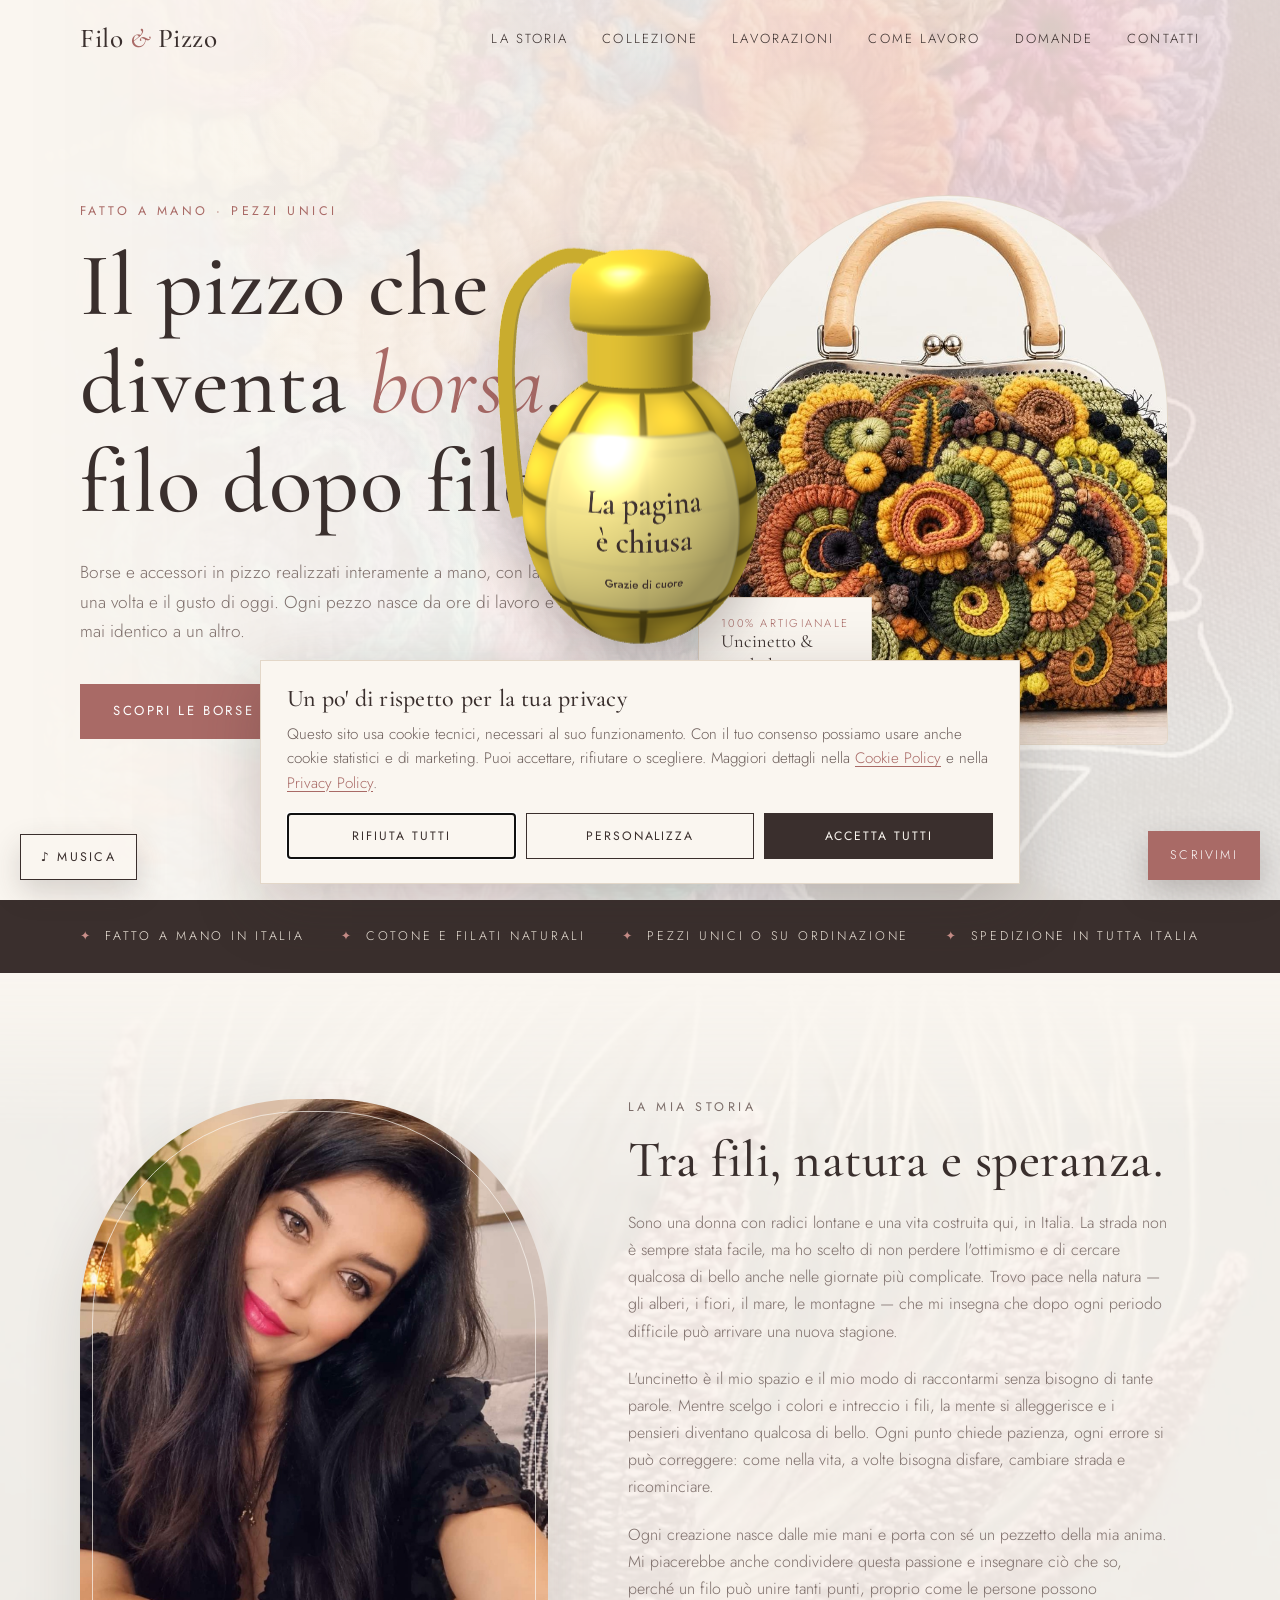
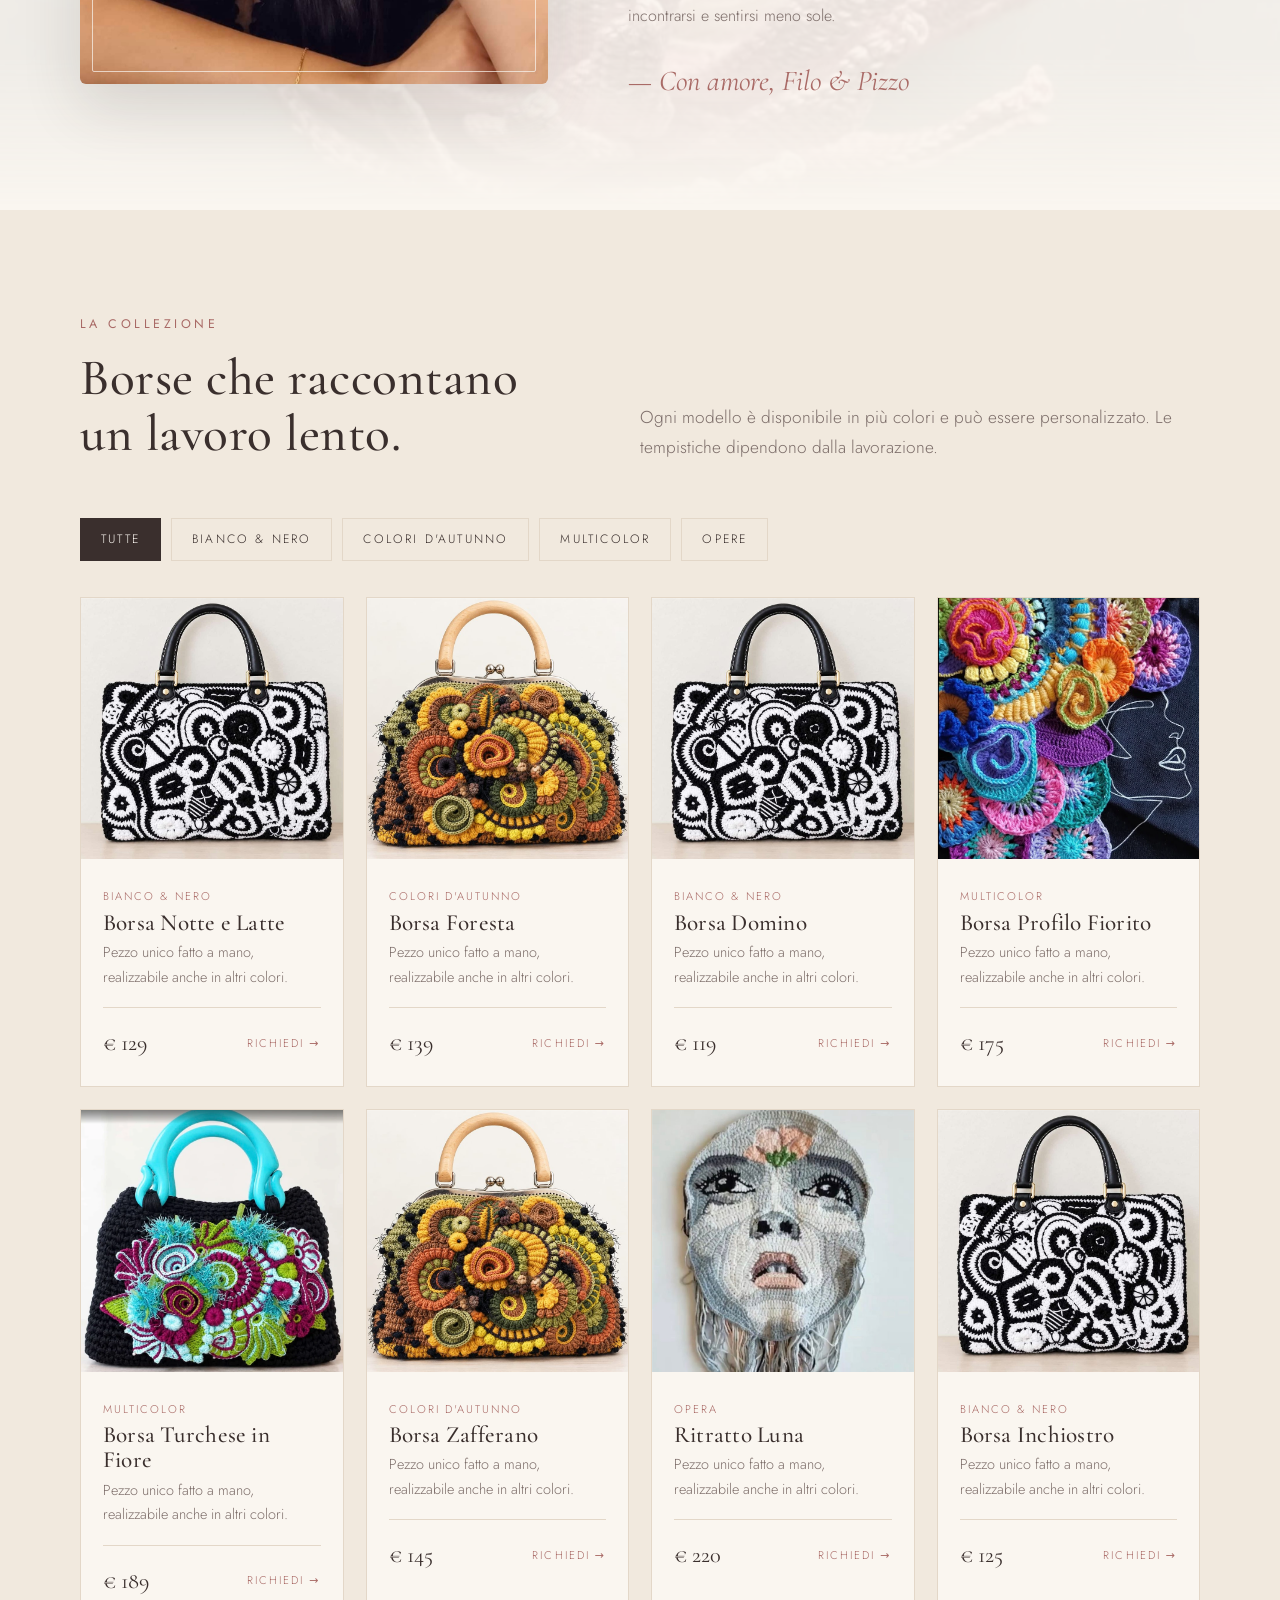
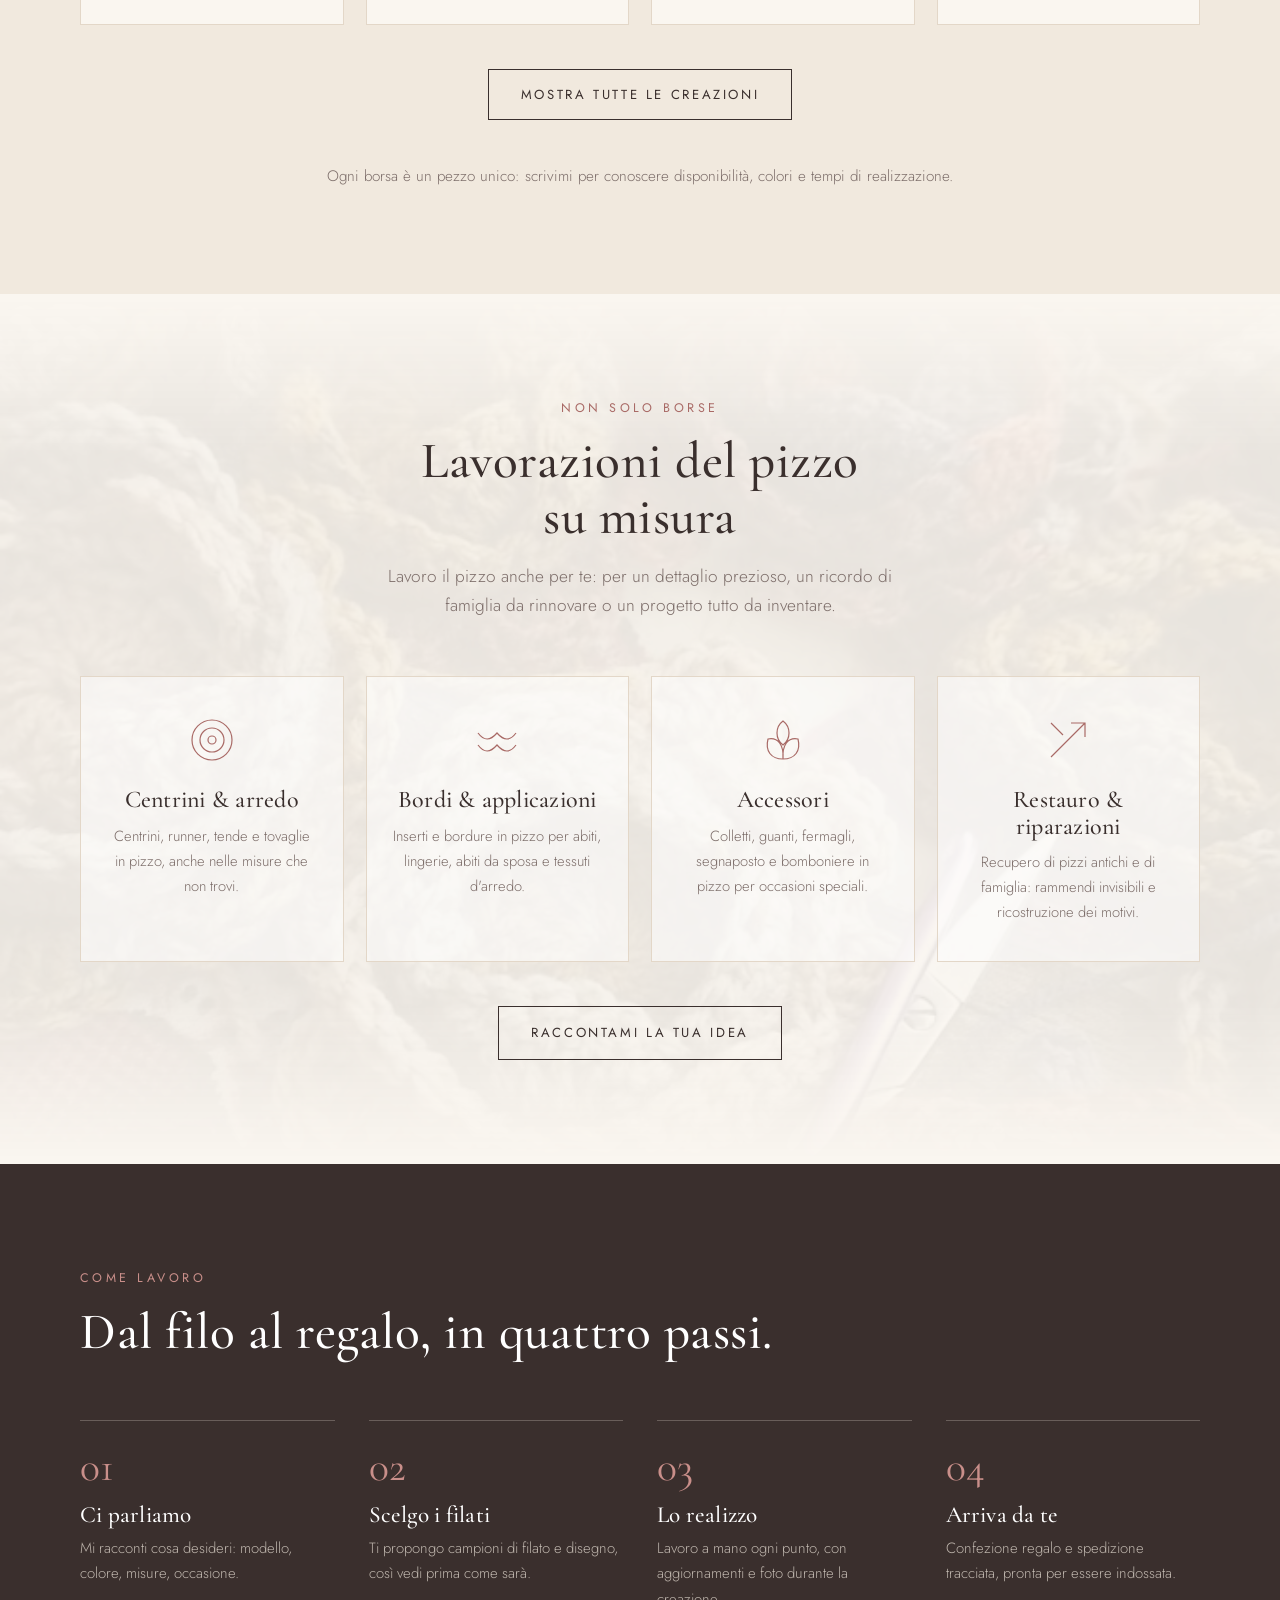
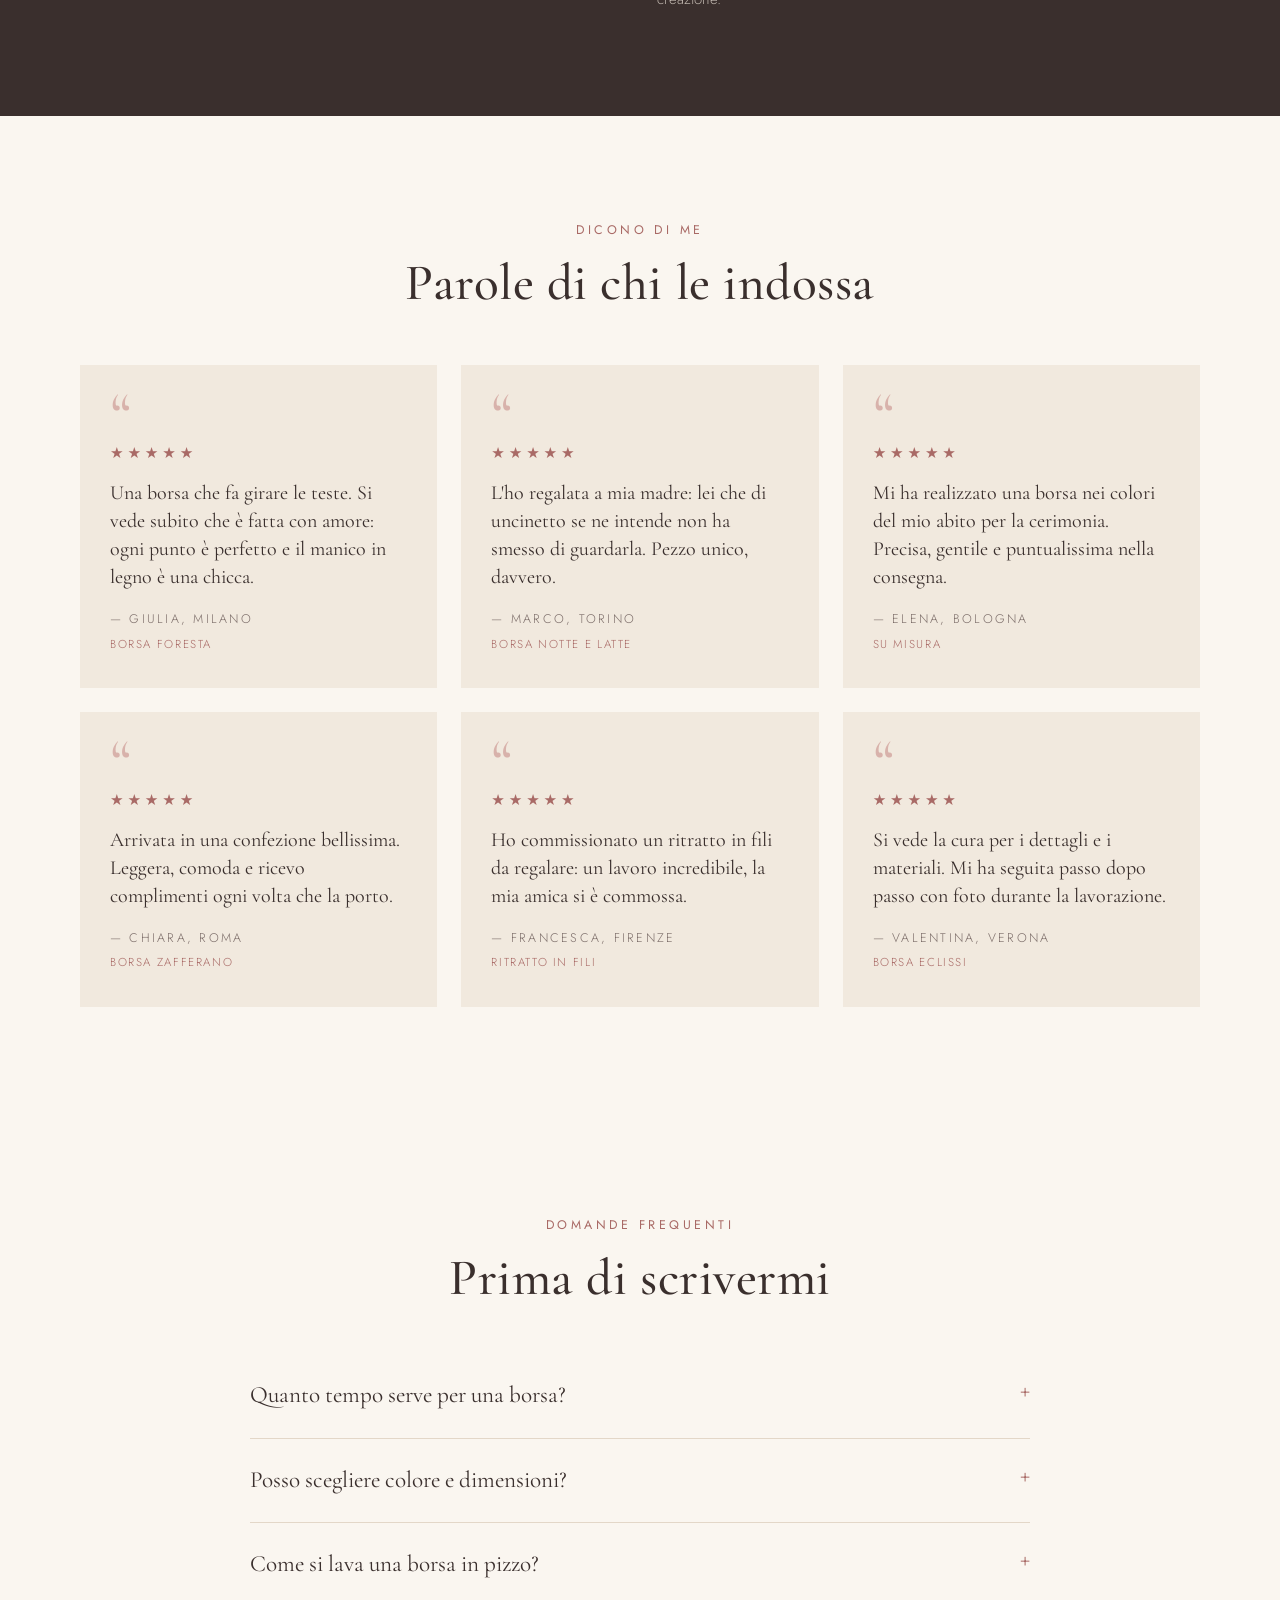
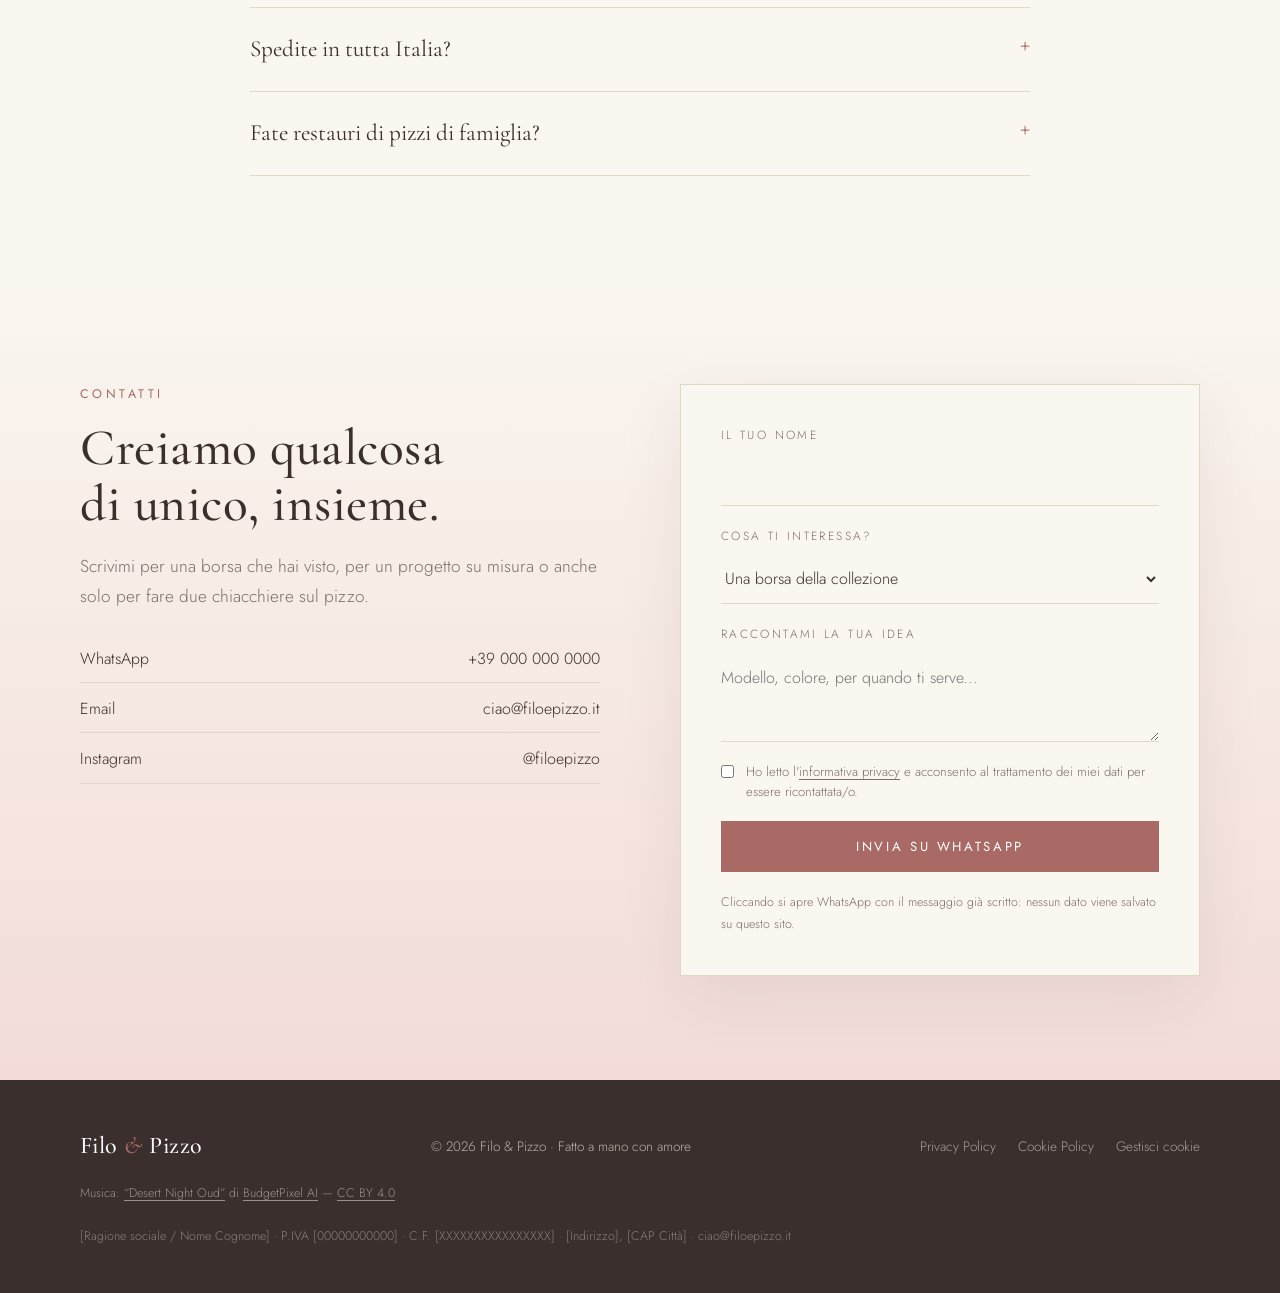
==== commit 0bdd5f67: "Avviso di chiusura: bomba gialla 3D rotante con countdown Co-Authored-By: Claude Sonnet 5.5 <noreply" ====
--- a/index.html
+++ b/index.html
@@ -162,6 +162,21 @@
   details p{color:var(--muted);margin-top:12px;max-width:640px}
   .wa{position:fixed;right:20px;bottom:20px;z-index:60;background:var(--rose-deep);color:#fff;padding:14px 22px;font-size:.78rem;letter-spacing:.18em;text-transform:uppercase;box-shadow:0 12px 30px rgba(58,47,45,.25);transition:.3s}
   .wa:hover{background:var(--ink)}
+  /* BOMBA CON COUNTDOWN: sempre al centro dello schermo, anche scorrendo; non blocca i clic */
+  .bomb{position:fixed;left:50%;top:50%;width:clamp(240px,28vw,340px);aspect-ratio:300/440;transform:translate(-50%,-50%);z-index:55;pointer-events:none;filter:drop-shadow(0 22px 28px rgba(58,47,45,.35));animation:bombfloat 3.4s ease-in-out infinite}
+  .bomb svg{position:absolute;inset:0;width:100%;height:100%}
+  .bomb .txt{position:absolute;left:24%;right:24%;top:47%;bottom:22%;display:flex;flex-direction:column;align-items:center;justify-content:center;text-align:center;color:var(--ink)}
+  .bomb .k{font:600 .66rem/1.2 Jost,system-ui,sans-serif;letter-spacing:.1em;text-transform:uppercase}
+  .bomb .t{display:grid;grid-template-columns:repeat(4,1fr);gap:2px;margin-top:6px;width:100%}
+  .bomb .t b{display:block;font:700 clamp(1.3rem,2.7vw,1.9rem)/1 "Cormorant Garamond",Georgia,serif;font-variant-numeric:tabular-nums}
+  .bomb .t small{display:block;margin-top:2px;font-size:.5rem;font-weight:500;letter-spacing:.08em;text-transform:uppercase;opacity:.8}
+  .bomb .s{margin-top:7px;font-size:.62rem;font-weight:500;opacity:.85}
+  .bomb.closed .t{display:none}
+  .bomb canvas{position:absolute;inset:0;width:100%;height:100%}
+  .bomb.gl{animation:none;filter:drop-shadow(0 22px 24px rgba(58,47,45,.3))}
+  .bomb.gl svg,.bomb.gl .txt{display:none}
+  @keyframes bombfloat{0%,100%{transform:translate(-50%,-50%) rotate(-2deg)}50%{transform:translate(-50%,-52%) rotate(2deg)}}
+  @media(prefers-reduced-motion:reduce){.bomb{animation:none}}
   .mus{position:fixed;left:20px;bottom:20px;z-index:60;background:rgba(250,246,240,.92);color:var(--ink);border:1px solid var(--ink);padding:13px 20px;font:400 .78rem Jost,system-ui,sans-serif;letter-spacing:.18em;text-transform:uppercase;cursor:pointer;box-shadow:0 12px 30px rgba(58,47,45,.18);transition:.3s}
   .mus[hidden]{display:none}
   .mus:hover,.mus[aria-pressed="true"]{background:var(--ink);color:var(--ivory)}
@@ -437,6 +452,38 @@
 
 <button class="mus" id="mus" type="button" aria-pressed="false" hidden>♪ Musica</button>
 <audio id="aud" src="audio/desert-night-oud.mp3" loop preload="metadata"></audio>
+
+<!-- Avviso di chiusura: la data è in END, nello script in fondo alla pagina -->
+<div class="bomb" id="bomb" role="note" aria-label="Questa pagina chiude il 19 novembre alle 00:01">
+  <svg viewBox="0 0 300 440" aria-hidden="true">
+    <defs>
+      <radialGradient id="bombG" cx="38%" cy="35%" r="75%"><stop offset="0" stop-color="#fbeb8a"/><stop offset=".55" stop-color="#f3d640"/><stop offset="1" stop-color="#d9b21c"/></radialGradient>
+      <linearGradient id="bombH" x1="0" y1="0" x2="1" y2="1"><stop offset="0" stop-color="#f8e56b"/><stop offset="1" stop-color="#d9b21c"/></linearGradient>
+      <clipPath id="bombC"><path d="M150 118C218 118 248 176 248 252C248 342 206 412 150 412C94 412 52 342 52 252C52 176 82 118 150 118Z"/></clipPath>
+    </defs>
+    <ellipse cx="150" cy="424" rx="78" ry="9" fill="rgba(58,47,45,.18)"/>
+    <path d="M184 52C262 52 288 150 272 258L254 252C266 160 244 96 184 84Z" fill="url(#bombH)" stroke="#c9a31a" stroke-width="2" stroke-linejoin="round"/>
+    <circle cx="214" cy="72" r="4" fill="#b99412"/>
+    <path d="M150 118C218 118 248 176 248 252C248 342 206 412 150 412C94 412 52 342 52 252C52 176 82 118 150 118Z" fill="url(#bombG)" stroke="#c9a31a" stroke-width="2"/>
+    <g clip-path="url(#bombC)" fill="none" stroke-linecap="round">
+      <g stroke="#b99412" stroke-width="3" opacity=".4">
+        <path d="M40 178Q150 196 260 178"/><path d="M40 232Q150 252 260 232"/><path d="M40 290Q150 312 260 290"/><path d="M40 350Q150 372 260 350"/>
+        <path d="M150 120V412"/><path d="M104 120C92 220 98 330 112 412"/><path d="M196 120C208 220 202 330 188 412"/>
+      </g>
+      <path d="M90 190C84 230 86 270 96 310" stroke="#fff" stroke-opacity=".5" stroke-width="8"/>
+    </g>
+    <rect x="68" y="206" width="164" height="146" rx="22" fill="#fbeb8a" opacity=".88"/>
+    <rect x="104" y="92" width="92" height="40" rx="10" fill="url(#bombH)" stroke="#c9a31a" stroke-width="2"/>
+    <path d="M84 56Q84 40 104 40H170Q196 40 196 62V96H84Z" fill="url(#bombH)" stroke="#c9a31a" stroke-width="2" stroke-linejoin="round"/>
+  </svg>
+  <div class="txt">
+    <span class="k" id="bk">La pagina chiude tra</span>
+    <div class="t" id="bt">
+      <div><b id="bd">00</b><small>gg</small></div><div><b id="bh">00</b><small>ore</small></div><div><b id="bm">00</b><small>min</small></div><div><b id="bs">00</b><small>sec</small></div>
+    </div>
+    <span class="s" id="bn">Grazie per la visita</span>
+  </div>
+</div>
 
 <footer class="site">
   <div class="wrap">
@@ -532,12 +579,32 @@
 
   document.getElementById('y').textContent = new Date().getFullYear();
 
+/* Countdown di chiusura (ora italiana). Per cambiare la data basta modificare END. */
+(function(){
+  const END = new Date('2026-11-19T00:01:00+01:00').getTime();
+  const box = document.getElementById('bomb'); if (!box) return;
+  const el = id => document.getElementById(id), p2 = n => String(n).padStart(2, '0');
+  function tick(){
+    const d = END - Date.now();
+    if (d <= 0) {
+      box.classList.add('closed'); el('bk').textContent = 'La pagina è chiusa'; el('bn').textContent = 'Grazie di cuore';
+      window.__bombState = {closed: true}; if (window.bombUpdate) window.bombUpdate();
+      clearInterval(timer); return;
+    }
+    const s = Math.floor(d / 1000), v = [Math.floor(s / 86400), Math.floor(s % 86400 / 3600), Math.floor(s % 3600 / 60), s % 60];
+    ['bd','bh','bm','bs'].forEach((id, i) => { el(id).textContent = p2(v[i]); });
+    window.__bombState = {d: v[0], h: v[1], m: v[2], s: v[3], closed: false};
+    if (window.bombUpdate) window.bombUpdate();   // aggiorna la scritta sulla bomba 3D (bomba.js)
+  }
+  const timer = setInterval(tick, 1000); tick();
+})();
+
 /* Musica di sottofondo: parte solo al clic (i browser bloccano l'autoplay), nessun dato salvato.
    Il pulsante compare solo se il file audio è stato caricato correttamente. */
 (function(){
   const a = document.getElementById('aud'), b = document.getElementById('mus');
   if (!a || !b) return;
-  a.volume = .35;
+  a.volume = .25;
   a.addEventListener('loadedmetadata', () => { b.hidden = false; });
   a.addEventListener('error', () => { b.hidden = true; });
   b.addEventListener('click', () => {
@@ -546,6 +613,7 @@
   });
 })();
 </script>
+<script src="bomba.js" defer></script>
 <script src="cookie.js" defer></script>
 </body>
 </html>
